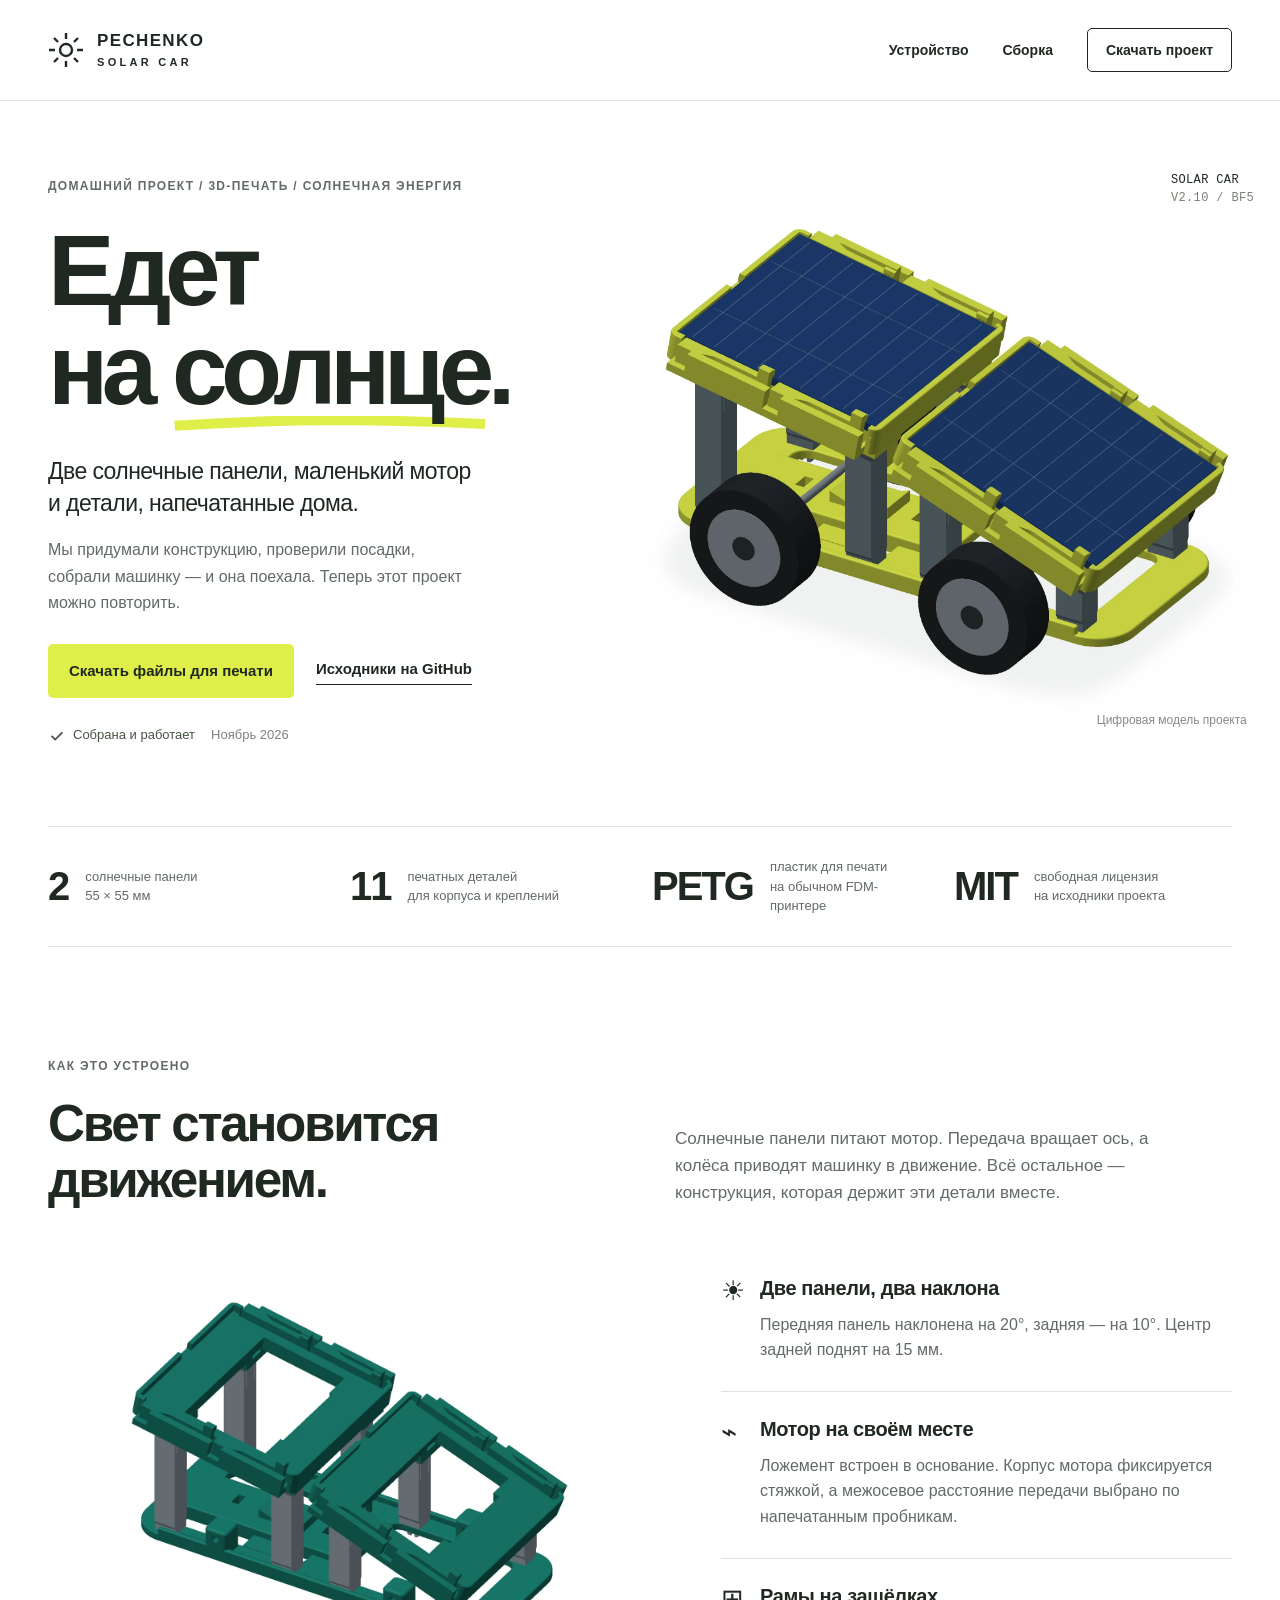
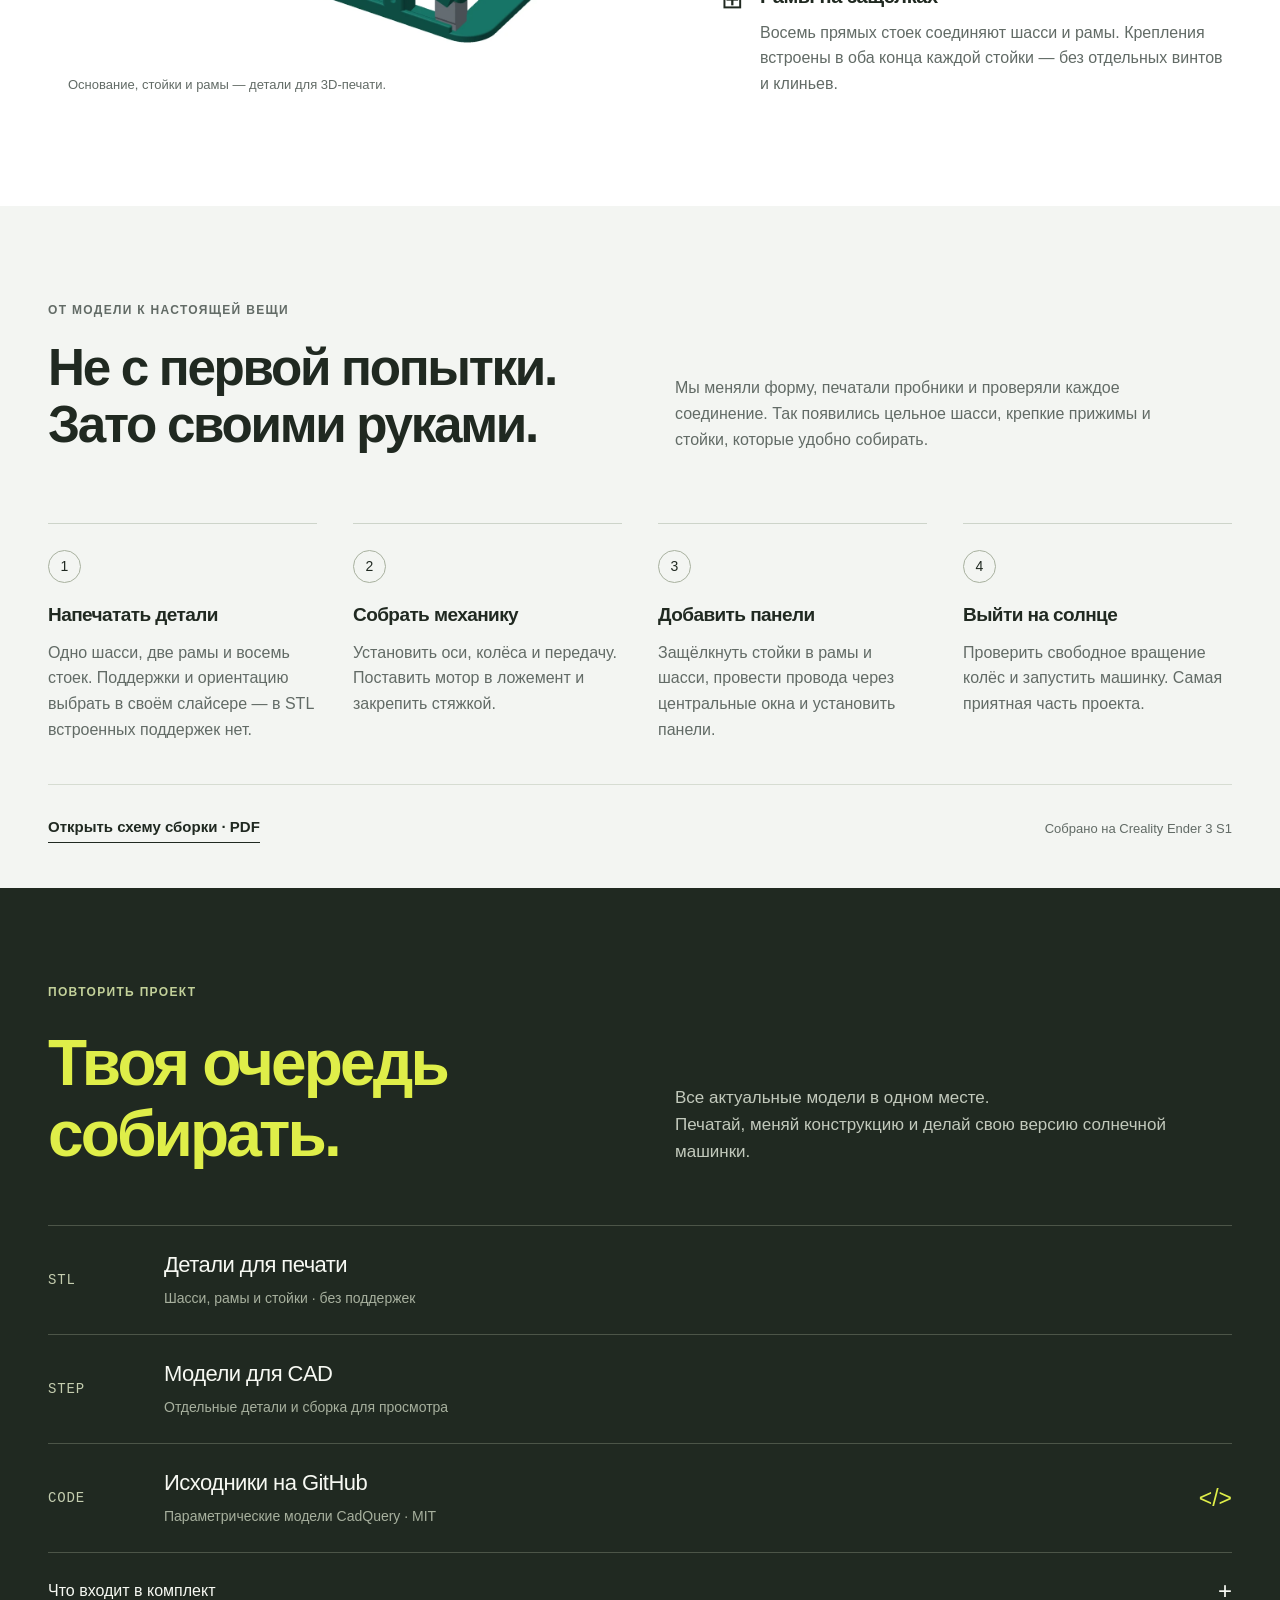
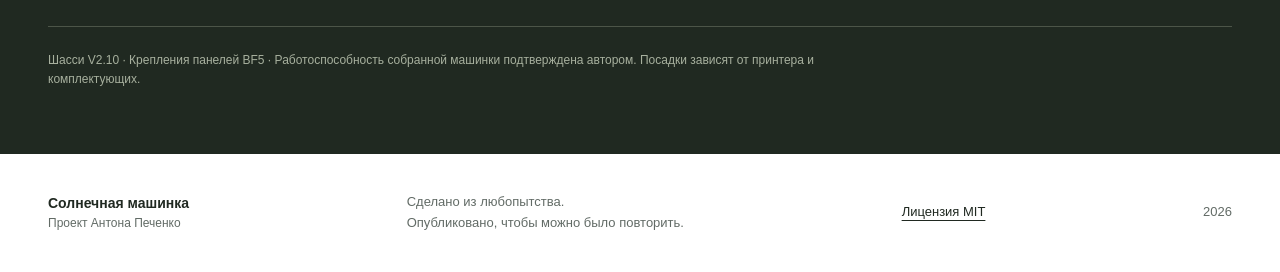
==== site/index.html @ 56a051be "Use solar-car.pechenko.org as the project website" ====
<!doctype html>
<html lang="ru">
<head>
<meta charset="utf-8"><meta name="viewport" content="width=device-width,initial-scale=1">
<meta name="theme-color" content="#dfee49">
<title>Солнечная машинка — напечатать, собрать, запустить</title>
<meta name="description" content="Маленькая машинка на солнечных панелях. Собранный и работающий проект Антона Печенко: 3D-модели, STL для печати, исходники CadQuery и инструкция под лицензией MIT.">
<link rel="canonical" href="https://solar-car.pechenko.org/">
<meta property="og:type" content="website"><meta property="og:locale" content="ru_RU">
<meta property="og:title" content="Солнечная машинка. Едет на солнце.">
<meta property="og:description" content="От идеи до работающей машинки. Напечатай детали, собери конструкцию и повтори проект.">
<meta property="og:url" content="https://solar-car.pechenko.org/"><meta property="og:image" content="https://solar-car.pechenko.org/solar-car-assets/car-share.jpg">
<link rel="icon" type="image/svg+xml" href="solar-car-assets/favicon.svg">
<link rel="stylesheet" href="solar-car-assets/style.css">
<script src="solar-car-assets/config.js" defer></script><script src="solar-car-assets/app.js" defer></script>
</head>
<body>
<a class="skip" href="#main">К содержимому</a>
<header class="header"><div class="wrap nav"><a class="brand" href="#" aria-label="Солнечная машинка — начало"><svg aria-hidden="true" viewBox="0 0 36 36"><circle cx="18" cy="18" r="6"/><path d="M18 1v6m0 22v6M1 18h6m22 0h6M6 6l4 4m16 16 4 4M6 30l4-4M26 10l4-4"/></svg><span>PECHENKO<span class="brand-sub">SOLAR CAR</span></span></a><nav aria-label="Основная навигация"><a href="#design">Устройство</a><a href="#build">Сборка</a><a href="#downloads" class="nav-download">Скачать проект</a></nav></div></header>
<main id="main">
<section class="hero wrap" aria-labelledby="hero-title">
<div class="hero-copy"><p class="eyebrow">Домашний проект / 3D-печать / Солнечная энергия</p><h1 id="hero-title">Едет<br>на <span class="sun-word">солнце<svg viewBox="0 0 350 16" aria-hidden="true"><path d="M3 10Q160-1 347 8"/></svg></span>.</h1><p class="lead">Две солнечные панели, маленький мотор<br class="desktop-break"> и детали, напечатанные дома.</p><p class="hero-note">Мы придумали конструкцию, проверили посадки, собрали машинку — и она поехала. Теперь этот проект можно повторить.</p><div class="hero-actions"><a class="button primary" href="#downloads">Скачать файлы для печати</a><a class="text-link" data-source-link href="https://github.com/parilo/solar_car" target="_blank" rel="noopener">Исходники на GitHub</a></div><p class="built"><svg aria-hidden="true" viewBox="0 0 20 20"><path d="m4 10 4 4 8-8"/></svg>Собрана и работает <span>Ноябрь 2026</span></p></div>
<figure class="hero-visual"><div class="model-tag">SOLAR CAR <span>V2.10 / BF5</span></div><img src="solar-car-assets/car-hero.webp" alt="Цифровая модель солнечной машинки: две наклонные панели над шасси на четырёх колёсах" width="2400" height="1700" fetchpriority="high"><figcaption>Цифровая модель проекта</figcaption></figure>
</section>
<div class="stats wrap" aria-label="Проект в цифрах"><div><strong>2</strong><span>солнечные панели<br>55 × 55 мм</span></div><div><strong>11</strong><span>печатных деталей<br>для корпуса и креплений</span></div><div><strong>PETG</strong><span>пластик для печати<br>на обычном FDM-принтере</span></div><div><strong>MIT</strong><span>свободная лицензия<br>на исходники проекта</span></div></div>
<section class="section wrap design" id="design" aria-labelledby="design-title"><div class="section-head"><p class="eyebrow">Как это устроено</p><h2 id="design-title">Свет становится<br>движением.</h2><p>Солнечные панели питают мотор. Передача вращает ось, а колёса приводят машинку в движение. Всё остальное — конструкция, которая держит эти детали вместе.</p></div><div class="design-grid"><figure class="construction"><img src="solar-car-assets/mounts.webp" width="1500" height="1000" loading="lazy" alt="Шасси и две рамы без солнечных панелей: видны восемь прямых стоек"><figcaption>Основание, стойки и рамы — детали для 3D-печати.</figcaption></figure><div class="design-notes"><article><span class="note-mark" aria-hidden="true">☀</span><h3>Две панели, два наклона</h3><p>Передняя панель наклонена на 20°, задняя — на 10°. Центр задней поднят на 15 мм.</p></article><article><span class="note-mark" aria-hidden="true">⌁</span><h3>Мотор на своём месте</h3><p>Ложемент встроен в основание. Корпус мотора фиксируется стяжкой, а межосевое расстояние передачи выбрано по напечатанным пробникам.</p></article><article><span class="note-mark" aria-hidden="true">⊞</span><h3>Рамы на защёлках</h3><p>Восемь прямых стоек соединяют шасси и рамы. Крепления встроены в оба конца каждой стойки — без отдельных винтов и клиньев.</p></article></div></div></section>
<section class="journey" id="build" aria-labelledby="build-title"><div class="wrap"><div class="journey-head"><div><p class="eyebrow">От модели к настоящей вещи</p><h2 id="build-title">Не с первой попытки.<br>Зато своими руками.</h2></div><p>Мы меняли форму, печатали пробники и проверяли каждое соединение. Так появились цельное шасси, крепкие прижимы и стойки, которые удобно собирать.</p></div><ol class="steps"><li><h3>Напечатать детали</h3><p>Одно шасси, две рамы и восемь стоек. Поддержки и ориентацию выбрать в своём слайсере — в STL встроенных поддержек нет.</p></li><li><h3>Собрать механику</h3><p>Установить оси, колёса и передачу. Поставить мотор в ложемент и закрепить стяжкой.</p></li><li><h3>Добавить панели</h3><p>Защёлкнуть стойки в рамы и шасси, провести провода через центральные окна и установить панели.</p></li><li><h3>Выйти на солнце</h3><p>Проверить свободное вращение колёс и запустить машинку. Самая приятная часть проекта.</p></li></ol><div class="build-bottom"><a class="text-link" href="downloads/solar-car-assembly.pdf" target="_blank" rel="noopener">Открыть схему сборки · PDF</a><span>Собрано на Creality Ender 3 S1</span></div></div></section>
<section class="section wrap video-section" id="video" hidden aria-labelledby="video-title"><div class="section-head"><p class="eyebrow">Проверка в деле</p><h2 id="video-title">А вот как она едет.</h2><p>Видео настоящей собранной машинки.</p></div><div id="video-container" class="video-container"></div><p class="video-note">Плеер YouTube загружается после нажатия. <a id="youtube-link" href="https://www.youtube.com/" target="_blank" rel="noopener">Открыть видео на YouTube</a></p></section>
<section class="download-section" id="downloads" aria-labelledby="download-title"><div class="wrap"><div class="download-top"><div><p class="eyebrow">Повторить проект</p><h2 id="download-title">Твоя очередь<br>собирать.</h2></div><p>Все актуальные модели в одном месте.<br>Печатай, меняй конструкцию и делай свою версию солнечной машинки.</p></div><div class="download-links"><a class="download-item" href="downloads/solar-car-stl.zip" download><span class="file-type">STL</span><span><strong>Детали для печати</strong><small>Шасси, рамы и стойки · без поддержек</small></span></a><a class="download-item" href="downloads/solar-car-step.zip" download><span class="file-type">STEP</span><span><strong>Модели для CAD</strong><small>Отдельные детали и сборка для просмотра</small></span></a><a class="download-item" data-source-link href="https://github.com/parilo/solar_car" target="_blank" rel="noopener"><span class="file-type">CODE</span><span><strong data-source-title>Исходники на GitHub</strong><small>Параметрические модели CadQuery · MIT</small></span><span class="code-icon" aria-hidden="true">&lt;/&gt;</span></a></div><details class="parts"><summary>Что входит в комплект</summary><div class="parts-content"><div class="table-scroll"><table><caption>Печатные детали: 11 штук</caption><thead><tr><th scope="col">Деталь</th><th scope="col">Файл</th><th scope="col">Количество</th></tr></thead><tbody><tr><td>Шасси с ложементом мотора</td><td>solar-car-chassis-v2_10.stl</td><td>1</td></tr><tr><td>Передняя рама</td><td>solar-car-bf5-F-frame.stl</td><td>1</td></tr><tr><td>Задняя рама</td><td>solar-car-bf5-R-frame.stl</td><td>1</td></tr><tr><td>Передние стойки F1 / F2</td><td>solar-car-bf5-F1-post.stl / F2-post.stl</td><td>2 каждого типа</td></tr><tr><td>Задние стойки R1 / R2</td><td>solar-car-bf5-R1-post.stl / R2-post.stl</td><td>2 каждого типа</td></tr></tbody></table></div><p>Отдельно нужны две солнечные панели 55 × 55 × 2 мм, мотор диаметром 24 мм, колёса диаметром 30 мм, оси диаметром 2 мм, шестерёнки, провода и стяжка. Эти детали не печатаются. Использованы комплектующие исходной машинки.</p><p>В архиве также есть общие раскладки рам и стоек. Выбирай либо раскладки, либо отдельные детали, чтобы не напечатать дубликаты. Все размеры в миллиметрах; масштаб 100%.</p></div></details><p class="release-note">Шасси V2.10 · Крепления панелей BF5 · Работоспособность собранной машинки подтверждена автором. Посадки зависят от принтера и комплектующих.</p></div></section>
</main>
<footer class="wrap footer"><span>Солнечная машинка<span class="footer-sub">Проект Антона Печенко</span></span><p>Сделано из любопытства.<br>Опубликовано, чтобы можно было повторить.</p><a href="downloads/LICENSE.txt">Лицензия MIT</a><span class="year">2026</span></footer>
</body></html>
---- site/solar-car-assets/style.css ----
:root{--ink:#202921;--muted:#626b66;--lime:#dfee49;--line:#dfe3df;--pale:#f3f5f2;--max:1240px}*{box-sizing:border-box}html{scroll-behavior:smooth;scroll-padding-top:100px}body{margin:0;color:var(--ink);background:#fff;font:17px/1.6 Arial,Helvetica,sans-serif}a{color:inherit;text-decoration:none}button{font:inherit}img{display:block;max-width:100%;height:auto}svg{display:block}button,a,summary{-webkit-tap-highlight-color:transparent}a:focus-visible,button:focus-visible,summary:focus-visible{outline:3px solid #708b06;outline-offset:6px}.wrap{width:min(var(--max),calc(100% - 96px));margin-inline:auto}.skip{position:fixed;top:-100px;left:20px;background:var(--lime);padding:10px 20px;z-index:20}.skip:focus{top:15px}.header{background:#ffffffed;border-bottom:1px solid var(--line);position:relative;z-index:5}.nav{min-height:100px;display:flex;align-items:center;justify-content:space-between;gap:28px}.brand{display:flex;align-items:center;gap:13px;font-size:17px;font-weight:800;line-height:1.2;letter-spacing:.08em}.brand svg{height:36px;width:36px;stroke:currentColor;stroke-width:2.4;fill:none}.brand-sub{display:block;font-size:11px;letter-spacing:.3em;margin-top:5px}.nav nav{display:flex;gap:34px;align-items:center;font-size:15px;font-weight:600}.nav nav a:hover{text-decoration:underline;text-underline-offset:5px}.nav-download{border:1px solid var(--ink);border-radius:5px;padding:10px 18px}.hero{position:relative;display:grid;grid-template-columns:1fr 1.1fr;align-items:center;gap:0;padding-block:76px 80px;min-height:700px}.hero-copy{position:relative;z-index:1}.eyebrow{font-size:12px;font-weight:700;letter-spacing:.11em;text-transform:uppercase;margin:0 0 26px;color:var(--muted)}h1,h2,h3,p,figure{margin-top:0}h1{font-size:clamp(66px,7.8vw,112px);line-height:.99;letter-spacing:-.065em;margin:0 0 35px;font-weight:750}.sun-word{position:relative;white-space:nowrap}.sun-word svg{position:absolute;bottom:-7px;left:0;width:100%;height:16px;stroke:var(--lime);stroke-width:11;fill:none;z-index:-1}.lead{font-size:23px;line-height:1.4;letter-spacing:-.025em;margin-bottom:18px}.hero-note{max-width:425px;font-size:16px;line-height:1.65;color:var(--muted);margin-bottom:28px}.hero-actions{display:flex;gap:22px;align-items:center;flex-wrap:wrap}.button{display:inline-block;font-size:15px;font-weight:700;padding:15px 21px;border-radius:5px;transition:background .15s,transform .15s}.primary{background:var(--lime)}.primary:hover{background:#d1e431;transform:translateY(-2px)}.text-link{font-size:15px;font-weight:600;border-bottom:1px solid currentColor;padding-bottom:3px}.text-link:hover{color:#527004}.built{font-size:13px;display:flex;align-items:center;gap:7px;margin:27px 0 0;color:#475344}.built svg{width:18px;height:18px;stroke:currentColor;fill:none;stroke-width:2}.built span{color:#7a827b;margin-left:9px}.hero-visual{width:118%;margin:0 0 0 -5%;position:relative;align-self:center}.hero-visual img{width:100%}.model-tag{position:absolute;right:8%;top:-22px;font:12px/1.5 monospace;letter-spacing:.03em}.model-tag span{display:block;color:#788075}.hero-visual figcaption{text-align:right;margin:0 9% 0 0;font-size:12px;color:#848b83}.stats{display:grid;grid-template-columns:repeat(4,1fr);border-top:1px solid var(--line);border-bottom:1px solid var(--line);padding-block:30px;gap:24px}.stats>div{display:flex;align-items:center;gap:17px}.stats strong{font-size:40px;line-height:1;letter-spacing:-.05em;font-weight:600}.stats span{font-size:13px;line-height:1.5;color:var(--muted)}.section{padding-block:110px}.section-head{display:grid;grid-template-columns:1fr 1fr;column-gap:70px}.section-head .eyebrow{grid-column:1/-1;margin-bottom:20px}h2{font-size:clamp(35px,4vw,54px);line-height:1.1;letter-spacing:-.045em;font-weight:600;margin-bottom:28px}.section-head>p:last-child{color:var(--muted);max-width:480px;align-self:end;margin-bottom:30px}.design-grid{display:grid;grid-template-columns:1.18fr 1fr;gap:70px;align-items:center;margin-top:38px}.construction{margin:0;align-self:center}.construction figcaption{font-size:13px;color:var(--muted);margin:5px 0 0 20px}.design-notes article{position:relative;padding:0 0 28px 39px;margin-bottom:24px;border-bottom:1px solid var(--line)}.design-notes article:last-child{border-bottom:0;margin-bottom:0;padding-bottom:0}.note-mark{position:absolute;left:0;top:-5px;font-size:27px;font-weight:400}.design-notes h3{font-size:20px;line-height:1.35;letter-spacing:-.02em;margin-bottom:10px}.design-notes p{font-size:16px;color:var(--muted);margin-bottom:0}.journey{background:var(--pale);padding:95px 0 45px}.journey-head{display:grid;grid-template-columns:1fr 1fr;gap:70px}.journey-head>p{color:var(--muted);max-width:480px;align-self:end;margin-bottom:29px}.journey .eyebrow{margin-bottom:20px}.steps{display:grid;grid-template-columns:repeat(4,1fr);gap:36px;list-style:none;counter-reset:steps;padding:0;margin:42px 0}.steps li{counter-increment:steps;border-top:1px solid #cdd4ca;padding-top:26px}.steps li:before{content:counter(steps);display:inline-grid;place-items:center;width:31px;height:31px;border:1px solid #a8b19f;border-radius:50%;font-size:14px;margin-bottom:20px}.steps h3{font-size:19px;line-height:1.3;letter-spacing:-.03em;margin-bottom:12px}.steps p{font-size:15px;color:var(--muted);margin-bottom:0}.build-bottom{display:flex;justify-content:space-between;align-items:center;gap:25px;border-top:1px solid #d6dcd2;padding-top:30px}.build-bottom>span{font-size:13px;color:var(--muted)}.video-container{aspect-ratio:16/9;background:#eef1e9;border-radius:8px;overflow:hidden;position:relative;margin-top:20px}.video-container iframe{border:0;width:100%;height:100%;display:block}.video-load{width:100%;height:100%;border:0;background:#eef1e9;cursor:pointer;display:grid;place-content:center;gap:15px;color:var(--ink);font-weight:600}.video-load img{position:absolute;inset:0;width:100%;height:100%;object-fit:cover;opacity:.3}.video-load span{position:relative;background:var(--lime);padding:18px 30px;border-radius:5px}.video-note{font-size:13px;color:var(--muted);margin-top:15px}.video-note a{text-decoration:underline}.download-section{padding:95px 0 65px;background:var(--ink);color:#f7f9f3}.download-section .eyebrow{color:#c3d19a}.download-top{display:grid;grid-template-columns:1fr 1fr;gap:70px}.download-top h2{font-size:clamp(46px,5vw,68px);color:var(--lime)}.download-top>p{color:#c2c9bc;align-self:end;margin-bottom:32px}.download-links{display:grid;grid-template-columns:1fr;gap:0;margin:28px 0 25px}.download-item{display:grid;grid-template-columns:90px 1fr 50px;align-items:center;gap:26px;border-top:1px solid #4c5548;padding:25px 0;transition:color .15s}.download-item:last-child{border-bottom:1px solid #4c5548}.download-item:hover{color:var(--lime)}.file-type{font:14px/1.5 monospace;color:#c4cdaf;letter-spacing:.06em}.download-item strong{display:block;font-size:22px;font-weight:500;line-height:1.3;letter-spacing:-.025em}.download-item small{display:block;color:#a7b09e;margin-top:7px;font-size:14px}.download-icon{display:none}.code-icon{font-size:23px;color:var(--lime);text-align:right}.parts{border-bottom:1px solid #4c5548;padding:0 0 22px}.parts summary{font-size:16px;cursor:pointer;list-style:none;display:flex;align-items:center;justify-content:space-between}.parts summary::-webkit-details-marker{display:none}.parts summary:after{content:'+';font-size:24px;line-height:1}.parts[open] summary:after{content:'−'}.parts-content{padding-top:25px;color:#c5cebb;font-size:15px}.parts-content p{max-width:900px;margin-top:20px}.table-scroll{overflow-x:auto}table{border-collapse:collapse;text-align:left;width:100%;font-size:14px}caption{text-align:left;font-weight:600;margin-bottom:14px}td,th{padding:12px 15px 12px 0;border-bottom:1px solid #4c5548}th{font-weight:600;color:#f2f6ea}td:nth-child(2){font:12px/1.5 monospace}.release-note{font-size:12px;color:#a7b09e;max-width:840px;margin:24px 0 0}.footer{display:flex;align-items:center;justify-content:space-between;gap:24px;padding-block:38px;font-size:14px}.footer>span:first-child{font-weight:700;line-height:1.6}.footer-sub{display:block;color:var(--muted);font-weight:400;font-size:12px}.footer p{font-size:13px;color:var(--muted);margin:0}.footer>a{text-decoration:underline;text-underline-offset:4px;font-size:13px}.year{font-size:13px;color:var(--muted)}[hidden]{display:none!important}@media(min-width:1550px){.hero-visual{width:122%;margin-left:-4%}}@media(max-width:1100px){.wrap{width:calc(100% - 64px)}.hero{grid-template-columns:1fr 1fr;min-height:640px;padding-block:60px}.hero-visual{width:112%;margin-left:-4%}.hero .eyebrow{font-size:10px;max-width:300px}.hero h1{font-size:83px}.hero-actions{gap:17px}.hero .lead{font-size:21px}.stats strong{font-size:31px}.stats span{font-size:12px}.stats>div{gap:10px}.design-grid{gap:30px}.steps{gap:23px}.section-head,.journey-head,.download-top{gap:40px}}@media(max-width:760px){html{scroll-padding-top:30px}.wrap{width:calc(100% - 40px)}.nav{min-height:81px;gap:15px}.brand{font-size:14px;gap:9px}.brand svg{width:27px;height:27px}.brand-sub{font-size:9px}.nav nav{gap:12px;font-size:13px}.nav nav>a:first-child,.nav nav>a:nth-child(2){display:none}.nav-download{padding:8px 10px}.hero{grid-template-columns:1fr;padding-block:42px 30px;min-height:auto}.hero .eyebrow{font-size:10px;max-width:none;margin-bottom:25px}.hero h1{font-size:clamp(62px,16vw,96px);margin-bottom:28px}.hero .lead{font-size:21px}.hero-note{font-size:15px;max-width:470px}.hero-actions{gap:20px}.button{font-size:14px;padding:14px 17px}.text-link{font-size:14px}.built{font-size:12px;flex-wrap:wrap;gap:6px}.built span{margin-left:4px}.hero-visual{width:100%;margin:58px 0 0}.hero-visual .model-tag{top:-22px;right:4px;font-size:10px}.hero-visual figcaption{font-size:11px;margin-right:0}.stats{grid-template-columns:1fr 1fr;padding-block:26px;gap:27px 20px}.stats strong{font-size:32px;min-width:46px}.stats span{font-size:12px}.section{padding-block:65px}.section-head,.journey-head,.download-top{grid-template-columns:1fr;gap:0}.section-head>p:last-child{margin:0;font-size:16px}.eyebrow{font-size:11px!important;margin-bottom:18px!important}h2{font-size:39px;margin-bottom:23px}.design-grid{grid-template-columns:1fr;gap:35px;margin-top:30px}.construction figcaption{margin-left:0;font-size:12px}.design-notes article{padding-left:35px;margin-bottom:22px;padding-bottom:22px}.design-notes h3{font-size:20px}.design-notes p{font-size:15px}.journey{padding:65px 0 35px}.journey-head>p{font-size:16px;margin:0}.steps{grid-template-columns:1fr 1fr;gap:32px 24px;margin-block:33px}.steps p{font-size:14px}.steps h3{font-size:18px}.steps li{padding-top:22px}.steps li:before{margin-bottom:17px}.build-bottom{align-items:flex-start;flex-direction:column;gap:16px}.download-section{padding:65px 0 40px}.download-top h2{font-size:49px}.download-top>p{font-size:16px;margin:0}.download-links{margin-top:29px}.download-item{grid-template-columns:48px 1fr;gap:14px;padding:23px 0}.download-item strong{font-size:20px}.download-item small{font-size:13px}.file-type{font-size:12px}.code-icon{display:none}.parts summary{font-size:15px}.parts-content{font-size:14px}.release-note{font-size:12px}.footer{flex-wrap:wrap;padding-block:30px;gap:23px}.footer p{width:100%;order:3;font-size:12px}.footer .year{display:none}.desktop-break{display:none}}@media(prefers-reduced-motion:reduce){html{scroll-behavior:auto}*{transition:none!important}}

/* Keep primary reading and navigation comfortably sized on small screens. */
.hero-note,.steps p,.design-notes p,.parts-content,.journey-head>p{font-size:16px}.nav nav{font-size:14px}.download-item small{font-size:14px}td:nth-child(2){font-size:14px}
.sun-word{isolation:isolate}@media(max-width:760px){.hero-copy{display:contents}.hero .hero-visual{grid-row:3;margin:22px 0 25px}.hero .hero-visual .model-tag{top:-14px}.hero .hero-note{grid-row:6;margin-top:20px;margin-bottom:0}.hero .hero-actions{grid-row:5}.hero .built{margin-top:20px}}
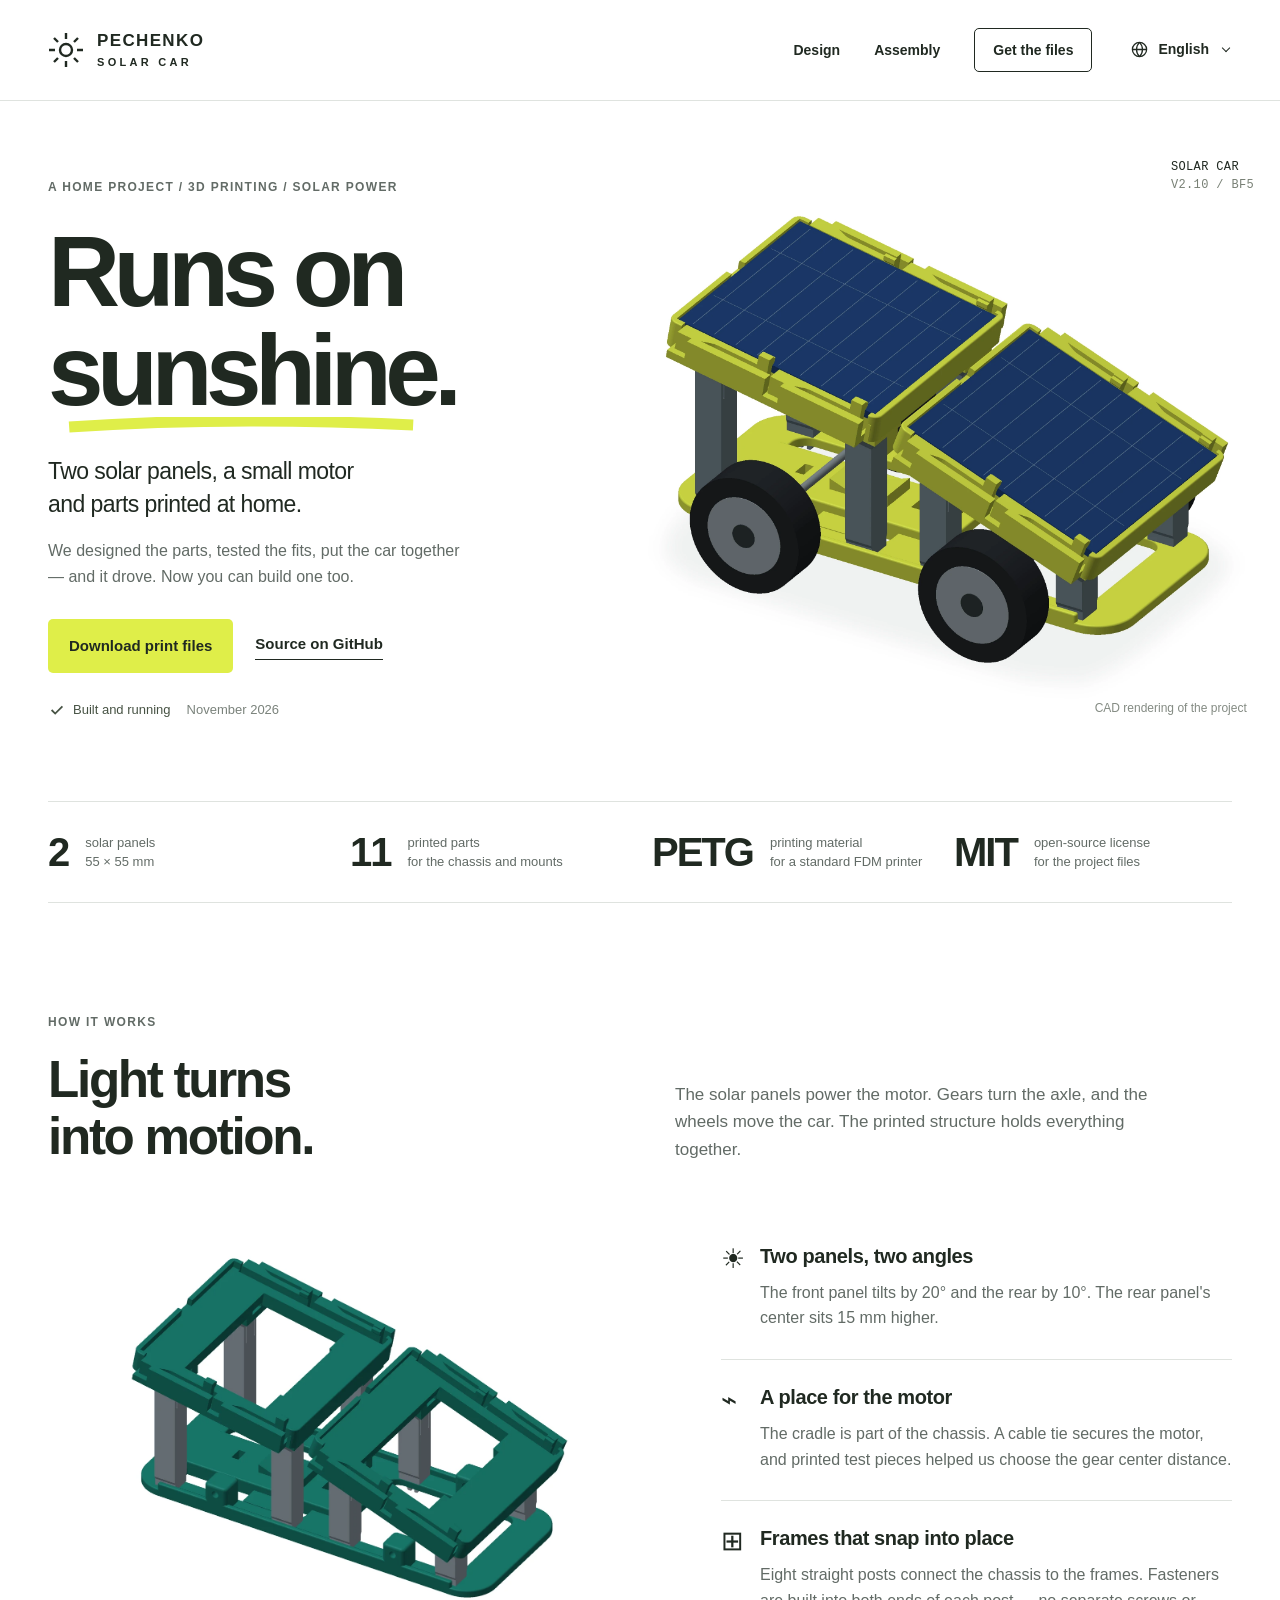
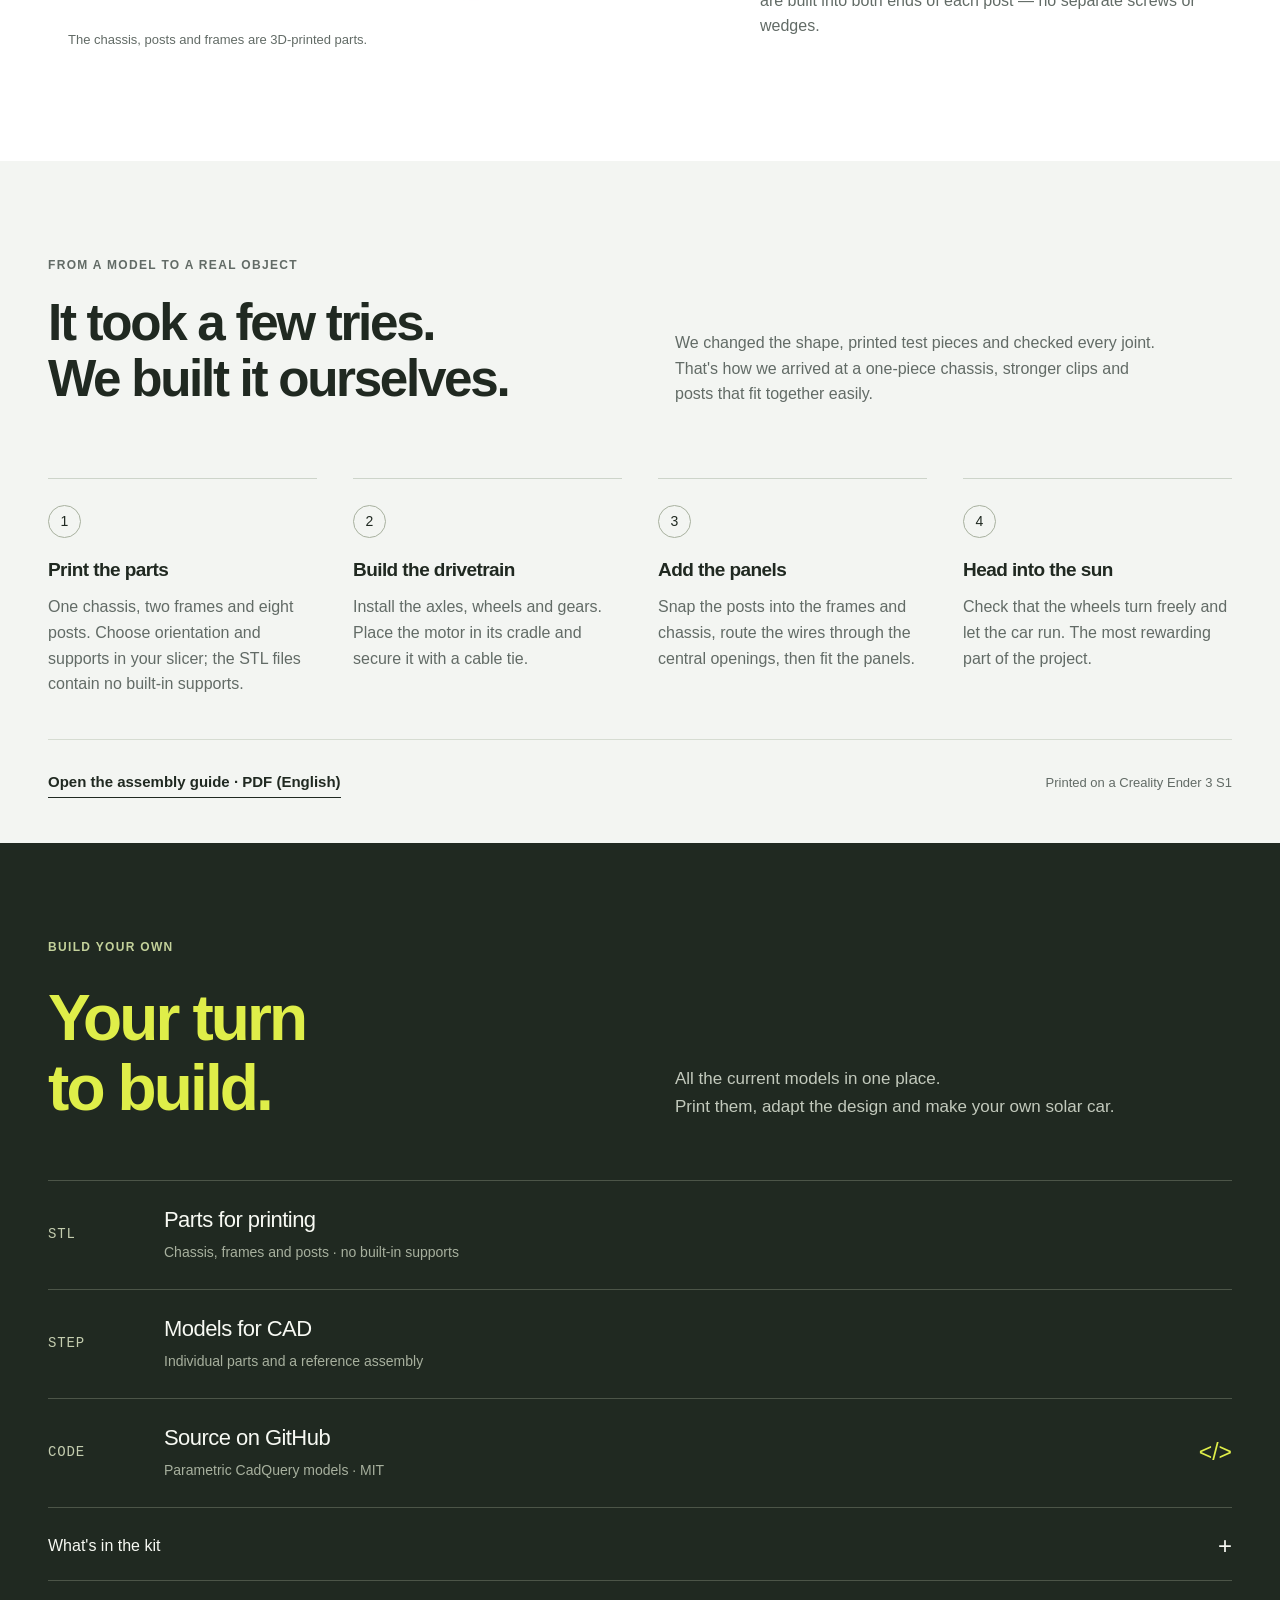
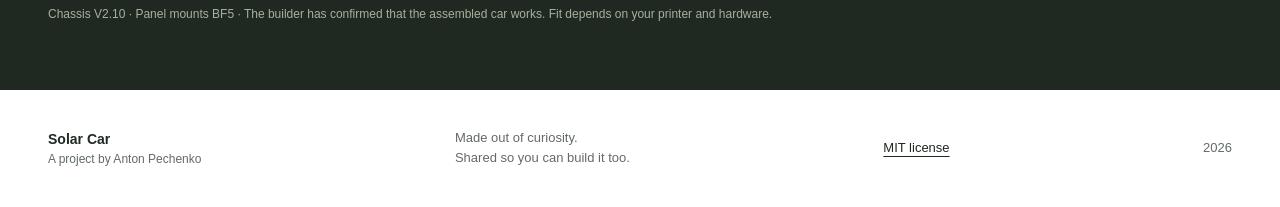
==== commit bbdabcf7: "Add five website languages with English as the default" ====
--- a/site/index.html
+++ b/site/index.html
@@ -1,32 +1,101 @@
 <!doctype html>
-<html lang="ru">
+<!-- Generated by scripts/build_site.py. Edit web/template.html and web/locales/*.json. -->
+<html lang="en" data-language="en" data-home="./">
 <head>
 <meta charset="utf-8"><meta name="viewport" content="width=device-width,initial-scale=1">
 <meta name="theme-color" content="#dfee49">
-<title>Солнечная машинка — напечатать, собрать, запустить</title>
-<meta name="description" content="Маленькая машинка на солнечных панелях. Собранный и работающий проект Антона Печенко: 3D-модели, STL для печати, исходники CadQuery и инструкция под лицензией MIT.">
+<title>Solar Car — print, build, drive</title>
+<meta name="description" content="A small solar-powered car, built and running. Anton Pechenko&#x27;s project: 3D models, print-ready STL files, CadQuery source code and an assembly guide. Open source under MIT.">
 <link rel="canonical" href="https://solar-car.pechenko.org/">
-<meta property="og:type" content="website"><meta property="og:locale" content="ru_RU">
-<meta property="og:title" content="Солнечная машинка. Едет на солнце.">
-<meta property="og:description" content="От идеи до работающей машинки. Напечатай детали, собери конструкцию и повтори проект.">
+<link rel="alternate" hreflang="en" href="https://solar-car.pechenko.org/">
+<link rel="alternate" hreflang="ru" href="https://solar-car.pechenko.org/ru/">
+<link rel="alternate" hreflang="zh-Hans" href="https://solar-car.pechenko.org/zh/">
+<link rel="alternate" hreflang="fr" href="https://solar-car.pechenko.org/fr/">
+<link rel="alternate" hreflang="es" href="https://solar-car.pechenko.org/es/">
+<link rel="alternate" hreflang="x-default" href="https://solar-car.pechenko.org/">
+<meta property="og:type" content="website"><meta property="og:locale" content="en_US">
+<meta property="og:title" content="Solar Car. Runs on sunshine.">
+<meta property="og:description" content="From an idea to a working car. Print the parts, put them together and build your own.">
 <meta property="og:url" content="https://solar-car.pechenko.org/"><meta property="og:image" content="https://solar-car.pechenko.org/solar-car-assets/car-share.jpg">
 <link rel="icon" type="image/svg+xml" href="solar-car-assets/favicon.svg">
 <link rel="stylesheet" href="solar-car-assets/style.css">
 <script src="solar-car-assets/config.js" defer></script><script src="solar-car-assets/app.js" defer></script>
 </head>
 <body>
-<a class="skip" href="#main">К содержимому</a>
-<header class="header"><div class="wrap nav"><a class="brand" href="#" aria-label="Солнечная машинка — начало"><svg aria-hidden="true" viewBox="0 0 36 36"><circle cx="18" cy="18" r="6"/><path d="M18 1v6m0 22v6M1 18h6m22 0h6M6 6l4 4m16 16 4 4M6 30l4-4M26 10l4-4"/></svg><span>PECHENKO<span class="brand-sub">SOLAR CAR</span></span></a><nav aria-label="Основная навигация"><a href="#design">Устройство</a><a href="#build">Сборка</a><a href="#downloads" class="nav-download">Скачать проект</a></nav></div></header>
+<a class="skip" href="#main">Skip to content</a>
+<header class="header"><div class="wrap nav">
+  <a class="brand" href="#" aria-label="Solar Car — home"><svg aria-hidden="true" viewBox="0 0 36 36"><circle cx="18" cy="18" r="6"/><path d="M18 1v6m0 22v6M1 18h6m22 0h6M6 6l4 4m16 16 4 4M6 30l4-4M26 10l4-4"/></svg><span>PECHENKO<span class="brand-sub">SOLAR CAR</span></span></a>
+  <div class="nav-tools">
+    <nav aria-label="Main navigation"><a href="#design">Design</a><a href="#build">Assembly</a><a href="#downloads" class="nav-download">Get the files</a></nav>
+    <details class="language-picker">
+      <summary aria-label="Choose language: English"><svg viewBox="0 0 24 24" aria-hidden="true"><circle cx="12" cy="12" r="9"/><path d="M3 12h18M12 3c-5 5-5 13 0 18M12 3c5 5 5 13 0 18"/></svg><span>English</span><span class="language-chevron" aria-hidden="true"></span></summary>
+      <ul aria-label="Choose language"><li><a href="./" data-language-choice="en" lang="en" hreflang="en" aria-current="page">English</a></li>
+<li><a href="ru/" data-language-choice="ru" lang="ru" hreflang="ru">Русский</a></li>
+<li><a href="zh/" data-language-choice="zh" lang="zh-Hans" hreflang="zh-Hans">简体中文</a></li>
+<li><a href="fr/" data-language-choice="fr" lang="fr" hreflang="fr">Français</a></li>
+<li><a href="es/" data-language-choice="es" lang="es" hreflang="es">Español</a></li></ul>
+    </details>
+  </div>
+</div></header>
 <main id="main">
 <section class="hero wrap" aria-labelledby="hero-title">
-<div class="hero-copy"><p class="eyebrow">Домашний проект / 3D-печать / Солнечная энергия</p><h1 id="hero-title">Едет<br>на <span class="sun-word">солнце<svg viewBox="0 0 350 16" aria-hidden="true"><path d="M3 10Q160-1 347 8"/></svg></span>.</h1><p class="lead">Две солнечные панели, маленький мотор<br class="desktop-break"> и детали, напечатанные дома.</p><p class="hero-note">Мы придумали конструкцию, проверили посадки, собрали машинку — и она поехала. Теперь этот проект можно повторить.</p><div class="hero-actions"><a class="button primary" href="#downloads">Скачать файлы для печати</a><a class="text-link" data-source-link href="https://github.com/parilo/solar_car" target="_blank" rel="noopener">Исходники на GitHub</a></div><p class="built"><svg aria-hidden="true" viewBox="0 0 20 20"><path d="m4 10 4 4 8-8"/></svg>Собрана и работает <span>Ноябрь 2026</span></p></div>
-<figure class="hero-visual"><div class="model-tag">SOLAR CAR <span>V2.10 / BF5</span></div><img src="solar-car-assets/car-hero.webp" alt="Цифровая модель солнечной машинки: две наклонные панели над шасси на четырёх колёсах" width="2400" height="1700" fetchpriority="high"><figcaption>Цифровая модель проекта</figcaption></figure>
+  <div class="hero-copy">
+    <p class="eyebrow">A home project / 3D printing / Solar power</p>
+    <h1 id="hero-title">Runs on<br><span class="sun-word">sunshine<svg viewBox="0 0 350 16" aria-hidden="true"><path d="M3 10Q160-1 347 8"/></svg></span>.</h1>
+    <p class="lead">Two solar panels, a small motor<br>and parts printed at home.</p><p class="hero-note">We designed the parts, tested the fits, put the car together — and it drove. Now you can build one too.</p>
+    <div class="hero-actions"><a class="button primary" href="#downloads">Download print files</a><a class="text-link" data-source-link href="https://github.com/parilo/solar_car" target="_blank" rel="noopener">Source on GitHub</a></div>
+    <p class="built"><svg aria-hidden="true" viewBox="0 0 20 20"><path d="m4 10 4 4 8-8"/></svg>Built and running <span>November 2026</span></p>
+  </div>
+  <figure class="hero-visual"><div class="model-tag">SOLAR CAR <span>V2.10 / BF5</span></div><img src="solar-car-assets/car-hero.webp" alt="CAD model of the solar car: two tilted panels above a four-wheel chassis" width="2400" height="1700" fetchpriority="high"><figcaption>CAD rendering of the project</figcaption></figure>
 </section>
-<div class="stats wrap" aria-label="Проект в цифрах"><div><strong>2</strong><span>солнечные панели<br>55 × 55 мм</span></div><div><strong>11</strong><span>печатных деталей<br>для корпуса и креплений</span></div><div><strong>PETG</strong><span>пластик для печати<br>на обычном FDM-принтере</span></div><div><strong>MIT</strong><span>свободная лицензия<br>на исходники проекта</span></div></div>
-<section class="section wrap design" id="design" aria-labelledby="design-title"><div class="section-head"><p class="eyebrow">Как это устроено</p><h2 id="design-title">Свет становится<br>движением.</h2><p>Солнечные панели питают мотор. Передача вращает ось, а колёса приводят машинку в движение. Всё остальное — конструкция, которая держит эти детали вместе.</p></div><div class="design-grid"><figure class="construction"><img src="solar-car-assets/mounts.webp" width="1500" height="1000" loading="lazy" alt="Шасси и две рамы без солнечных панелей: видны восемь прямых стоек"><figcaption>Основание, стойки и рамы — детали для 3D-печати.</figcaption></figure><div class="design-notes"><article><span class="note-mark" aria-hidden="true">☀</span><h3>Две панели, два наклона</h3><p>Передняя панель наклонена на 20°, задняя — на 10°. Центр задней поднят на 15 мм.</p></article><article><span class="note-mark" aria-hidden="true">⌁</span><h3>Мотор на своём месте</h3><p>Ложемент встроен в основание. Корпус мотора фиксируется стяжкой, а межосевое расстояние передачи выбрано по напечатанным пробникам.</p></article><article><span class="note-mark" aria-hidden="true">⊞</span><h3>Рамы на защёлках</h3><p>Восемь прямых стоек соединяют шасси и рамы. Крепления встроены в оба конца каждой стойки — без отдельных винтов и клиньев.</p></article></div></div></section>
-<section class="journey" id="build" aria-labelledby="build-title"><div class="wrap"><div class="journey-head"><div><p class="eyebrow">От модели к настоящей вещи</p><h2 id="build-title">Не с первой попытки.<br>Зато своими руками.</h2></div><p>Мы меняли форму, печатали пробники и проверяли каждое соединение. Так появились цельное шасси, крепкие прижимы и стойки, которые удобно собирать.</p></div><ol class="steps"><li><h3>Напечатать детали</h3><p>Одно шасси, две рамы и восемь стоек. Поддержки и ориентацию выбрать в своём слайсере — в STL встроенных поддержек нет.</p></li><li><h3>Собрать механику</h3><p>Установить оси, колёса и передачу. Поставить мотор в ложемент и закрепить стяжкой.</p></li><li><h3>Добавить панели</h3><p>Защёлкнуть стойки в рамы и шасси, провести провода через центральные окна и установить панели.</p></li><li><h3>Выйти на солнце</h3><p>Проверить свободное вращение колёс и запустить машинку. Самая приятная часть проекта.</p></li></ol><div class="build-bottom"><a class="text-link" href="downloads/solar-car-assembly.pdf" target="_blank" rel="noopener">Открыть схему сборки · PDF</a><span>Собрано на Creality Ender 3 S1</span></div></div></section>
-<section class="section wrap video-section" id="video" hidden aria-labelledby="video-title"><div class="section-head"><p class="eyebrow">Проверка в деле</p><h2 id="video-title">А вот как она едет.</h2><p>Видео настоящей собранной машинки.</p></div><div id="video-container" class="video-container"></div><p class="video-note">Плеер YouTube загружается после нажатия. <a id="youtube-link" href="https://www.youtube.com/" target="_blank" rel="noopener">Открыть видео на YouTube</a></p></section>
-<section class="download-section" id="downloads" aria-labelledby="download-title"><div class="wrap"><div class="download-top"><div><p class="eyebrow">Повторить проект</p><h2 id="download-title">Твоя очередь<br>собирать.</h2></div><p>Все актуальные модели в одном месте.<br>Печатай, меняй конструкцию и делай свою версию солнечной машинки.</p></div><div class="download-links"><a class="download-item" href="downloads/solar-car-stl.zip" download><span class="file-type">STL</span><span><strong>Детали для печати</strong><small>Шасси, рамы и стойки · без поддержек</small></span></a><a class="download-item" href="downloads/solar-car-step.zip" download><span class="file-type">STEP</span><span><strong>Модели для CAD</strong><small>Отдельные детали и сборка для просмотра</small></span></a><a class="download-item" data-source-link href="https://github.com/parilo/solar_car" target="_blank" rel="noopener"><span class="file-type">CODE</span><span><strong data-source-title>Исходники на GitHub</strong><small>Параметрические модели CadQuery · MIT</small></span><span class="code-icon" aria-hidden="true">&lt;/&gt;</span></a></div><details class="parts"><summary>Что входит в комплект</summary><div class="parts-content"><div class="table-scroll"><table><caption>Печатные детали: 11 штук</caption><thead><tr><th scope="col">Деталь</th><th scope="col">Файл</th><th scope="col">Количество</th></tr></thead><tbody><tr><td>Шасси с ложементом мотора</td><td>solar-car-chassis-v2_10.stl</td><td>1</td></tr><tr><td>Передняя рама</td><td>solar-car-bf5-F-frame.stl</td><td>1</td></tr><tr><td>Задняя рама</td><td>solar-car-bf5-R-frame.stl</td><td>1</td></tr><tr><td>Передние стойки F1 / F2</td><td>solar-car-bf5-F1-post.stl / F2-post.stl</td><td>2 каждого типа</td></tr><tr><td>Задние стойки R1 / R2</td><td>solar-car-bf5-R1-post.stl / R2-post.stl</td><td>2 каждого типа</td></tr></tbody></table></div><p>Отдельно нужны две солнечные панели 55 × 55 × 2 мм, мотор диаметром 24 мм, колёса диаметром 30 мм, оси диаметром 2 мм, шестерёнки, провода и стяжка. Эти детали не печатаются. Использованы комплектующие исходной машинки.</p><p>В архиве также есть общие раскладки рам и стоек. Выбирай либо раскладки, либо отдельные детали, чтобы не напечатать дубликаты. Все размеры в миллиметрах; масштаб 100%.</p></div></details><p class="release-note">Шасси V2.10 · Крепления панелей BF5 · Работоспособность собранной машинки подтверждена автором. Посадки зависят от принтера и комплектующих.</p></div></section>
+<div class="stats wrap" aria-label="Project at a glance">
+  <div><strong>2</strong><span>solar panels<br>55 × 55 mm</span></div><div><strong>11</strong><span>printed parts<br>for the chassis and mounts</span></div><div><strong>PETG</strong><span>printing material<br>for a standard FDM printer</span></div><div><strong>MIT</strong><span>open-source license<br>for the project files</span></div>
+</div>
+<section class="section wrap design" id="design" aria-labelledby="design-title">
+  <div class="section-head"><p class="eyebrow">How it works</p><h2 id="design-title">Light turns<br>into motion.</h2><p>The solar panels power the motor. Gears turn the axle, and the wheels move the car. The printed structure holds everything together.</p></div>
+  <div class="design-grid">
+    <figure class="construction"><img src="solar-car-assets/mounts.webp" width="1500" height="1000" loading="lazy" alt="Chassis and two empty panel frames, showing the eight straight support posts"><figcaption>The chassis, posts and frames are 3D-printed parts.</figcaption></figure>
+    <div class="design-notes">
+      <article><span class="note-mark" aria-hidden="true">☀</span><h3>Two panels, two angles</h3><p>The front panel tilts by 20° and the rear by 10°. The rear panel&#x27;s center sits 15 mm higher.</p></article>
+      <article><span class="note-mark" aria-hidden="true">⌁</span><h3>A place for the motor</h3><p>The cradle is part of the chassis. A cable tie secures the motor, and printed test pieces helped us choose the gear center distance.</p></article>
+      <article><span class="note-mark" aria-hidden="true">⊞</span><h3>Frames that snap into place</h3><p>Eight straight posts connect the chassis to the frames. Fasteners are built into both ends of each post — no separate screws or wedges.</p></article>
+    </div>
+  </div>
+</section>
+<section class="journey" id="build" aria-labelledby="build-title"><div class="wrap">
+  <div class="journey-head"><div><p class="eyebrow">From a model to a real object</p><h2 id="build-title">It took a few tries.<br>We built it ourselves.</h2></div><p>We changed the shape, printed test pieces and checked every joint. That&#x27;s how we arrived at a one-piece chassis, stronger clips and posts that fit together easily.</p></div>
+  <ol class="steps">
+    <li><h3>Print the parts</h3><p>One chassis, two frames and eight posts. Choose orientation and supports in your slicer; the STL files contain no built-in supports.</p></li><li><h3>Build the drivetrain</h3><p>Install the axles, wheels and gears. Place the motor in its cradle and secure it with a cable tie.</p></li><li><h3>Add the panels</h3><p>Snap the posts into the frames and chassis, route the wires through the central openings, then fit the panels.</p></li><li><h3>Head into the sun</h3><p>Check that the wheels turn freely and let the car run. The most rewarding part of the project.</p></li>
+  </ol>
+  <div class="build-bottom"><a class="text-link" href="downloads/solar-car-assembly.en.pdf" target="_blank" rel="noopener">Open the assembly guide · PDF (English)</a><span>Printed on a Creality Ender 3 S1</span></div>
+</div></section>
+<section class="section wrap video-section" id="video" hidden aria-labelledby="video-title">
+  <div class="section-head"><p class="eyebrow">Out in the real world</p><h2 id="video-title">See it drive.</h2><p>The actual car, assembled and running.</p></div>
+  <div id="video-container" class="video-container" data-poster="solar-car-assets/car-hero.webp" data-play-label="Watch the car drive" data-load-label="Load the driving video in the YouTube player" data-iframe-title="Solar Car — driving video"></div>
+  <p class="video-note">The YouTube player loads only after you click. <a id="youtube-link" href="https://www.youtube.com/" target="_blank" rel="noopener">Watch on YouTube</a></p>
+</section>
+<section class="download-section" id="downloads" aria-labelledby="download-title"><div class="wrap">
+  <div class="download-top"><div><p class="eyebrow">Build your own</p><h2 id="download-title">Your turn<br>to build.</h2></div><p>All the current models in one place.<br>Print them, adapt the design and make your own solar car.</p></div>
+  <div class="download-links">
+    <a class="download-item" href="downloads/solar-car-stl.zip" download><span class="file-type">STL</span><span><strong>Parts for printing</strong><small>Chassis, frames and posts · no built-in supports</small></span></a>
+    <a class="download-item" href="downloads/solar-car-step.zip" download><span class="file-type">STEP</span><span><strong>Models for CAD</strong><small>Individual parts and a reference assembly</small></span></a>
+    <a class="download-item" data-source-link href="https://github.com/parilo/solar_car" target="_blank" rel="noopener"><span class="file-type">CODE</span><span><strong>Source on GitHub</strong><small>Parametric CadQuery models · MIT</small></span><span class="code-icon" aria-hidden="true">&lt;/&gt;</span></a>
+  </div>
+  <details class="parts"><summary>What&#x27;s in the kit</summary><div class="parts-content">
+    <div class="table-scroll"><table><caption>11 printed parts in total</caption>
+      <thead><tr><th scope="col">Part</th><th scope="col">File</th><th scope="col">Quantity</th></tr></thead>
+      <tbody>
+        <tr><td>Chassis with motor cradle</td><td>solar-car-chassis-v2_10.stl</td><td>1</td></tr>
+        <tr><td>Front frame</td><td>solar-car-bf5-F-frame.stl</td><td>1</td></tr>
+        <tr><td>Rear frame</td><td>solar-car-bf5-R-frame.stl</td><td>1</td></tr>
+        <tr><td>Front posts F1 / F2</td><td>solar-car-bf5-F1-post.stl / F2-post.stl</td><td>2 of each</td></tr>
+        <tr><td>Rear posts R1 / R2</td><td>solar-car-bf5-R1-post.stl / R2-post.stl</td><td>2 of each</td></tr>
+      </tbody>
+    </table></div>
+    <p>You&#x27;ll also need two 55 × 55 × 2 mm solar panels, a 24 mm diameter motor, 30 mm diameter wheels, 2 mm diameter axles, gears, wires and a cable tie. These components are not printed; we reused them from the original car.</p><p>The archive also includes combined frame and post layouts. Choose either the layouts or the individual parts to avoid printing duplicates. All dimensions are in millimeters; print at 100% scale.</p>
+  </div></details>
+  <p class="release-note">Chassis V2.10 · Panel mounts BF5 · The builder has confirmed that the assembled car works. Fit depends on your printer and hardware.</p>
+</div></section>
 </main>
-<footer class="wrap footer"><span>Солнечная машинка<span class="footer-sub">Проект Антона Печенко</span></span><p>Сделано из любопытства.<br>Опубликовано, чтобы можно было повторить.</p><a href="downloads/LICENSE.txt">Лицензия MIT</a><span class="year">2026</span></footer>
+<footer class="wrap footer"><span>Solar Car<span class="footer-sub">A project by Anton Pechenko</span></span><p>Made out of curiosity.<br>Shared so you can build it too.</p><a href="downloads/LICENSE.txt">MIT license</a><span class="year">2026</span></footer>
 </body></html>
--- a/site/solar-car-assets/style.css
+++ b/site/solar-car-assets/style.css
@@ -3,3 +3,23 @@
 /* Keep primary reading and navigation comfortably sized on small screens. */
 .hero-note,.steps p,.design-notes p,.parts-content,.journey-head>p{font-size:16px}.nav nav{font-size:14px}.download-item small{font-size:14px}td:nth-child(2){font-size:14px}
 .sun-word{isolation:isolate}@media(max-width:760px){.hero-copy{display:contents}.hero .hero-visual{grid-row:3;margin:22px 0 25px}.hero .hero-visual .model-tag{top:-14px}.hero .hero-note{grid-row:6;margin-top:20px;margin-bottom:0}.hero .hero-actions{grid-row:5}.hero .built{margin-top:20px}}
+
+/* A shared language switcher on every static language page. */
+.nav-tools{display:flex;align-items:center;gap:28px;min-width:0}
+.language-picker{position:relative;flex-shrink:0;font-size:14px;line-height:1.4}
+.language-picker summary{list-style:none;display:flex;align-items:center;gap:9px;min-height:44px;padding:9px 0 9px 10px;cursor:pointer;font-weight:600}
+.language-picker summary::-webkit-details-marker{display:none}
+.language-picker summary svg{width:19px;height:19px;fill:none;stroke:currentColor;stroke-width:1.6}
+.language-chevron{width:6px;height:6px;border-right:1.5px solid;border-bottom:1.5px solid;transform:rotate(45deg);margin:0 3px 4px 5px}
+.language-picker[open] .language-chevron{transform:rotate(225deg);margin-bottom:0}
+.language-picker ul{list-style:none;position:absolute;right:0;top:calc(100% + 10px);z-index:10;width:184px;padding:7px;margin:0;background:#fff;border:1px solid var(--line);border-radius:8px;box-shadow:0 10px 30px #20292114}
+.language-picker li{margin:0}
+.language-picker a{display:block;padding:12px;border-radius:4px;font-size:16px}
+.language-picker a:hover,.language-picker a:focus-visible{background:var(--pale)}
+.language-picker a[aria-current="page"]{background:var(--lime);font-weight:700}
+.hero-copy,.hero-visual,.design-grid>*{min-width:0}
+:lang(zh-Hans) h1,:lang(zh-Hans) h2,:lang(zh-Hans) h3{letter-spacing:-.025em;line-height:1.15}
+:lang(zh-Hans) .eyebrow{letter-spacing:.06em}
+@media(max-width:1100px){.nav-tools{gap:18px}.nav nav{gap:20px}}
+@media(max-width:900px){.nav nav>a:first-child,.nav nav>a:nth-child(2){display:none}}
+@media(max-width:760px){.nav nav{display:none}.nav-tools{gap:0}.language-picker summary{padding-left:0}.hero h1{font-size:clamp(54px,15vw,92px)}}
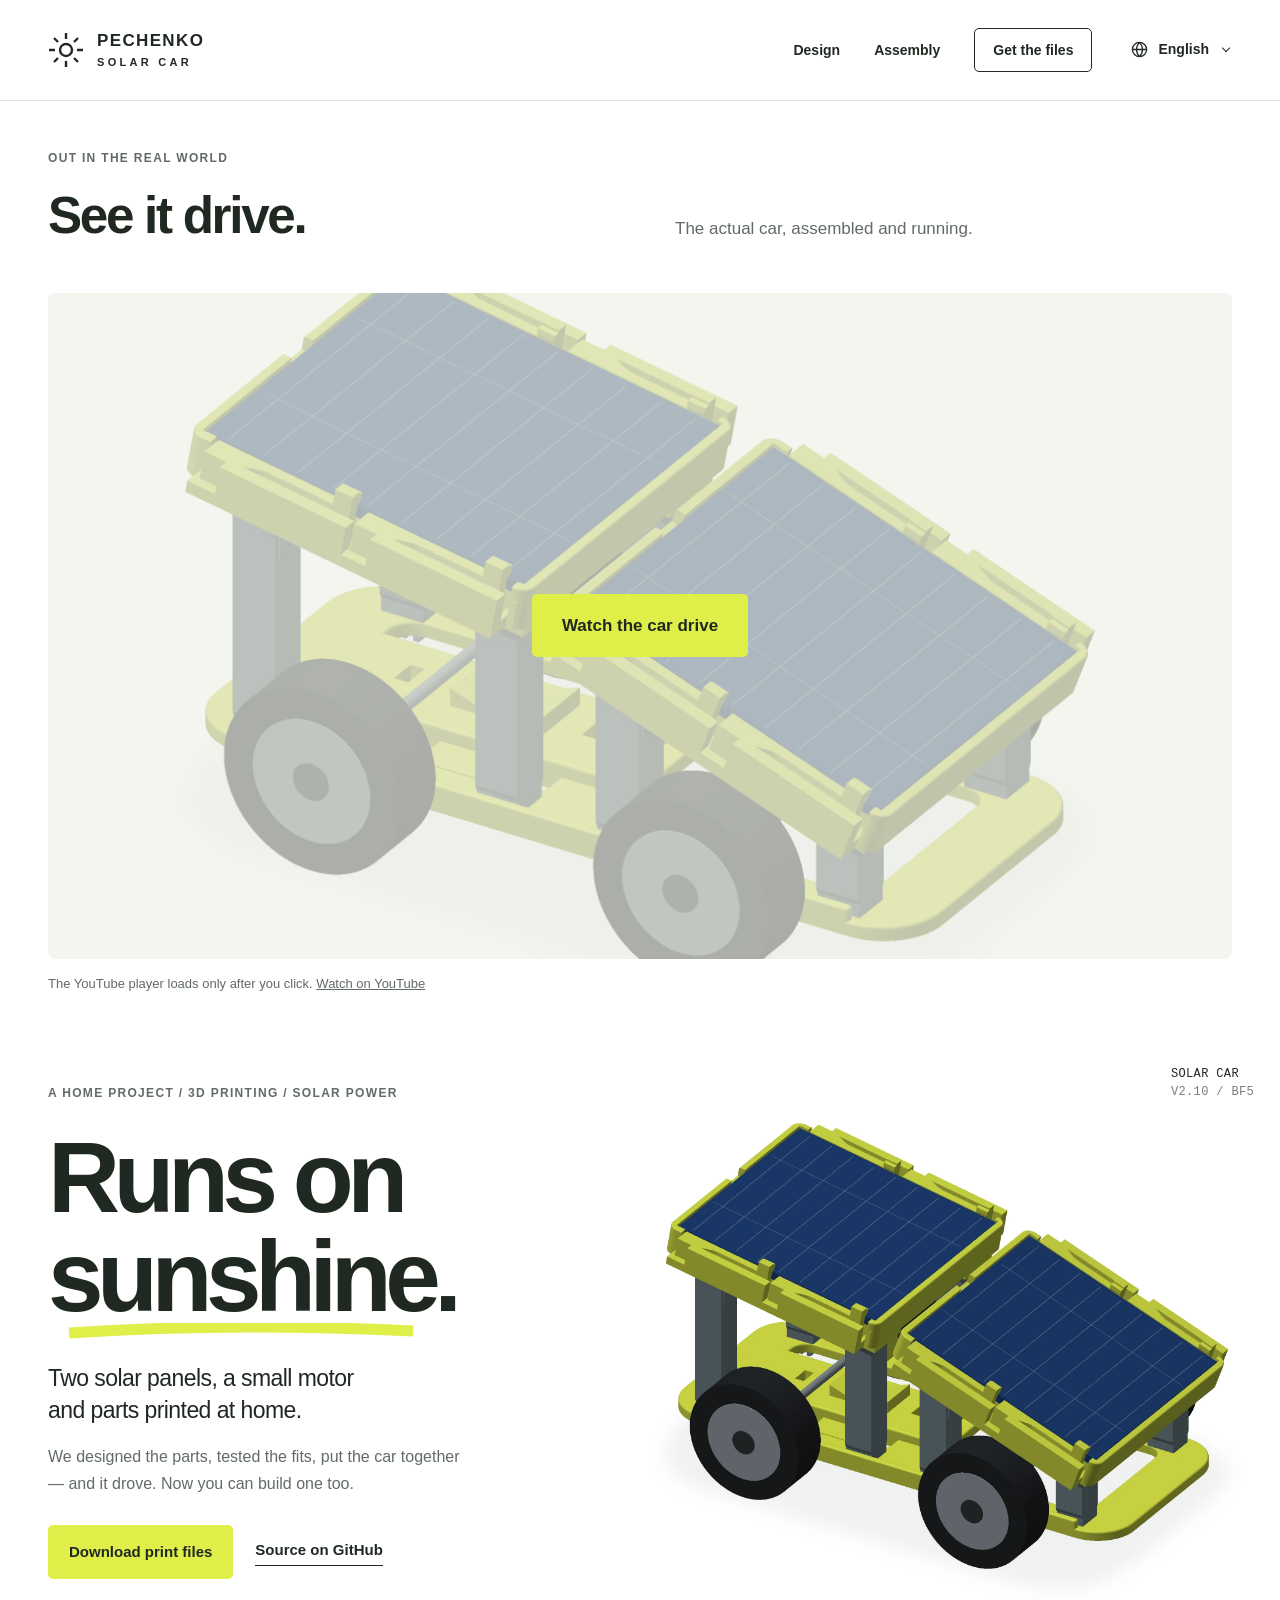
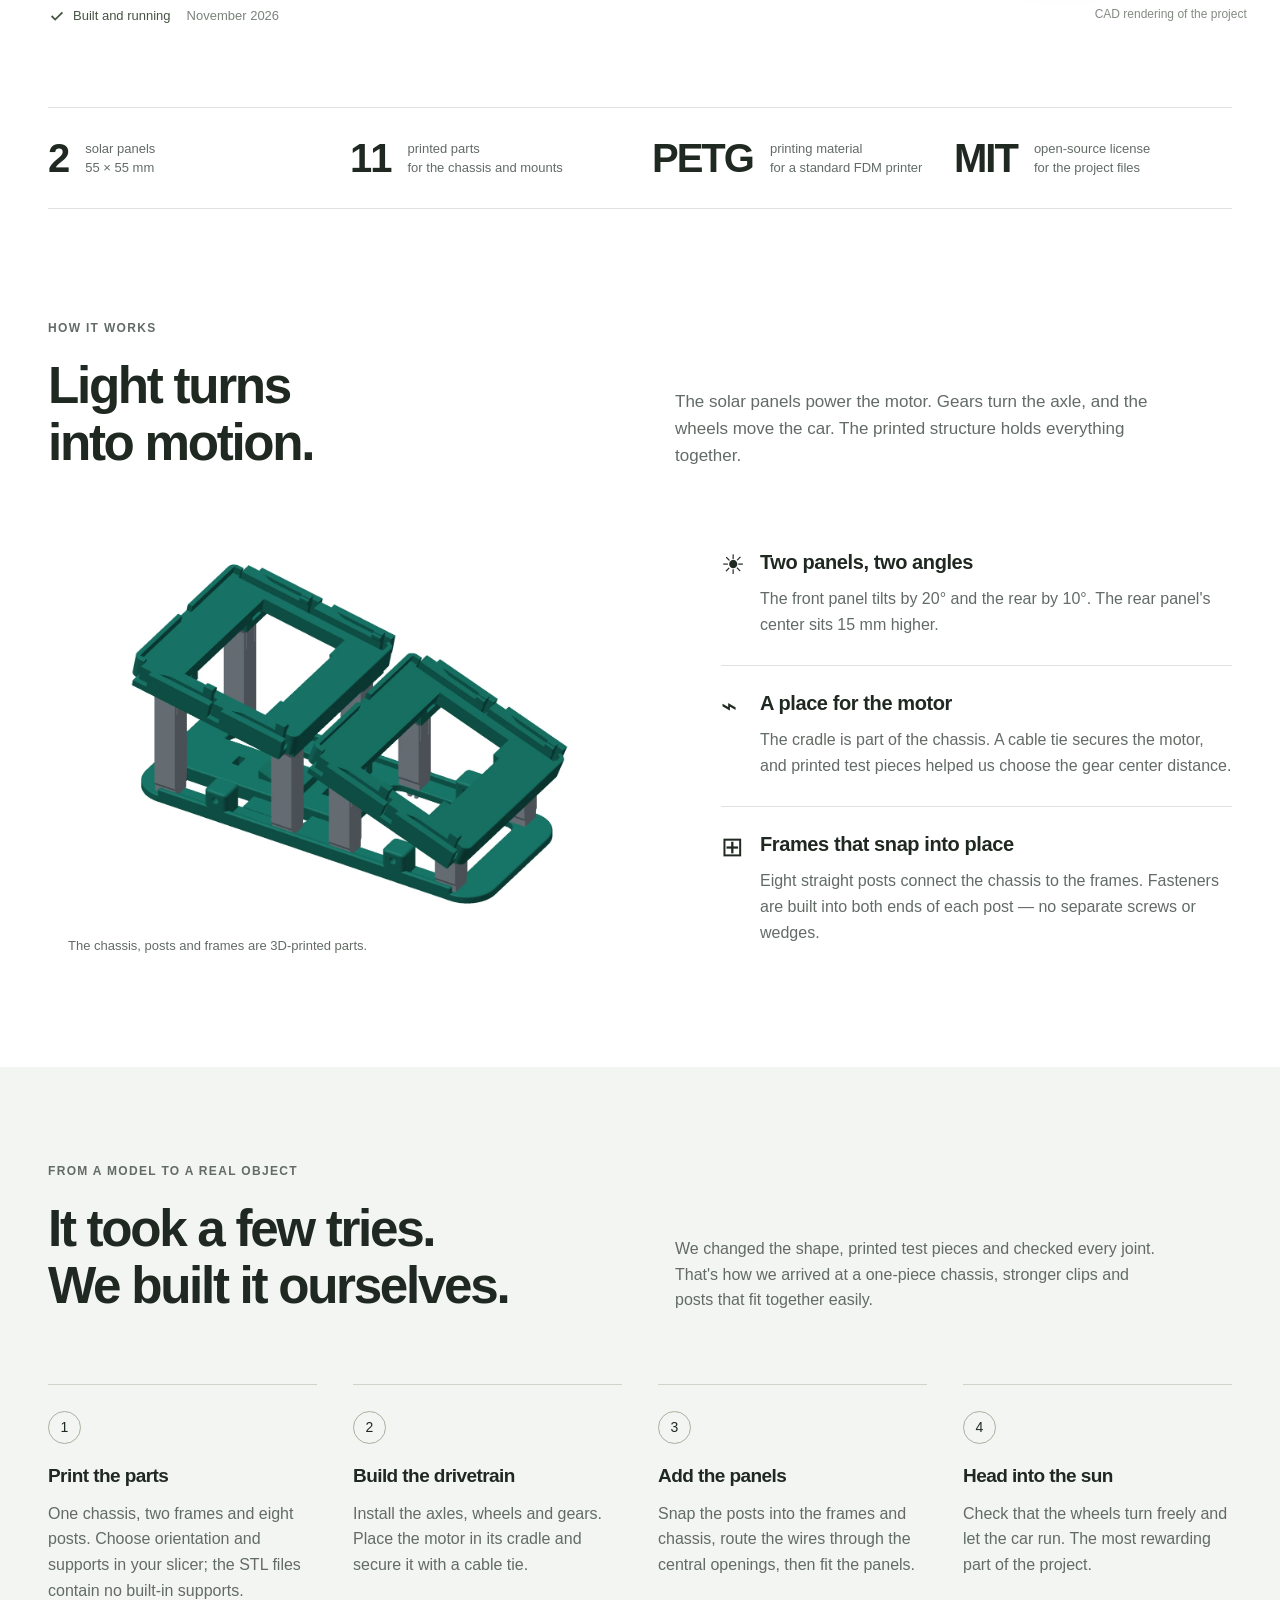
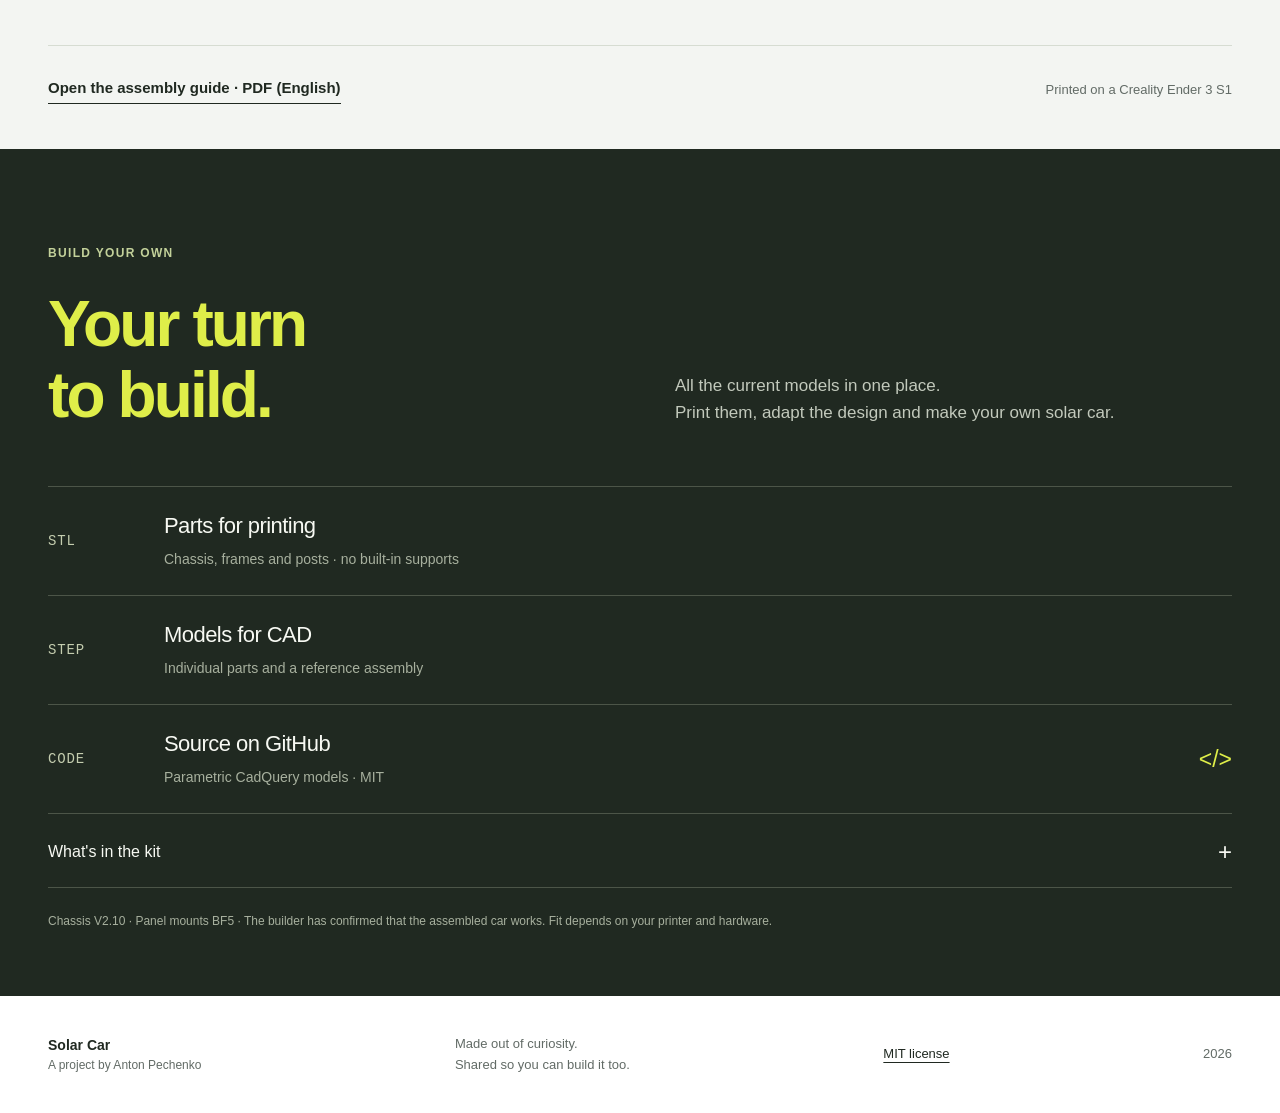
==== commit 7d3722db: "Move the driving video to the top of every language page" ====
--- a/site/index.html
+++ b/site/index.html
@@ -38,6 +38,11 @@
   </div>
 </div></header>
 <main id="main">
+<section class="section wrap video-section" id="video" hidden aria-labelledby="video-title">
+  <div class="section-head"><p class="eyebrow">Out in the real world</p><h2 id="video-title">See it drive.</h2><p>The actual car, assembled and running.</p></div>
+  <div id="video-container" class="video-container" data-poster="solar-car-assets/car-hero.webp" data-play-label="Watch the car drive" data-load-label="Load the driving video in the YouTube player" data-iframe-title="Solar Car — driving video"></div>
+  <p class="video-note">The YouTube player loads only after you click. <a id="youtube-link" href="https://www.youtube.com/" target="_blank" rel="noopener">Watch on YouTube</a></p>
+</section>
 <section class="hero wrap" aria-labelledby="hero-title">
   <div class="hero-copy">
     <p class="eyebrow">A home project / 3D printing / Solar power</p>
@@ -69,11 +74,6 @@
   </ol>
   <div class="build-bottom"><a class="text-link" href="downloads/solar-car-assembly.en.pdf" target="_blank" rel="noopener">Open the assembly guide · PDF (English)</a><span>Printed on a Creality Ender 3 S1</span></div>
 </div></section>
-<section class="section wrap video-section" id="video" hidden aria-labelledby="video-title">
-  <div class="section-head"><p class="eyebrow">Out in the real world</p><h2 id="video-title">See it drive.</h2><p>The actual car, assembled and running.</p></div>
-  <div id="video-container" class="video-container" data-poster="solar-car-assets/car-hero.webp" data-play-label="Watch the car drive" data-load-label="Load the driving video in the YouTube player" data-iframe-title="Solar Car — driving video"></div>
-  <p class="video-note">The YouTube player loads only after you click. <a id="youtube-link" href="https://www.youtube.com/" target="_blank" rel="noopener">Watch on YouTube</a></p>
-</section>
 <section class="download-section" id="downloads" aria-labelledby="download-title"><div class="wrap">
   <div class="download-top"><div><p class="eyebrow">Build your own</p><h2 id="download-title">Your turn<br>to build.</h2></div><p>All the current models in one place.<br>Print them, adapt the design and make your own solar car.</p></div>
   <div class="download-links">
--- a/site/solar-car-assets/style.css
+++ b/site/solar-car-assets/style.css
@@ -5,6 +5,8 @@
 .sun-word{isolation:isolate}@media(max-width:760px){.hero-copy{display:contents}.hero .hero-visual{grid-row:3;margin:22px 0 25px}.hero .hero-visual .model-tag{top:-14px}.hero .hero-note{grid-row:6;margin-top:20px;margin-bottom:0}.hero .hero-actions{grid-row:5}.hero .built{margin-top:20px}}
 
 /* A shared language switcher on every static language page. */
+.video-section:first-child{padding-block:48px 0}
+@media(max-width:760px){.video-section:first-child{padding-block:32px 0}}
 .nav-tools{display:flex;align-items:center;gap:28px;min-width:0}
 .language-picker{position:relative;flex-shrink:0;font-size:14px;line-height:1.4}
 .language-picker summary{list-style:none;display:flex;align-items:center;gap:9px;min-height:44px;padding:9px 0 9px 10px;cursor:pointer;font-weight:600}
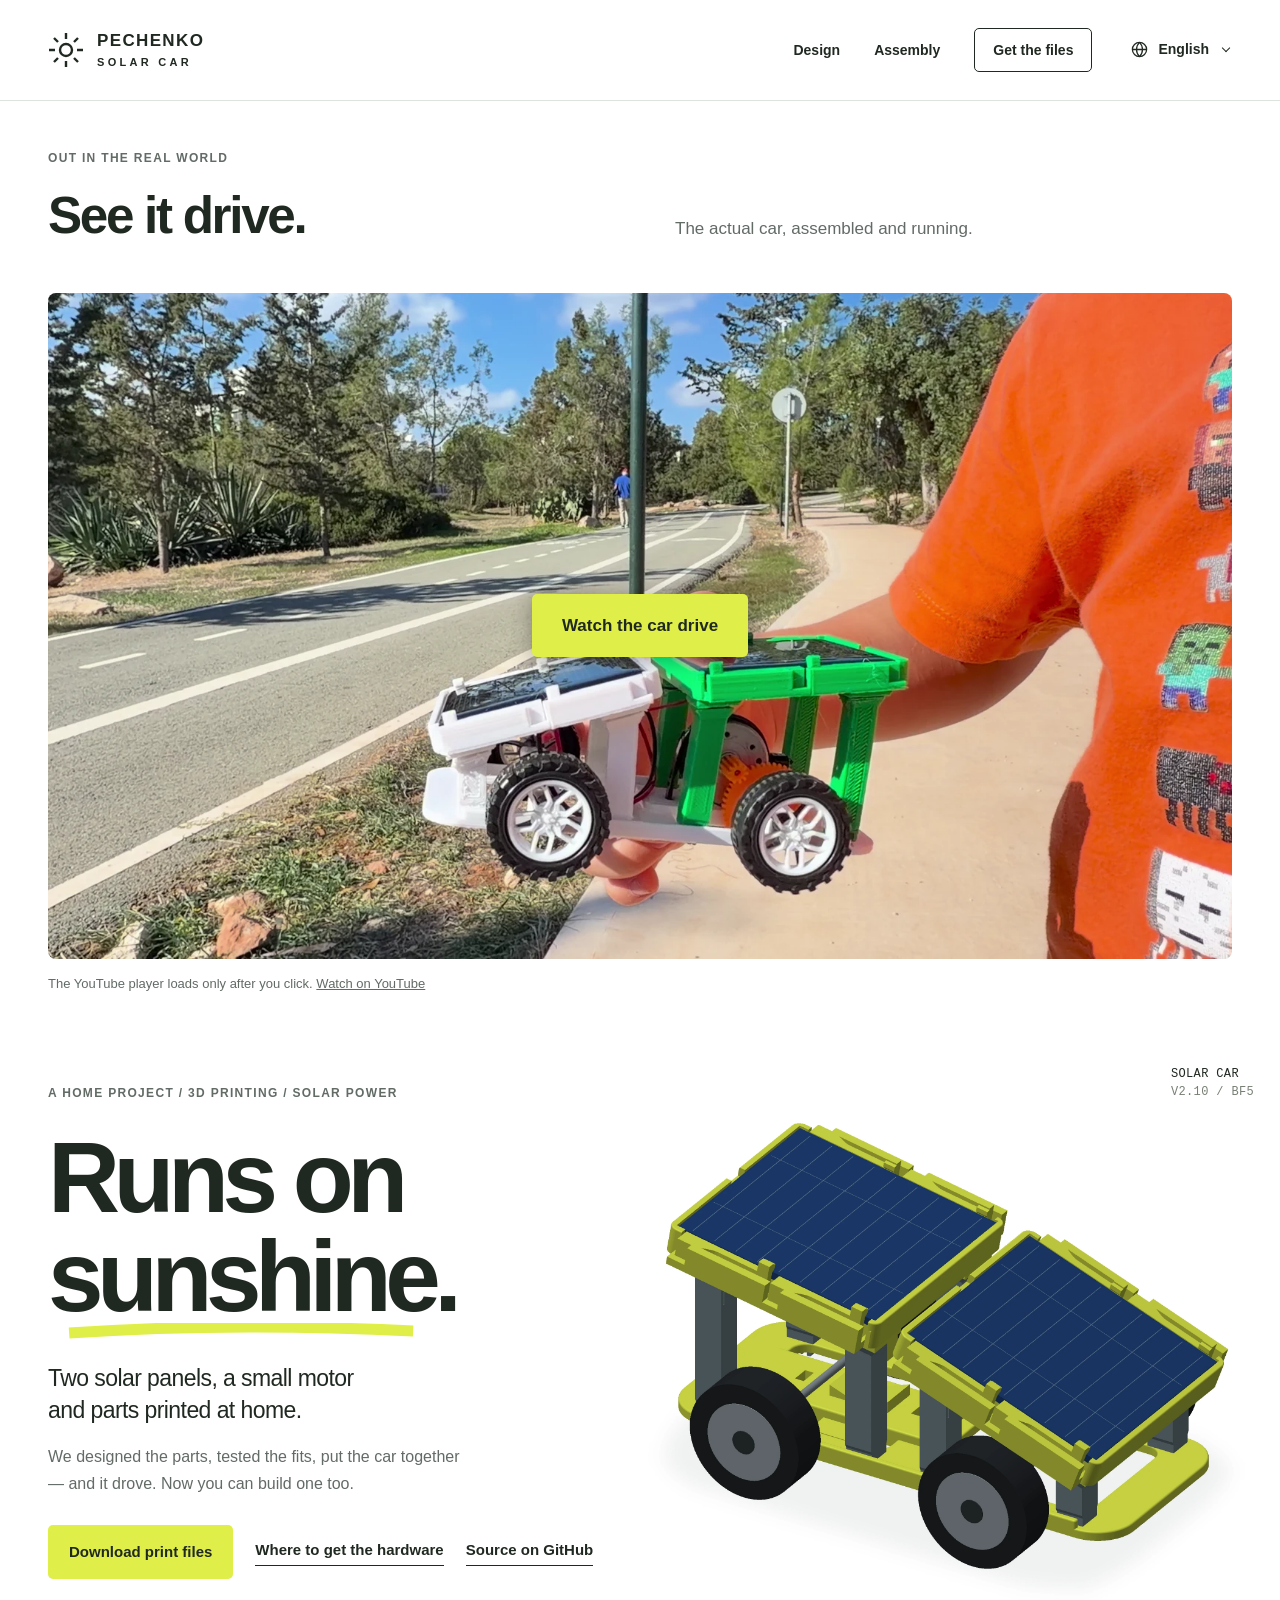
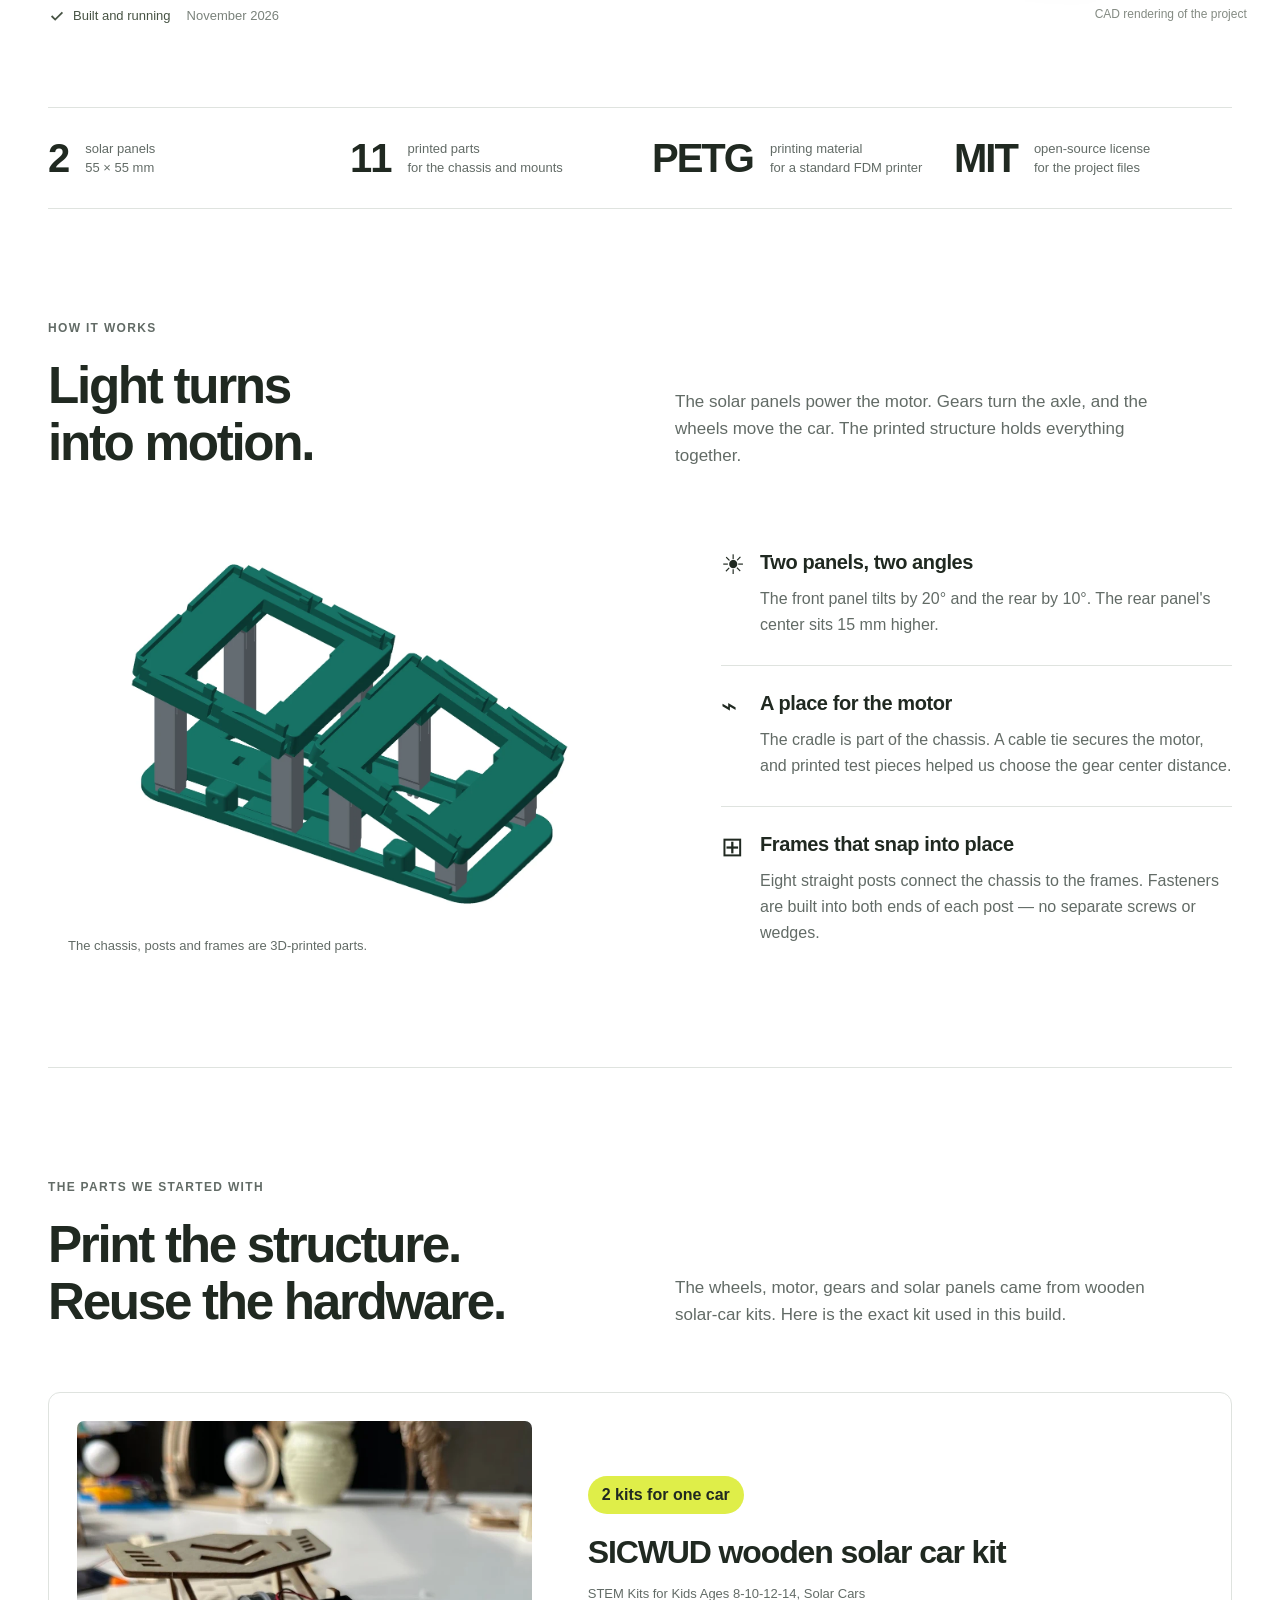
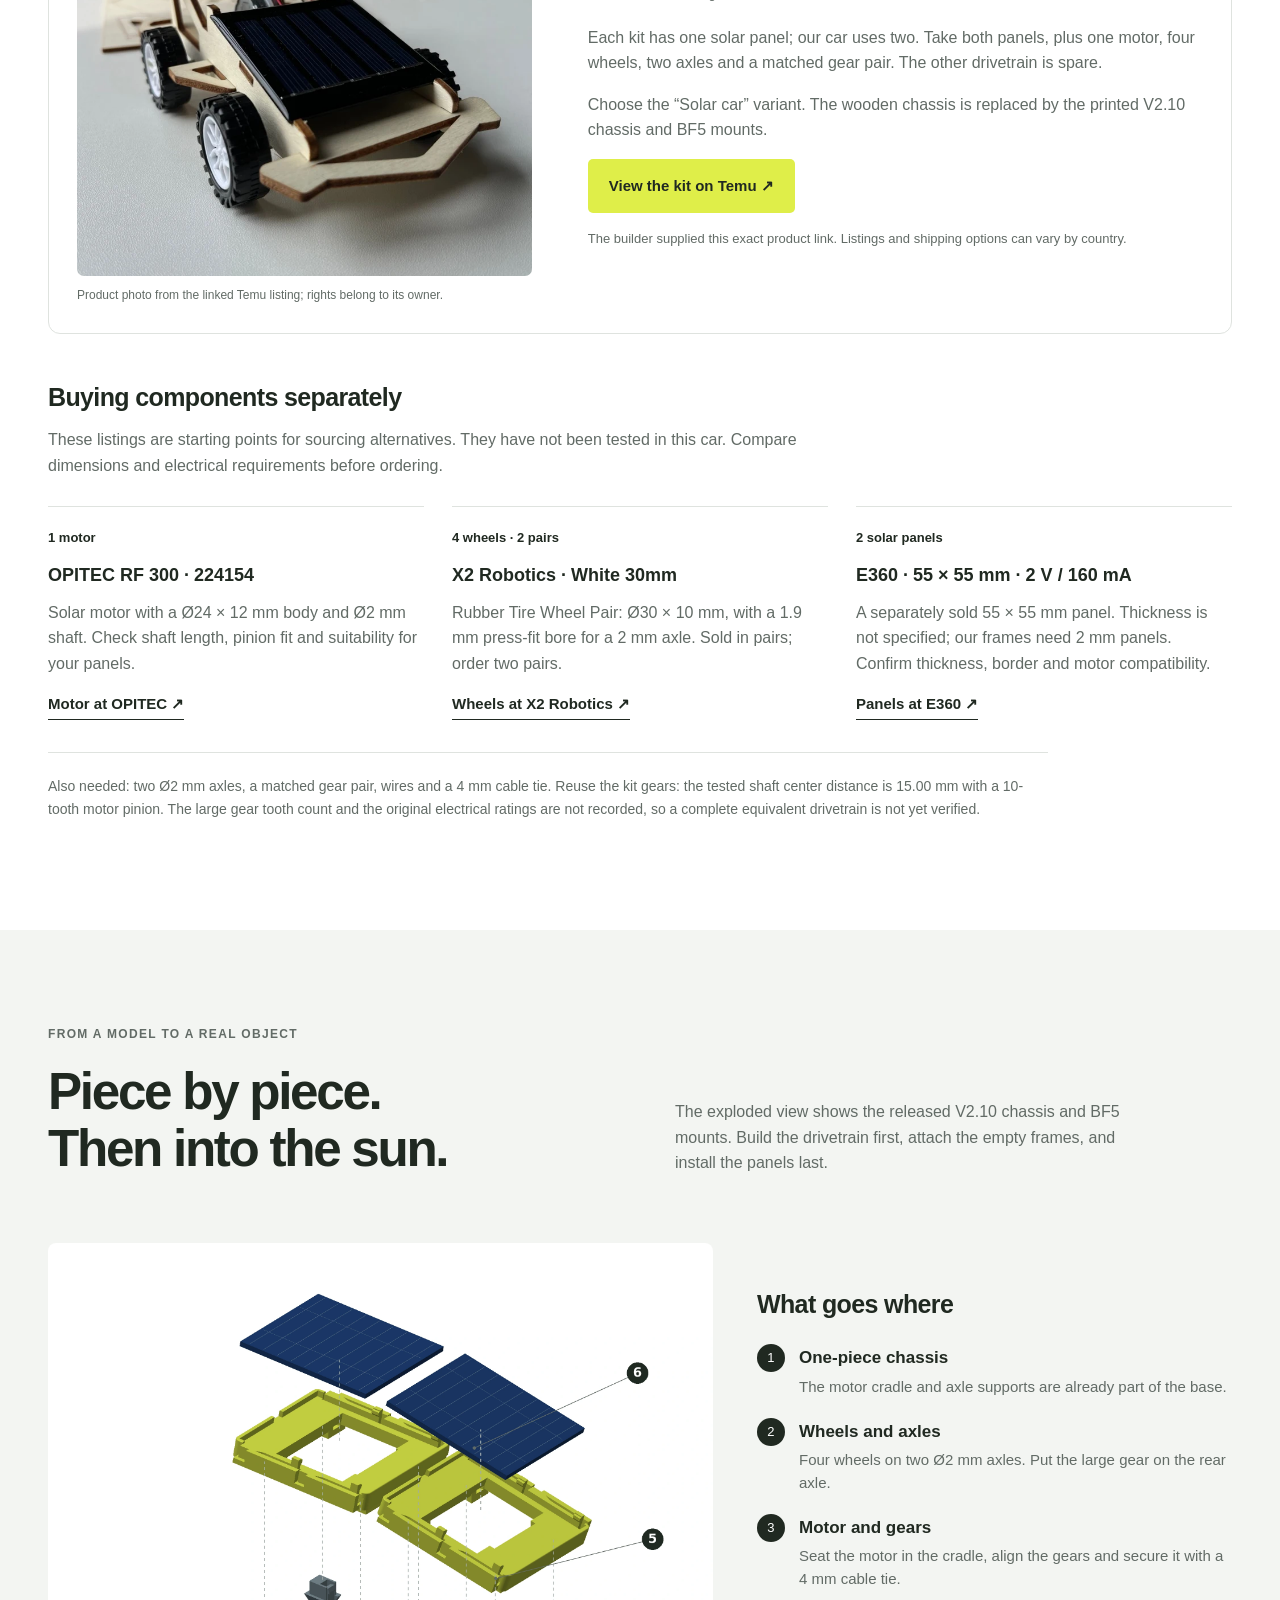
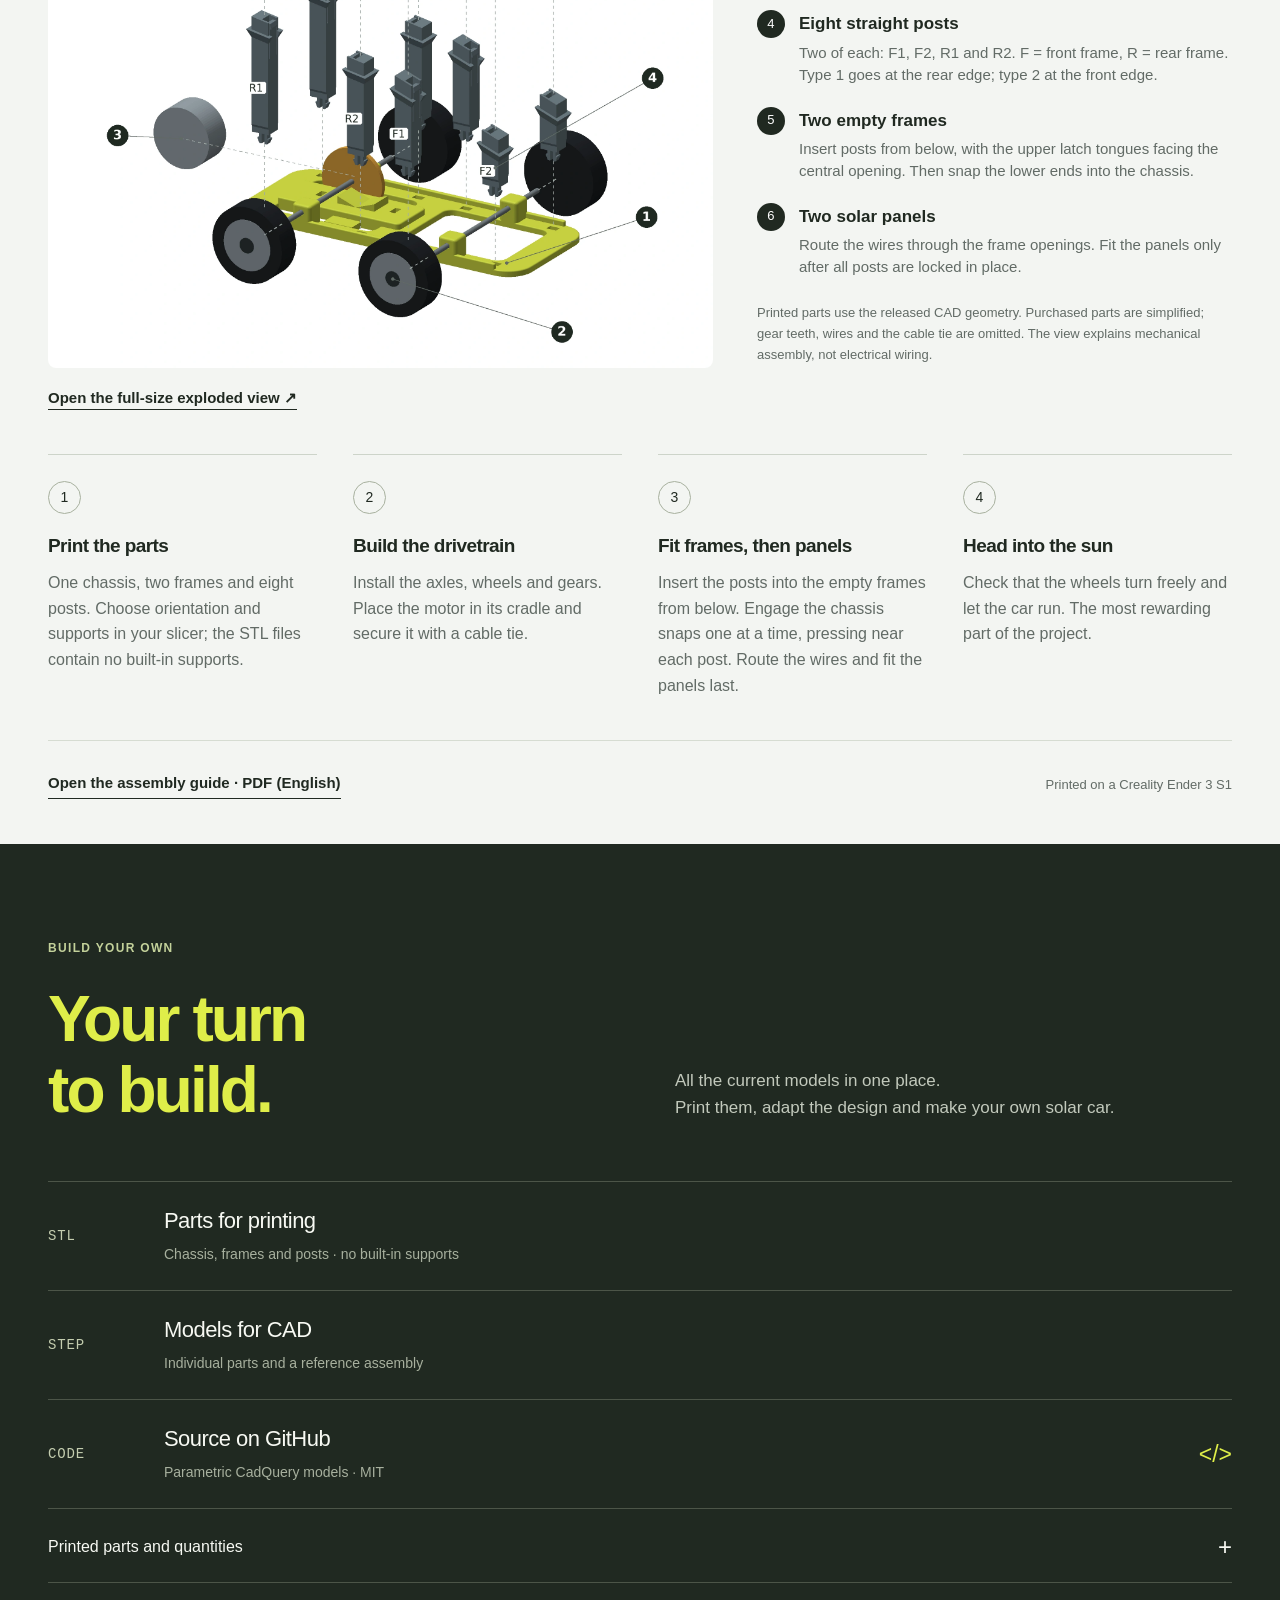
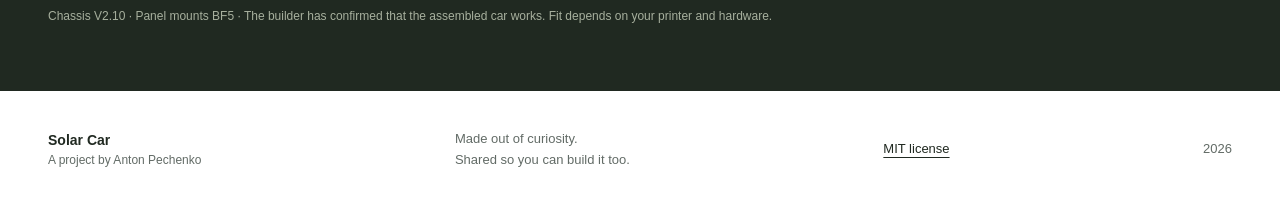
==== commit f46a41ae: "Add donor kit sourcing, a real video poster and exploded assembly guide" ====
--- a/site/index.html
+++ b/site/index.html
@@ -40,7 +40,7 @@
 <main id="main">
 <section class="section wrap video-section" id="video" hidden aria-labelledby="video-title">
   <div class="section-head"><p class="eyebrow">Out in the real world</p><h2 id="video-title">See it drive.</h2><p>The actual car, assembled and running.</p></div>
-  <div id="video-container" class="video-container" data-poster="solar-car-assets/car-hero.webp" data-play-label="Watch the car drive" data-load-label="Load the driving video in the YouTube player" data-iframe-title="Solar Car — driving video"></div>
+  <div id="video-container" class="video-container" data-poster="solar-car-assets/video-poster.webp" data-play-label="Watch the car drive" data-load-label="Load the driving video in the YouTube player" data-iframe-title="Solar Car — driving video"></div>
   <p class="video-note">The YouTube player loads only after you click. <a id="youtube-link" href="https://www.youtube.com/" target="_blank" rel="noopener">Watch on YouTube</a></p>
 </section>
 <section class="hero wrap" aria-labelledby="hero-title">
@@ -48,10 +48,10 @@
     <p class="eyebrow">A home project / 3D printing / Solar power</p>
     <h1 id="hero-title">Runs on<br><span class="sun-word">sunshine<svg viewBox="0 0 350 16" aria-hidden="true"><path d="M3 10Q160-1 347 8"/></svg></span>.</h1>
     <p class="lead">Two solar panels, a small motor<br>and parts printed at home.</p><p class="hero-note">We designed the parts, tested the fits, put the car together — and it drove. Now you can build one too.</p>
-    <div class="hero-actions"><a class="button primary" href="#downloads">Download print files</a><a class="text-link" data-source-link href="https://github.com/parilo/solar_car" target="_blank" rel="noopener">Source on GitHub</a></div>
+    <div class="hero-actions"><a class="button primary" href="#downloads">Download print files</a><a class="text-link" href="#hardware">Where to get the hardware</a><a class="text-link" data-source-link href="https://github.com/parilo/solar_car" target="_blank" rel="noopener">Source on GitHub</a></div>
     <p class="built"><svg aria-hidden="true" viewBox="0 0 20 20"><path d="m4 10 4 4 8-8"/></svg>Built and running <span>November 2026</span></p>
   </div>
-  <figure class="hero-visual"><div class="model-tag">SOLAR CAR <span>V2.10 / BF5</span></div><img src="solar-car-assets/car-hero.webp" alt="CAD model of the solar car: two tilted panels above a four-wheel chassis" width="2400" height="1700" fetchpriority="high"><figcaption>CAD rendering of the project</figcaption></figure>
+  <figure class="hero-visual"><div class="model-tag">SOLAR CAR <span>V2.10 / BF5</span></div><img src="solar-car-assets/car-hero.webp" alt="CAD model of the solar car: two tilted panels above a four-wheel chassis" width="2400" height="1700" loading="lazy"><figcaption>CAD rendering of the project</figcaption></figure>
 </section>
 <div class="stats wrap" aria-label="Project at a glance">
   <div><strong>2</strong><span>solar panels<br>55 × 55 mm</span></div><div><strong>11</strong><span>printed parts<br>for the chassis and mounts</span></div><div><strong>PETG</strong><span>printing material<br>for a standard FDM printer</span></div><div><strong>MIT</strong><span>open-source license<br>for the project files</span></div>
@@ -67,10 +67,30 @@
     </div>
   </div>
 </section>
+<section class="section wrap hardware" id="hardware" aria-labelledby="hardware-title">
+  <div class="section-head"><p class="eyebrow">The parts we started with</p><h2 id="hardware-title">Print the structure.<br>Reuse the hardware.</h2><p>The wheels, motor, gears and solar panels came from wooden solar-car kits. Here is the exact kit used in this build.</p></div>
+  <article class="donor-card">
+    <figure><a href="https://www.temu.com/goods.html?goods_id=606027684660893&amp;sku_id=93361448944809" target="_blank" rel="noopener noreferrer"><img src="solar-car-assets/donor-kit.webp" width="800" height="800" loading="lazy" alt="Product photo of the SICWUD wooden solar car kit, with one panel, motor and four wheels"></a><figcaption>Product photo from the linked Temu listing; rights belong to its owner.</figcaption></figure>
+    <div class="donor-copy"><p class="quantity-badge">2 kits for one car</p><h3>SICWUD wooden solar car kit</h3><p class="listing-name">STEM Kits for Kids Ages 8-10-12-14, Solar Cars</p><p>Each kit has one solar panel; our car uses two. Take both panels, plus one motor, four wheels, two axles and a matched gear pair. The other drivetrain is spare.</p><p>Choose the “Solar car” variant. The wooden chassis is replaced by the printed V2.10 chassis and BF5 mounts.</p><a class="button primary" href="https://www.temu.com/goods.html?goods_id=606027684660893&amp;sku_id=93361448944809" target="_blank" rel="noopener noreferrer">View the kit on Temu ↗</a><p class="kit-note">The builder supplied this exact product link. Listings and shipping options can vary by country.</p></div>
+  </article>
+  <div class="alternatives-head"><h3>Buying components separately</h3><p>These listings are starting points for sourcing alternatives. They have not been tested in this car. Compare dimensions and electrical requirements before ordering.</p></div>
+  <div class="component-grid">
+    <article><p class="component-count">1 motor</p><h4>OPITEC RF 300 · 224154</h4><p>Solar motor with a Ø24 × 12 mm body and Ø2 mm shaft. Check shaft length, pinion fit and suitability for your panels.</p><a class="text-link" href="https://www.opitec.com/es-es/motor-solar-rf-300/224154" target="_blank" rel="noopener noreferrer">Motor at OPITEC ↗</a></article>
+    <article><p class="component-count">4 wheels · 2 pairs</p><h4>X2 Robotics · White 30mm</h4><p>Rubber Tire Wheel Pair: Ø30 × 10 mm, with a 1.9 mm press-fit bore for a 2 mm axle. Sold in pairs; order two pairs.</p><a class="text-link" href="https://x2robotics.ca/new-products/robot-parts/robot-parts/wires/robot-kits/wheels/rubber-tire-wheel-pair-white-30mm" target="_blank" rel="noopener noreferrer">Wheels at X2 Robotics ↗</a></article>
+    <article><p class="component-count">2 solar panels</p><h4>E360 · 55 × 55 mm · 2 V / 160 mA</h4><p>A separately sold 55 × 55 mm panel. Thickness is not specified; our frames need 2 mm panels. Confirm thickness, border and motor compatibility.</p><a class="text-link" href="https://dientu360.com/tam-pin-mat-troi-55x55mm" target="_blank" rel="noopener noreferrer">Panels at E360 ↗</a></article>
+  </div>
+  <p class="hardware-rest">Also needed: two Ø2 mm axles, a matched gear pair, wires and a 4 mm cable tie. Reuse the kit gears: the tested shaft center distance is 15.00 mm with a 10-tooth motor pinion. The large gear tooth count and the original electrical ratings are not recorded, so a complete equivalent drivetrain is not yet verified.</p>
+</section>
 <section class="journey" id="build" aria-labelledby="build-title"><div class="wrap">
-  <div class="journey-head"><div><p class="eyebrow">From a model to a real object</p><h2 id="build-title">It took a few tries.<br>We built it ourselves.</h2></div><p>We changed the shape, printed test pieces and checked every joint. That&#x27;s how we arrived at a one-piece chassis, stronger clips and posts that fit together easily.</p></div>
+  <div class="journey-head"><div><p class="eyebrow">From a model to a real object</p><h2 id="build-title">Piece by piece.<br>Then into the sun.</h2></div><p>The exploded view shows the released V2.10 chassis and BF5 mounts. Build the drivetrain first, attach the empty frames, and install the panels last.</p></div>
+  <div class="assembly-layout">
+    <figure class="exploded-figure"><a href="solar-car-assets/assembly-exploded.webp" target="_blank" rel="noopener" aria-label="Open the full-size exploded view ↗"><img src="solar-car-assets/assembly-exploded.webp" width="2200" height="2400" loading="lazy" alt="Exploded solar car: panels above frames, eight labeled posts beneath the frames, chassis with axles and separated wheels, and the motor beside its cradle"></a><figcaption><a class="text-link" href="solar-car-assets/assembly-exploded.webp" target="_blank" rel="noopener">Open the full-size exploded view ↗</a></figcaption></figure>
+    <div class="assembly-key"><h3>What goes where</h3><ol class="diagram-legend">
+      <li><strong>One-piece chassis</strong><p>The motor cradle and axle supports are already part of the base.</p></li><li><strong>Wheels and axles</strong><p>Four wheels on two Ø2 mm axles. Put the large gear on the rear axle.</p></li><li><strong>Motor and gears</strong><p>Seat the motor in the cradle, align the gears and secure it with a 4 mm cable tie.</p></li><li><strong>Eight straight posts</strong><p>Two of each: F1, F2, R1 and R2. F = front frame, R = rear frame. Type 1 goes at the rear edge; type 2 at the front edge.</p></li><li><strong>Two empty frames</strong><p>Insert posts from below, with the upper latch tongues facing the central opening. Then snap the lower ends into the chassis.</p></li><li><strong>Two solar panels</strong><p>Route the wires through the frame openings. Fit the panels only after all posts are locked in place.</p></li>
+    </ol><p class="diagram-note">Printed parts use the released CAD geometry. Purchased parts are simplified; gear teeth, wires and the cable tie are omitted. The view explains mechanical assembly, not electrical wiring.</p></div>
+  </div>
   <ol class="steps">
-    <li><h3>Print the parts</h3><p>One chassis, two frames and eight posts. Choose orientation and supports in your slicer; the STL files contain no built-in supports.</p></li><li><h3>Build the drivetrain</h3><p>Install the axles, wheels and gears. Place the motor in its cradle and secure it with a cable tie.</p></li><li><h3>Add the panels</h3><p>Snap the posts into the frames and chassis, route the wires through the central openings, then fit the panels.</p></li><li><h3>Head into the sun</h3><p>Check that the wheels turn freely and let the car run. The most rewarding part of the project.</p></li>
+    <li><h3>Print the parts</h3><p>One chassis, two frames and eight posts. Choose orientation and supports in your slicer; the STL files contain no built-in supports.</p></li><li><h3>Build the drivetrain</h3><p>Install the axles, wheels and gears. Place the motor in its cradle and secure it with a cable tie.</p></li><li><h3>Fit frames, then panels</h3><p>Insert the posts into the empty frames from below. Engage the chassis snaps one at a time, pressing near each post. Route the wires and fit the panels last.</p></li><li><h3>Head into the sun</h3><p>Check that the wheels turn freely and let the car run. The most rewarding part of the project.</p></li>
   </ol>
   <div class="build-bottom"><a class="text-link" href="downloads/solar-car-assembly.en.pdf" target="_blank" rel="noopener">Open the assembly guide · PDF (English)</a><span>Printed on a Creality Ender 3 S1</span></div>
 </div></section>
@@ -81,7 +101,7 @@
     <a class="download-item" href="downloads/solar-car-step.zip" download><span class="file-type">STEP</span><span><strong>Models for CAD</strong><small>Individual parts and a reference assembly</small></span></a>
     <a class="download-item" data-source-link href="https://github.com/parilo/solar_car" target="_blank" rel="noopener"><span class="file-type">CODE</span><span><strong>Source on GitHub</strong><small>Parametric CadQuery models · MIT</small></span><span class="code-icon" aria-hidden="true">&lt;/&gt;</span></a>
   </div>
-  <details class="parts"><summary>What&#x27;s in the kit</summary><div class="parts-content">
+  <details class="parts"><summary>Printed parts and quantities</summary><div class="parts-content">
     <div class="table-scroll"><table><caption>11 printed parts in total</caption>
       <thead><tr><th scope="col">Part</th><th scope="col">File</th><th scope="col">Quantity</th></tr></thead>
       <tbody>
@@ -92,7 +112,7 @@
         <tr><td>Rear posts R1 / R2</td><td>solar-car-bf5-R1-post.stl / R2-post.stl</td><td>2 of each</td></tr>
       </tbody>
     </table></div>
-    <p>You&#x27;ll also need two 55 × 55 × 2 mm solar panels, a 24 mm diameter motor, 30 mm diameter wheels, 2 mm diameter axles, gears, wires and a cable tie. These components are not printed; we reused them from the original car.</p><p>The archive also includes combined frame and post layouts. Choose either the layouts or the individual parts to avoid printing duplicates. All dimensions are in millimeters; print at 100% scale.</p>
+    <p>For the purchased components, see “Where to get the hardware” above. This build uses two donor kits for their two panels, plus one motor, four wheels, two axles, gears, wires and a cable tie.</p><p>The archive also includes combined frame and post layouts. Choose either the layouts or the individual parts to avoid printing duplicates. All dimensions are in millimeters; print at 100% scale.</p>
   </div></details>
   <p class="release-note">Chassis V2.10 · Panel mounts BF5 · The builder has confirmed that the assembled car works. Fit depends on your printer and hardware.</p>
 </div></section>
--- a/site/solar-car-assets/style.css
+++ b/site/solar-car-assets/style.css
@@ -25,3 +25,17 @@
 @media(max-width:1100px){.nav-tools{gap:18px}.nav nav{gap:20px}}
 @media(max-width:900px){.nav nav>a:first-child,.nav nav>a:nth-child(2){display:none}}
 @media(max-width:760px){.nav nav{display:none}.nav-tools{gap:0}.language-picker summary{padding-left:0}.hero h1{font-size:clamp(54px,15vw,92px)}}
+
+/* Real driving footage, purchased hardware and the released assembly. */
+.video-load img{opacity:1}
+.video-load span{box-shadow:0 3px 22px #0005}
+.hardware{border-top:1px solid var(--line)}
+.donor-card{display:grid;grid-template-columns:minmax(0,.85fr) minmax(0,1.15fr);gap:56px;align-items:center;margin-top:34px;border:1px solid var(--line);border-radius:12px;padding:28px}
+.donor-card figure{margin:0;min-width:0}.donor-card img{width:100%;border-radius:7px}.donor-card figcaption{font-size:12px;color:var(--muted);margin-top:10px}
+.donor-copy h3{font-size:32px;line-height:1.18;letter-spacing:-.035em;margin:20px 0 12px}.donor-copy p{font-size:16px;color:var(--muted)}.donor-copy .listing-name{font-size:13px;margin-bottom:20px}.quantity-badge{display:inline-block;background:var(--lime);color:var(--ink)!important;border-radius:30px;padding:6px 14px;font-weight:700;margin:0}.donor-copy .kit-note{font-size:13px;margin:16px 0 0}
+.alternatives-head{max-width:820px;margin-top:48px}.alternatives-head h3,.assembly-key h3{font-size:25px;line-height:1.25;letter-spacing:-.025em;margin-bottom:14px}.alternatives-head p{font-size:16px;color:var(--muted)}
+.component-grid{display:grid;grid-template-columns:repeat(3,minmax(0,1fr));gap:28px;margin-top:28px}.component-grid article{border-top:1px solid var(--line);padding-top:21px;display:flex;align-items:flex-start;flex-direction:column}.component-count{font-size:13px!important;font-weight:700;color:var(--ink)!important;margin-bottom:14px}.component-grid h4{font-size:18px;line-height:1.35;margin:0 0 12px}.component-grid p{font-size:16px;color:var(--muted)}.component-grid .text-link{margin-top:auto}.hardware-rest{font-size:14px;color:var(--muted);border-top:1px solid var(--line);padding-top:22px;margin:32px 0 0;max-width:1000px}
+.assembly-layout{display:grid;grid-template-columns:minmax(0,1.4fr) minmax(0,1fr);gap:44px;align-items:center;margin-top:38px}.exploded-figure{margin:0;min-width:0}.exploded-figure img{width:100%;border-radius:8px}.exploded-figure figcaption{margin-top:16px}.assembly-key{min-width:0}.diagram-legend{list-style:none;counter-reset:legend;padding:0;margin:24px 0}.diagram-legend li{counter-increment:legend;position:relative;padding-left:42px;margin-bottom:20px}.diagram-legend li:before{content:counter(legend);position:absolute;top:0;left:0;display:grid;place-items:center;width:28px;height:28px;border-radius:50%;background:var(--ink);color:white;font-size:13px}.diagram-legend strong{font-size:17px}.diagram-legend p{font-size:15px;color:var(--muted);line-height:1.5;margin:4px 0 0}.diagram-note{font-size:13px;color:var(--muted);margin-bottom:0}
+@media(max-width:1000px){.donor-card{gap:28px}.donor-copy h3{font-size:27px}.assembly-layout{gap:26px}.component-grid{gap:20px}}
+@media(max-width:760px){.donor-card{grid-template-columns:1fr;padding:18px;gap:22px}.donor-card figure{max-width:460px;margin:auto}.donor-copy h3{font-size:27px}.component-grid{grid-template-columns:1fr;gap:28px}.assembly-layout{grid-template-columns:1fr;gap:32px}.diagram-legend{display:grid;grid-template-columns:1fr 1fr;gap:24px 20px}.diagram-legend li{margin:0}.assembly-key h3{font-size:25px}}
+@media(max-width:430px){.diagram-legend{grid-template-columns:1fr}}
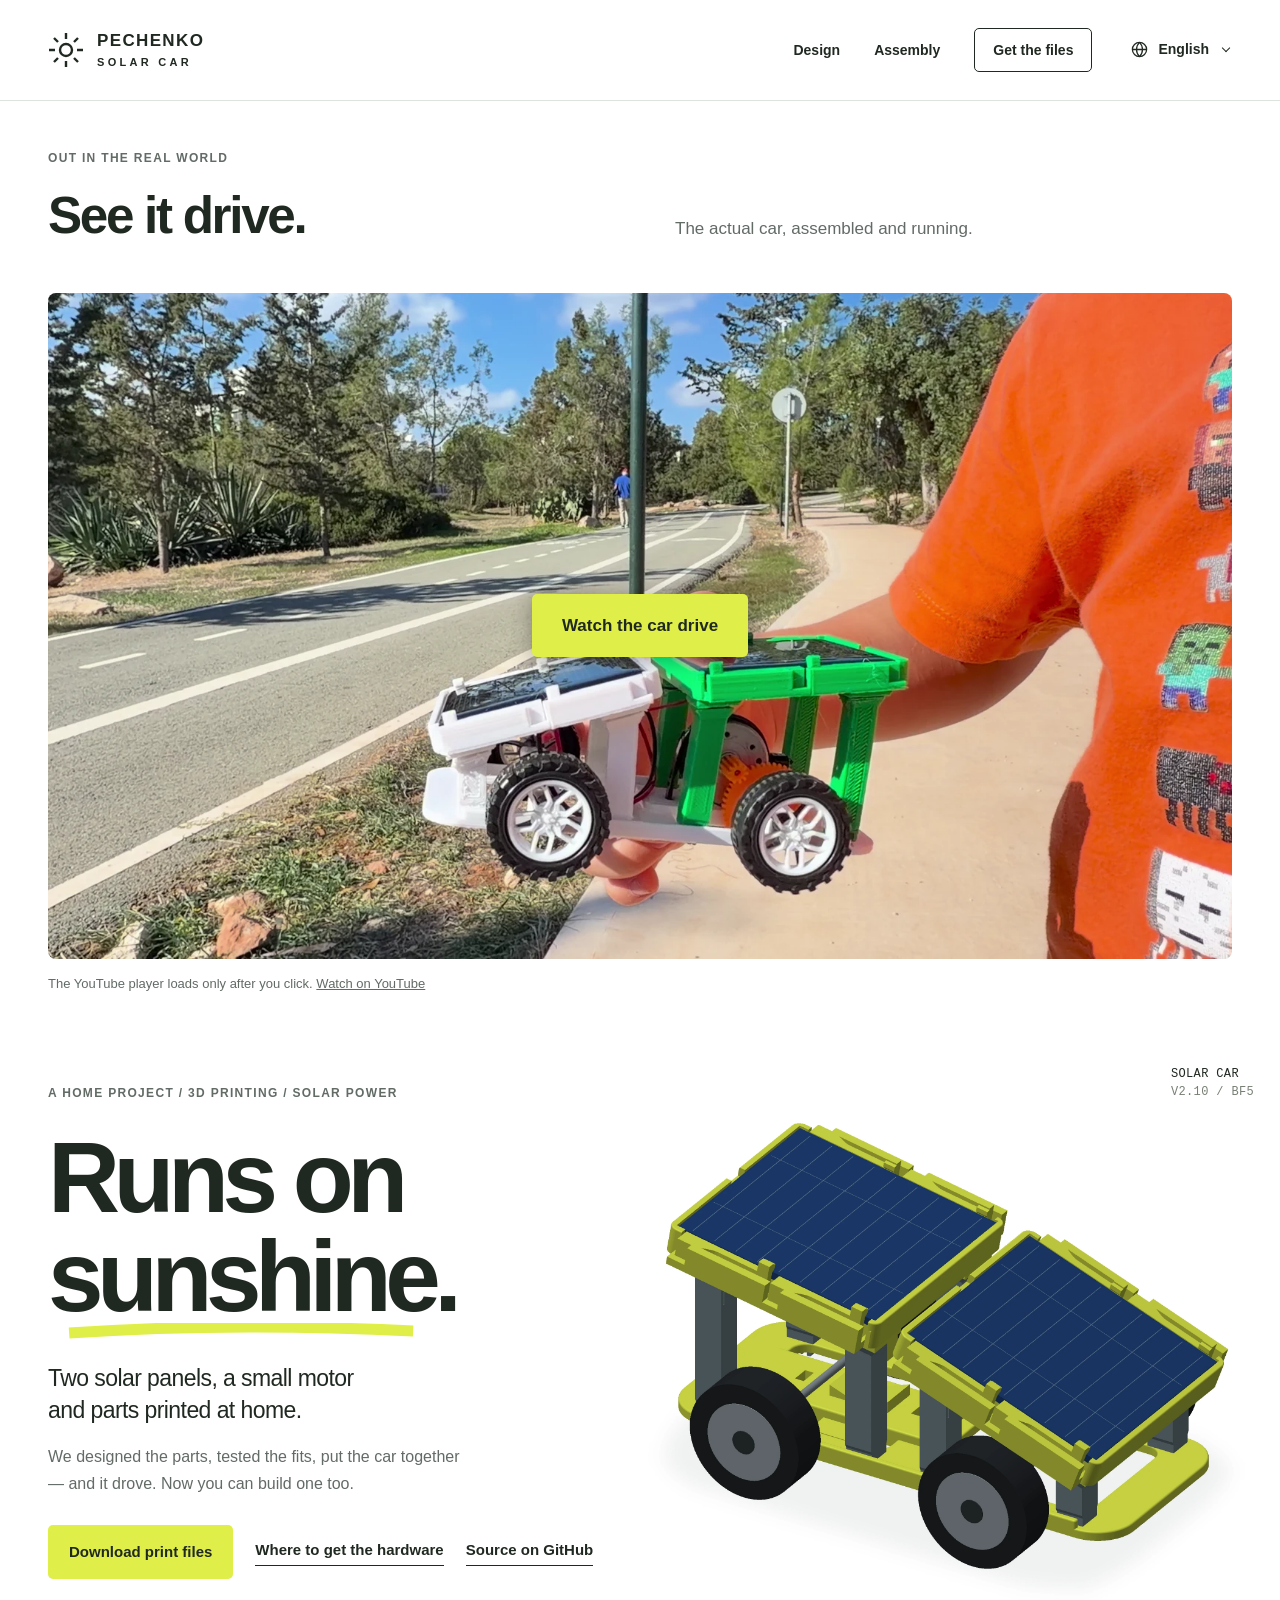
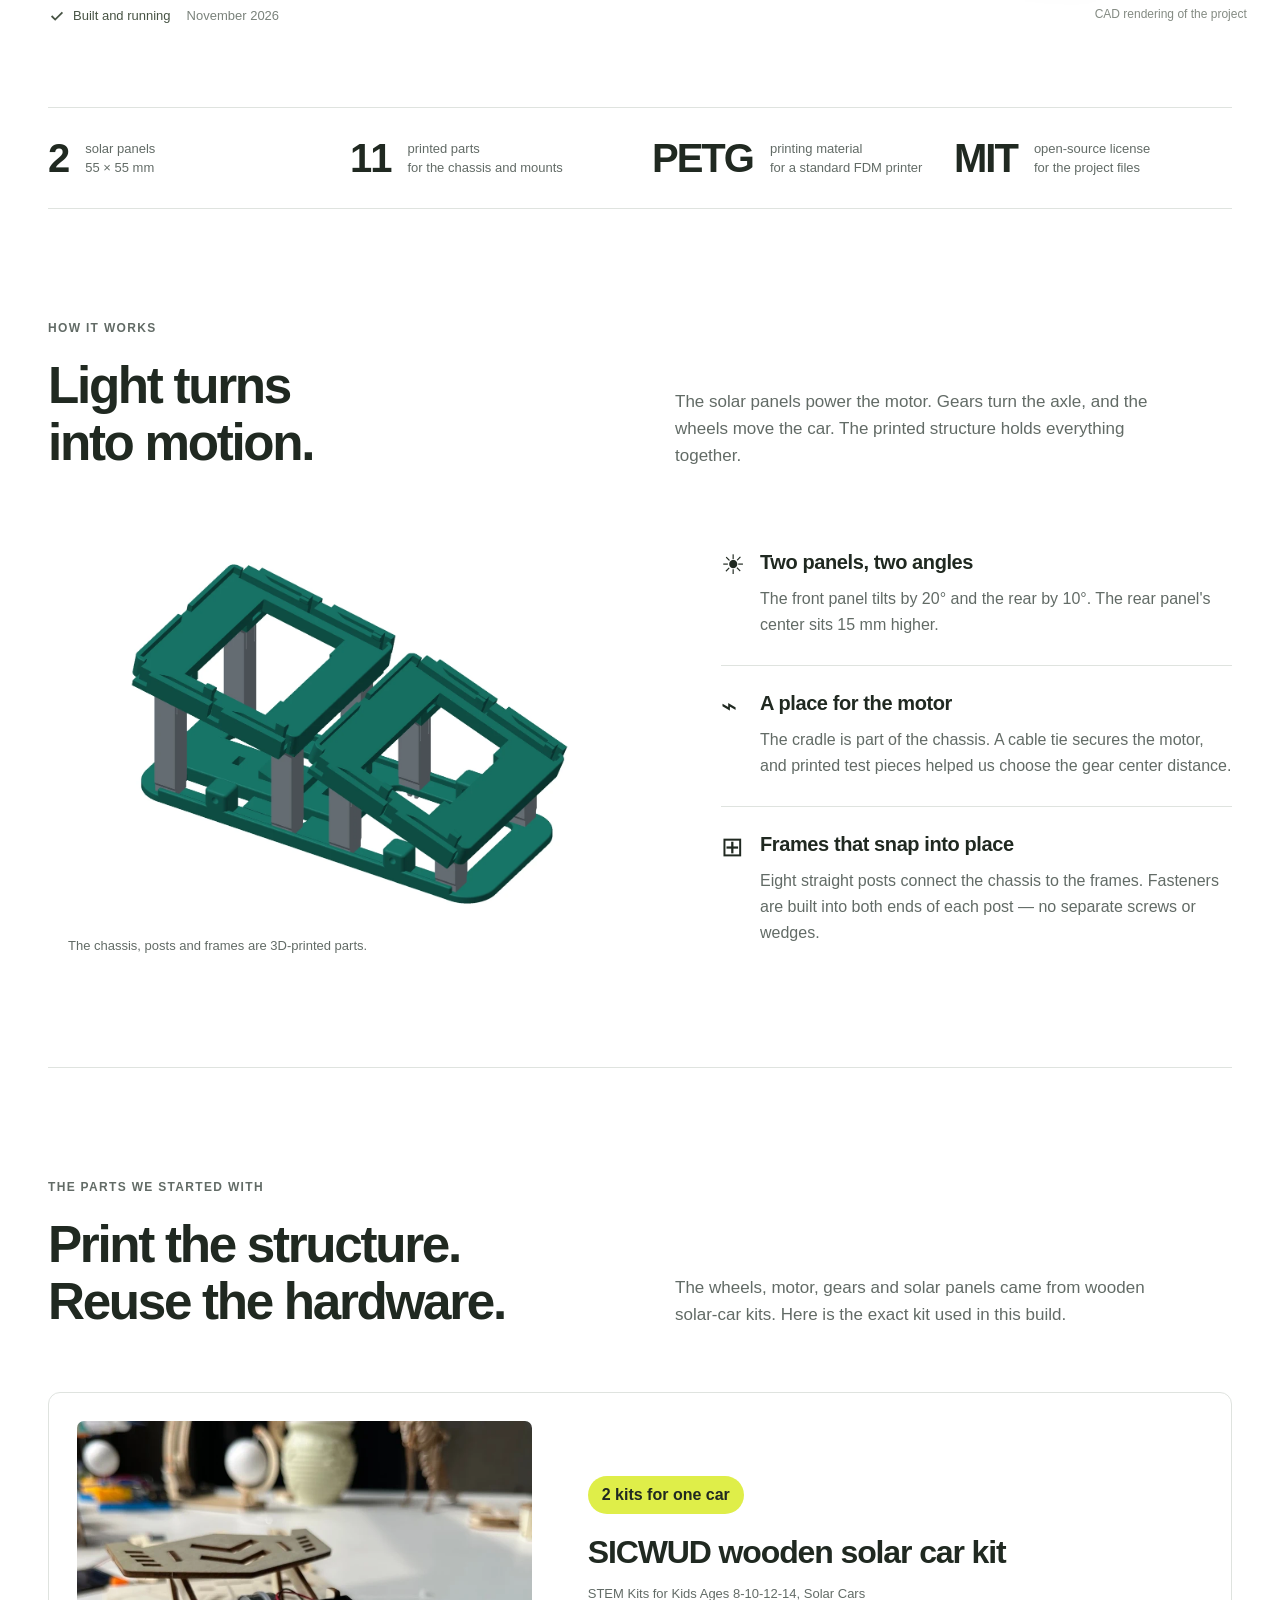
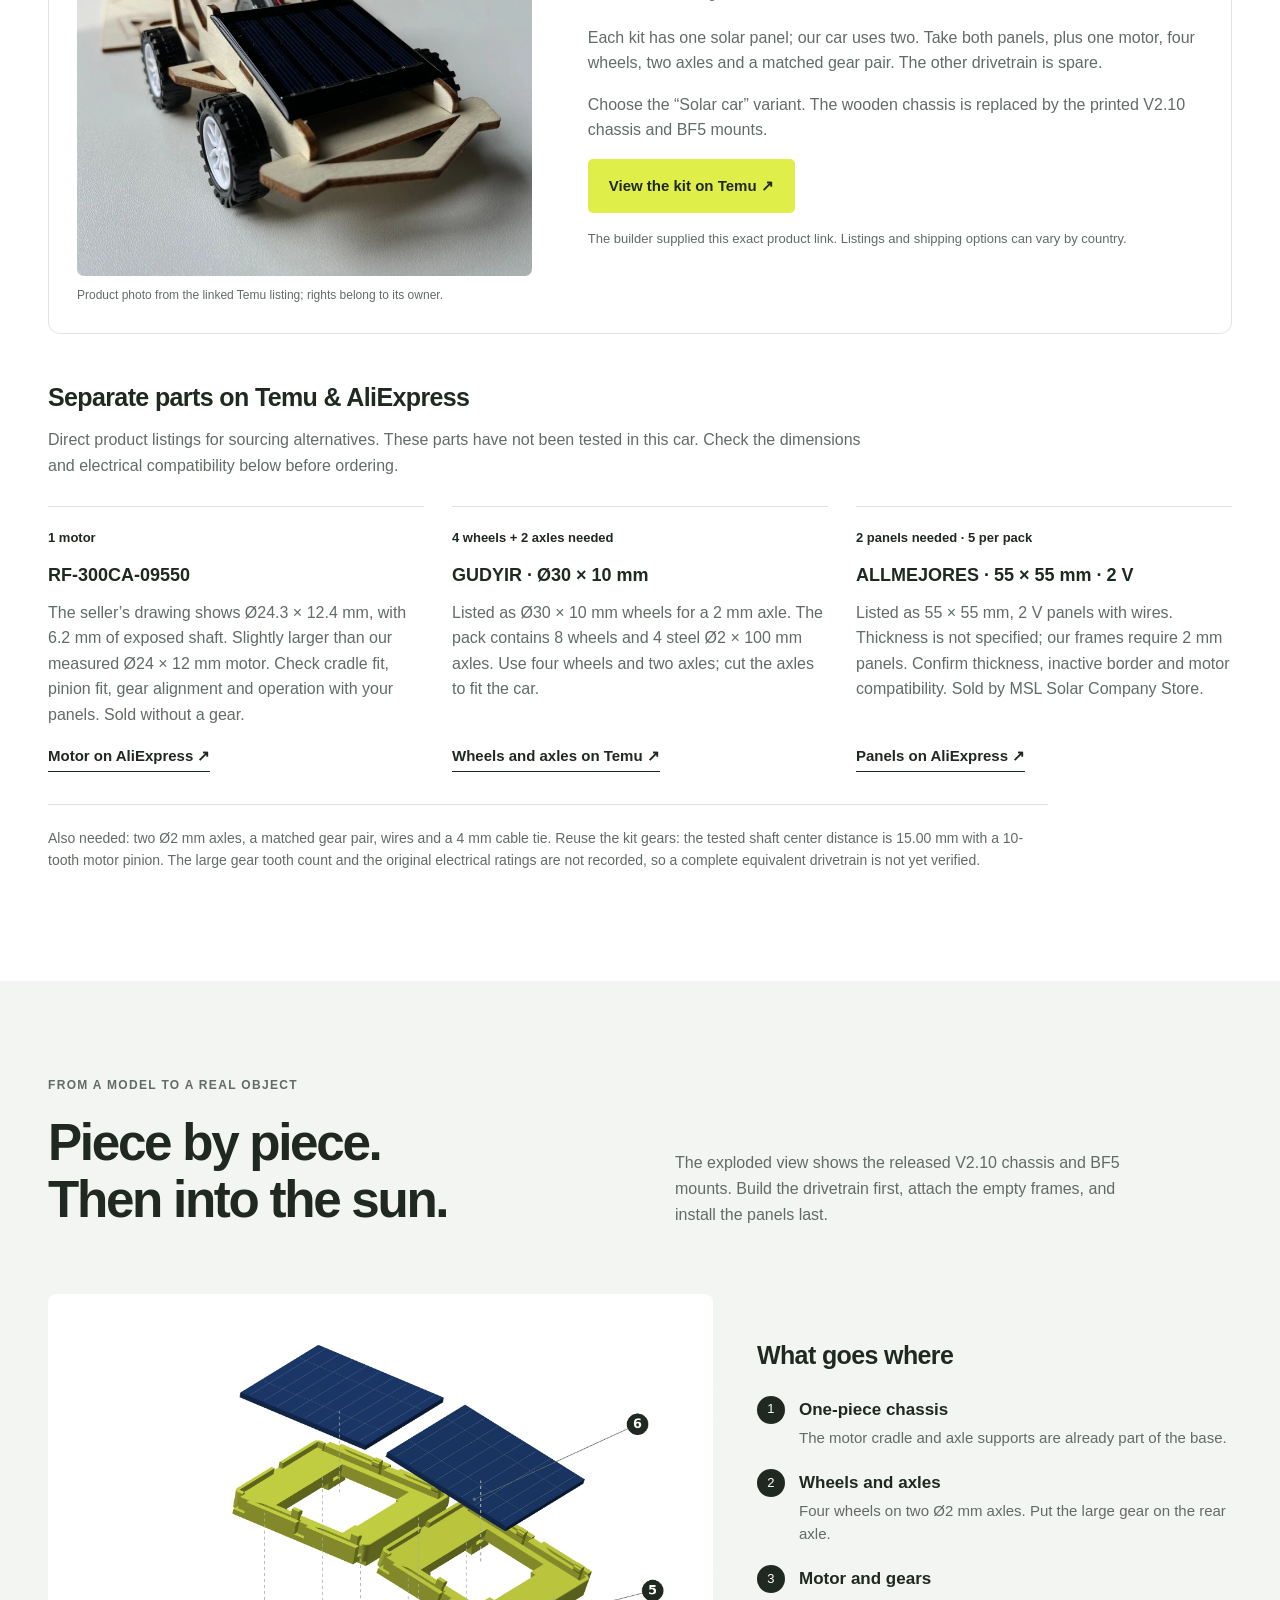
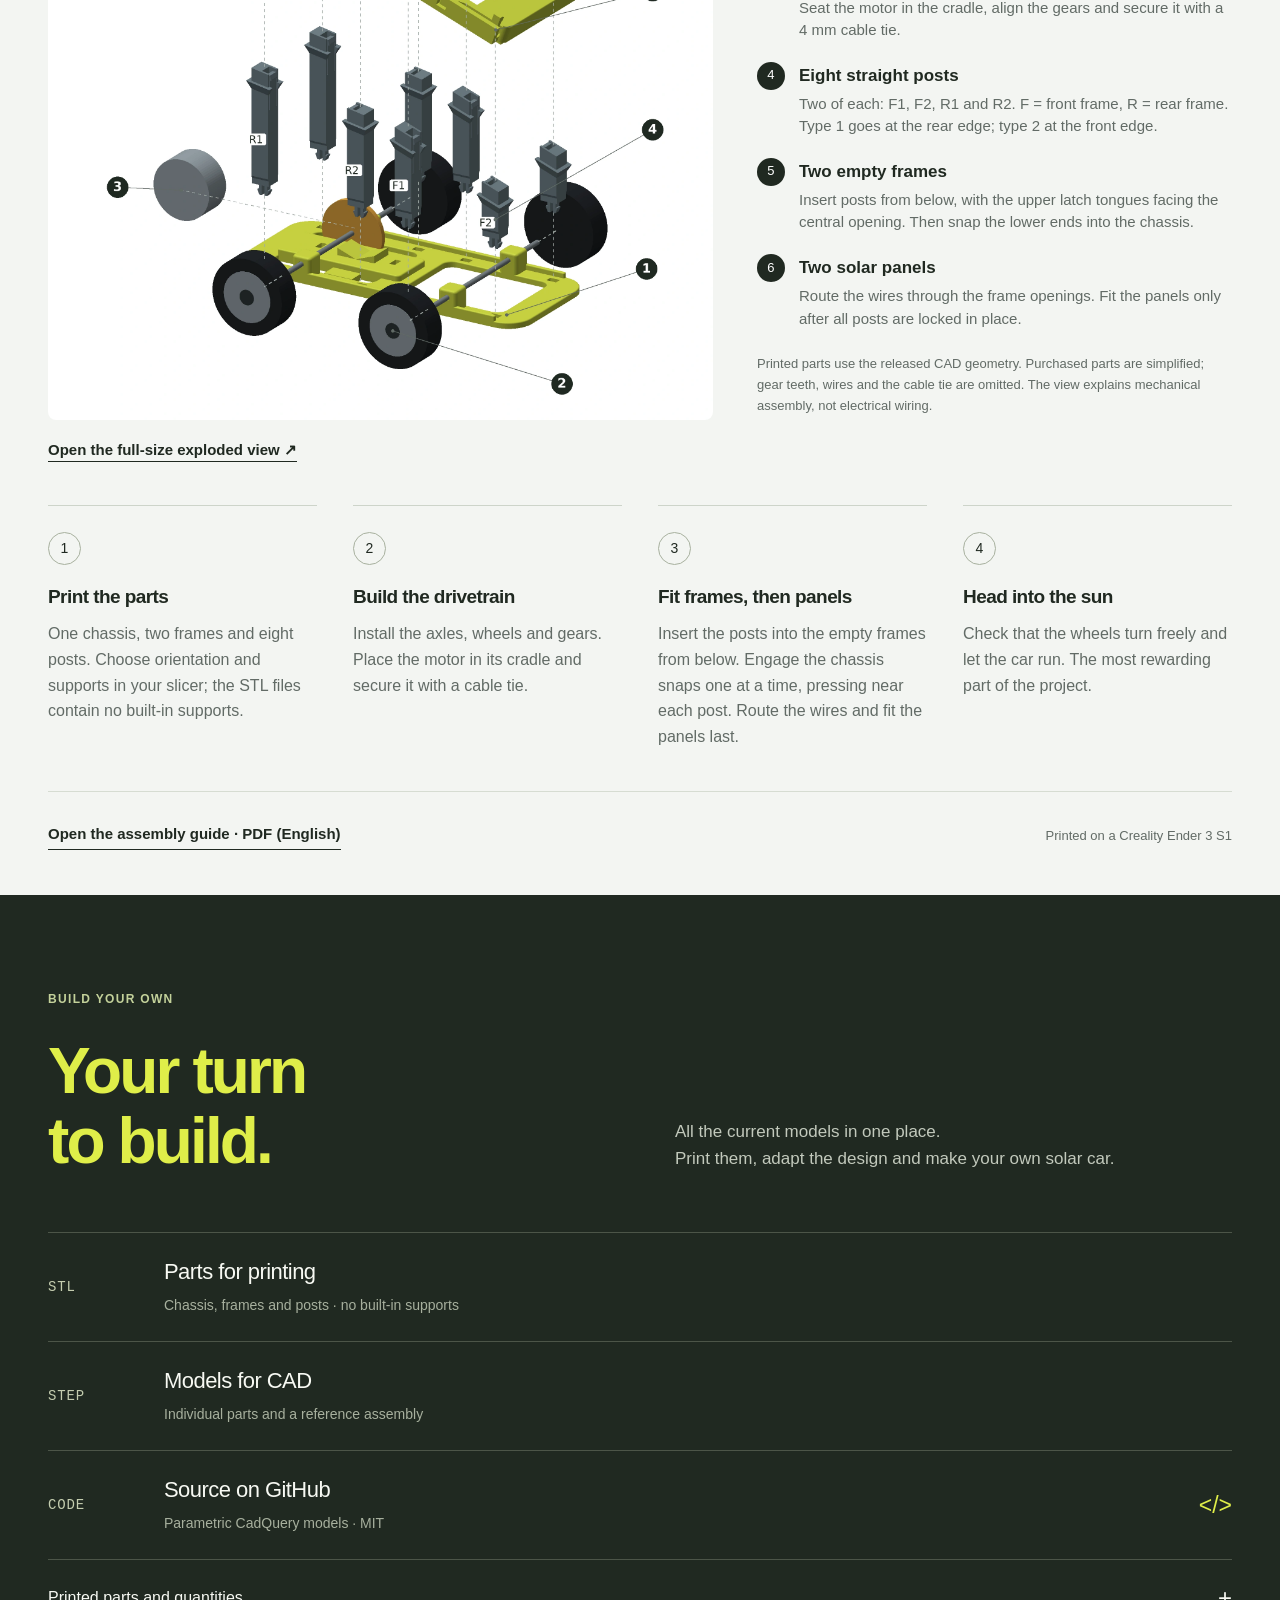
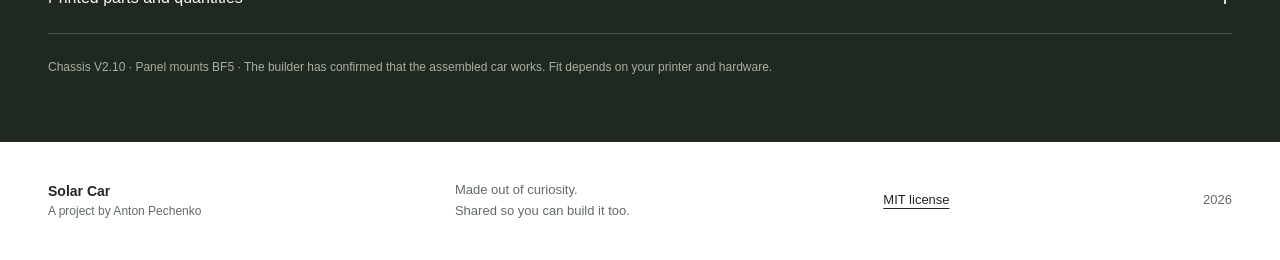
==== commit 72875d9c: "Replace component suppliers with direct Temu and AliExpress listings" ====
--- a/site/index.html
+++ b/site/index.html
@@ -73,11 +73,11 @@
     <figure><a href="https://www.temu.com/goods.html?goods_id=606027684660893&amp;sku_id=93361448944809" target="_blank" rel="noopener noreferrer"><img src="solar-car-assets/donor-kit.webp" width="800" height="800" loading="lazy" alt="Product photo of the SICWUD wooden solar car kit, with one panel, motor and four wheels"></a><figcaption>Product photo from the linked Temu listing; rights belong to its owner.</figcaption></figure>
     <div class="donor-copy"><p class="quantity-badge">2 kits for one car</p><h3>SICWUD wooden solar car kit</h3><p class="listing-name">STEM Kits for Kids Ages 8-10-12-14, Solar Cars</p><p>Each kit has one solar panel; our car uses two. Take both panels, plus one motor, four wheels, two axles and a matched gear pair. The other drivetrain is spare.</p><p>Choose the “Solar car” variant. The wooden chassis is replaced by the printed V2.10 chassis and BF5 mounts.</p><a class="button primary" href="https://www.temu.com/goods.html?goods_id=606027684660893&amp;sku_id=93361448944809" target="_blank" rel="noopener noreferrer">View the kit on Temu ↗</a><p class="kit-note">The builder supplied this exact product link. Listings and shipping options can vary by country.</p></div>
   </article>
-  <div class="alternatives-head"><h3>Buying components separately</h3><p>These listings are starting points for sourcing alternatives. They have not been tested in this car. Compare dimensions and electrical requirements before ordering.</p></div>
+  <div class="alternatives-head"><h3>Separate parts on Temu &amp; AliExpress</h3><p>Direct product listings for sourcing alternatives. These parts have not been tested in this car. Check the dimensions and electrical compatibility below before ordering.</p></div>
   <div class="component-grid">
-    <article><p class="component-count">1 motor</p><h4>OPITEC RF 300 · 224154</h4><p>Solar motor with a Ø24 × 12 mm body and Ø2 mm shaft. Check shaft length, pinion fit and suitability for your panels.</p><a class="text-link" href="https://www.opitec.com/es-es/motor-solar-rf-300/224154" target="_blank" rel="noopener noreferrer">Motor at OPITEC ↗</a></article>
-    <article><p class="component-count">4 wheels · 2 pairs</p><h4>X2 Robotics · White 30mm</h4><p>Rubber Tire Wheel Pair: Ø30 × 10 mm, with a 1.9 mm press-fit bore for a 2 mm axle. Sold in pairs; order two pairs.</p><a class="text-link" href="https://x2robotics.ca/new-products/robot-parts/robot-parts/wires/robot-kits/wheels/rubber-tire-wheel-pair-white-30mm" target="_blank" rel="noopener noreferrer">Wheels at X2 Robotics ↗</a></article>
-    <article><p class="component-count">2 solar panels</p><h4>E360 · 55 × 55 mm · 2 V / 160 mA</h4><p>A separately sold 55 × 55 mm panel. Thickness is not specified; our frames need 2 mm panels. Confirm thickness, border and motor compatibility.</p><a class="text-link" href="https://dientu360.com/tam-pin-mat-troi-55x55mm" target="_blank" rel="noopener noreferrer">Panels at E360 ↗</a></article>
+    <article><p class="component-count">1 motor</p><h4>RF-300CA-09550</h4><p>The seller’s drawing shows Ø24.3 × 12.4 mm, with 6.2 mm of exposed shaft. Slightly larger than our measured Ø24 × 12 mm motor. Check cradle fit, pinion fit, gear alignment and operation with your panels. Sold without a gear.</p><a class="text-link" href="https://www.aliexpress.com/item/1005006061376932.html" target="_blank" rel="noopener noreferrer">Motor on AliExpress ↗</a></article>
+    <article><p class="component-count">4 wheels + 2 axles needed</p><h4>GUDYIR · Ø30 × 10 mm</h4><p>Listed as Ø30 × 10 mm wheels for a 2 mm axle. The pack contains 8 wheels and 4 steel Ø2 × 100 mm axles. Use four wheels and two axles; cut the axles to fit the car.</p><a class="text-link" href="https://www.temu.com/goods.html?goods_id=601102406768026" target="_blank" rel="noopener noreferrer">Wheels and axles on Temu ↗</a></article>
+    <article><p class="component-count">2 panels needed · 5 per pack</p><h4>ALLMEJORES · 55 × 55 mm · 2 V</h4><p>Listed as 55 × 55 mm, 2 V panels with wires. Thickness is not specified; our frames require 2 mm panels. Confirm thickness, inactive border and motor compatibility. Sold by MSL Solar Company Store.</p><a class="text-link" href="https://www.aliexpress.com/item/1005012060244981.html" target="_blank" rel="noopener noreferrer">Panels on AliExpress ↗</a></article>
   </div>
   <p class="hardware-rest">Also needed: two Ø2 mm axles, a matched gear pair, wires and a 4 mm cable tie. Reuse the kit gears: the tested shaft center distance is 15.00 mm with a 10-tooth motor pinion. The large gear tooth count and the original electrical ratings are not recorded, so a complete equivalent drivetrain is not yet verified.</p>
 </section>
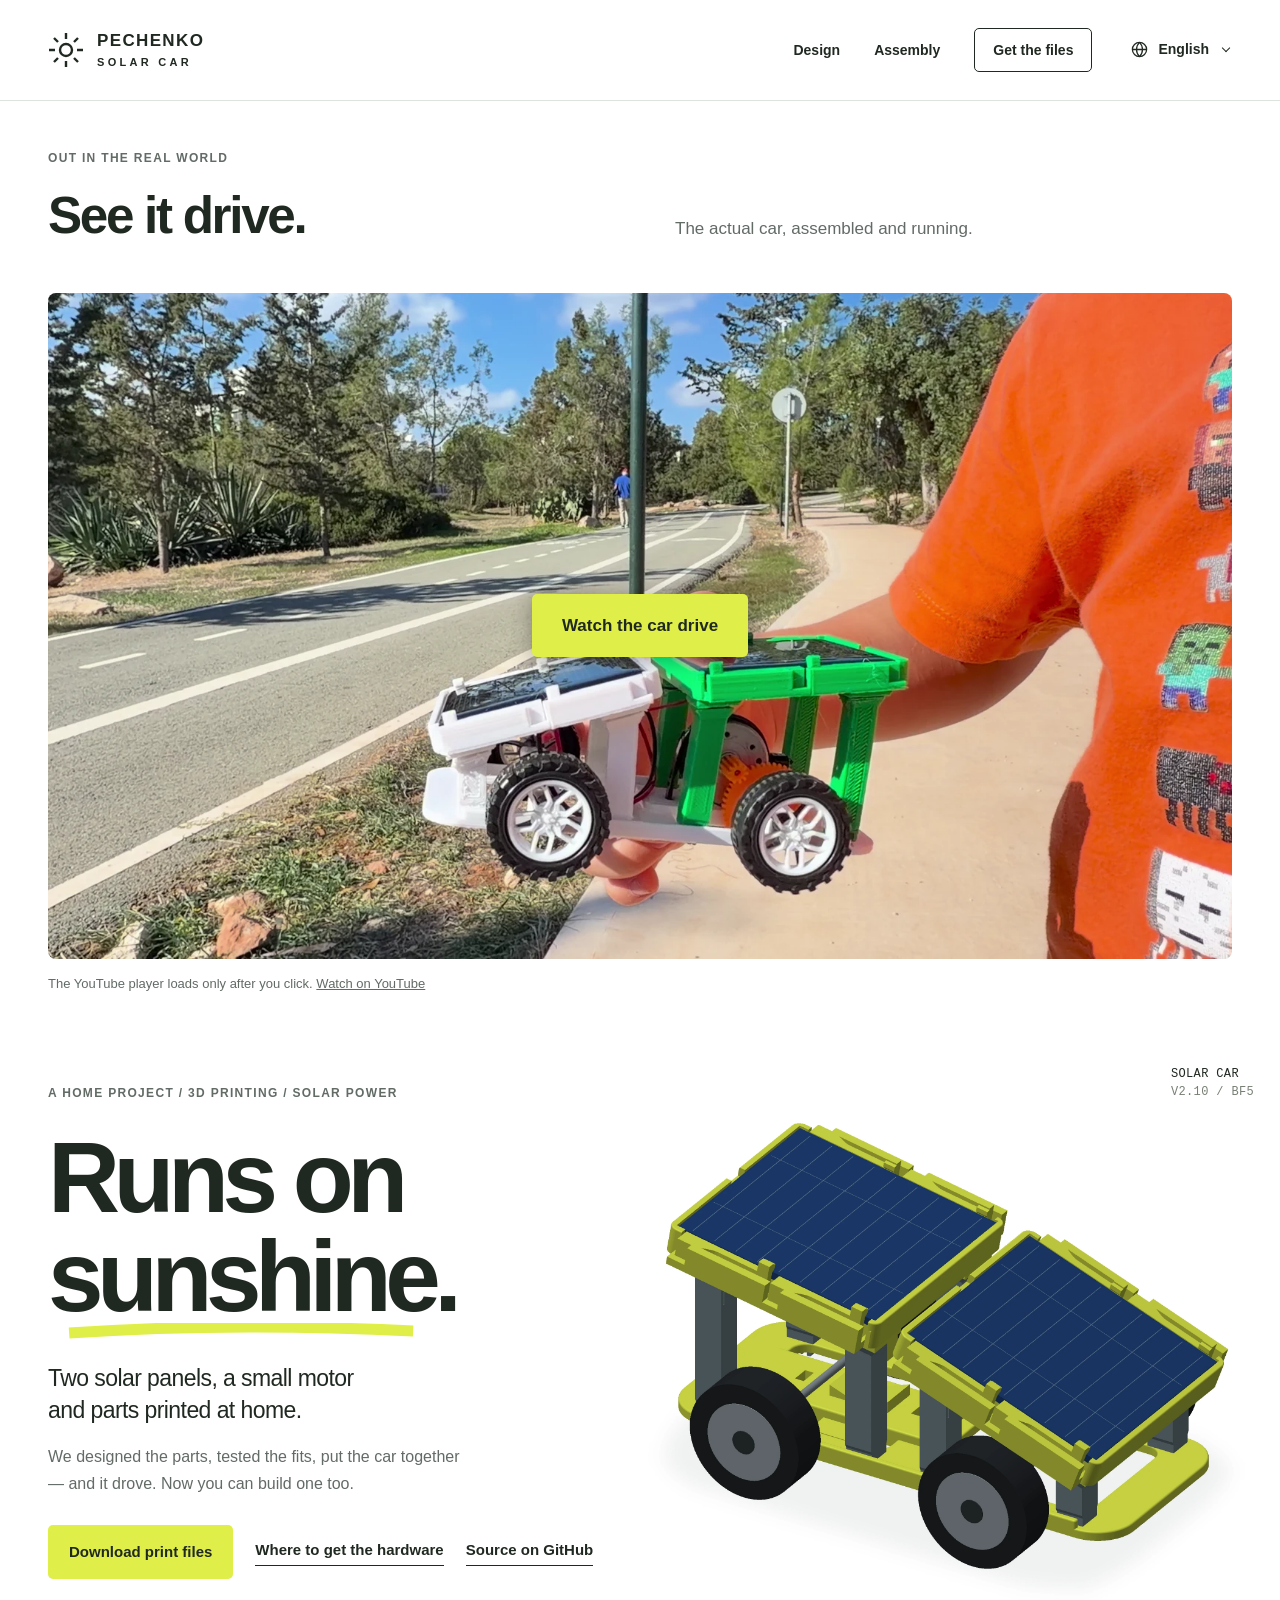
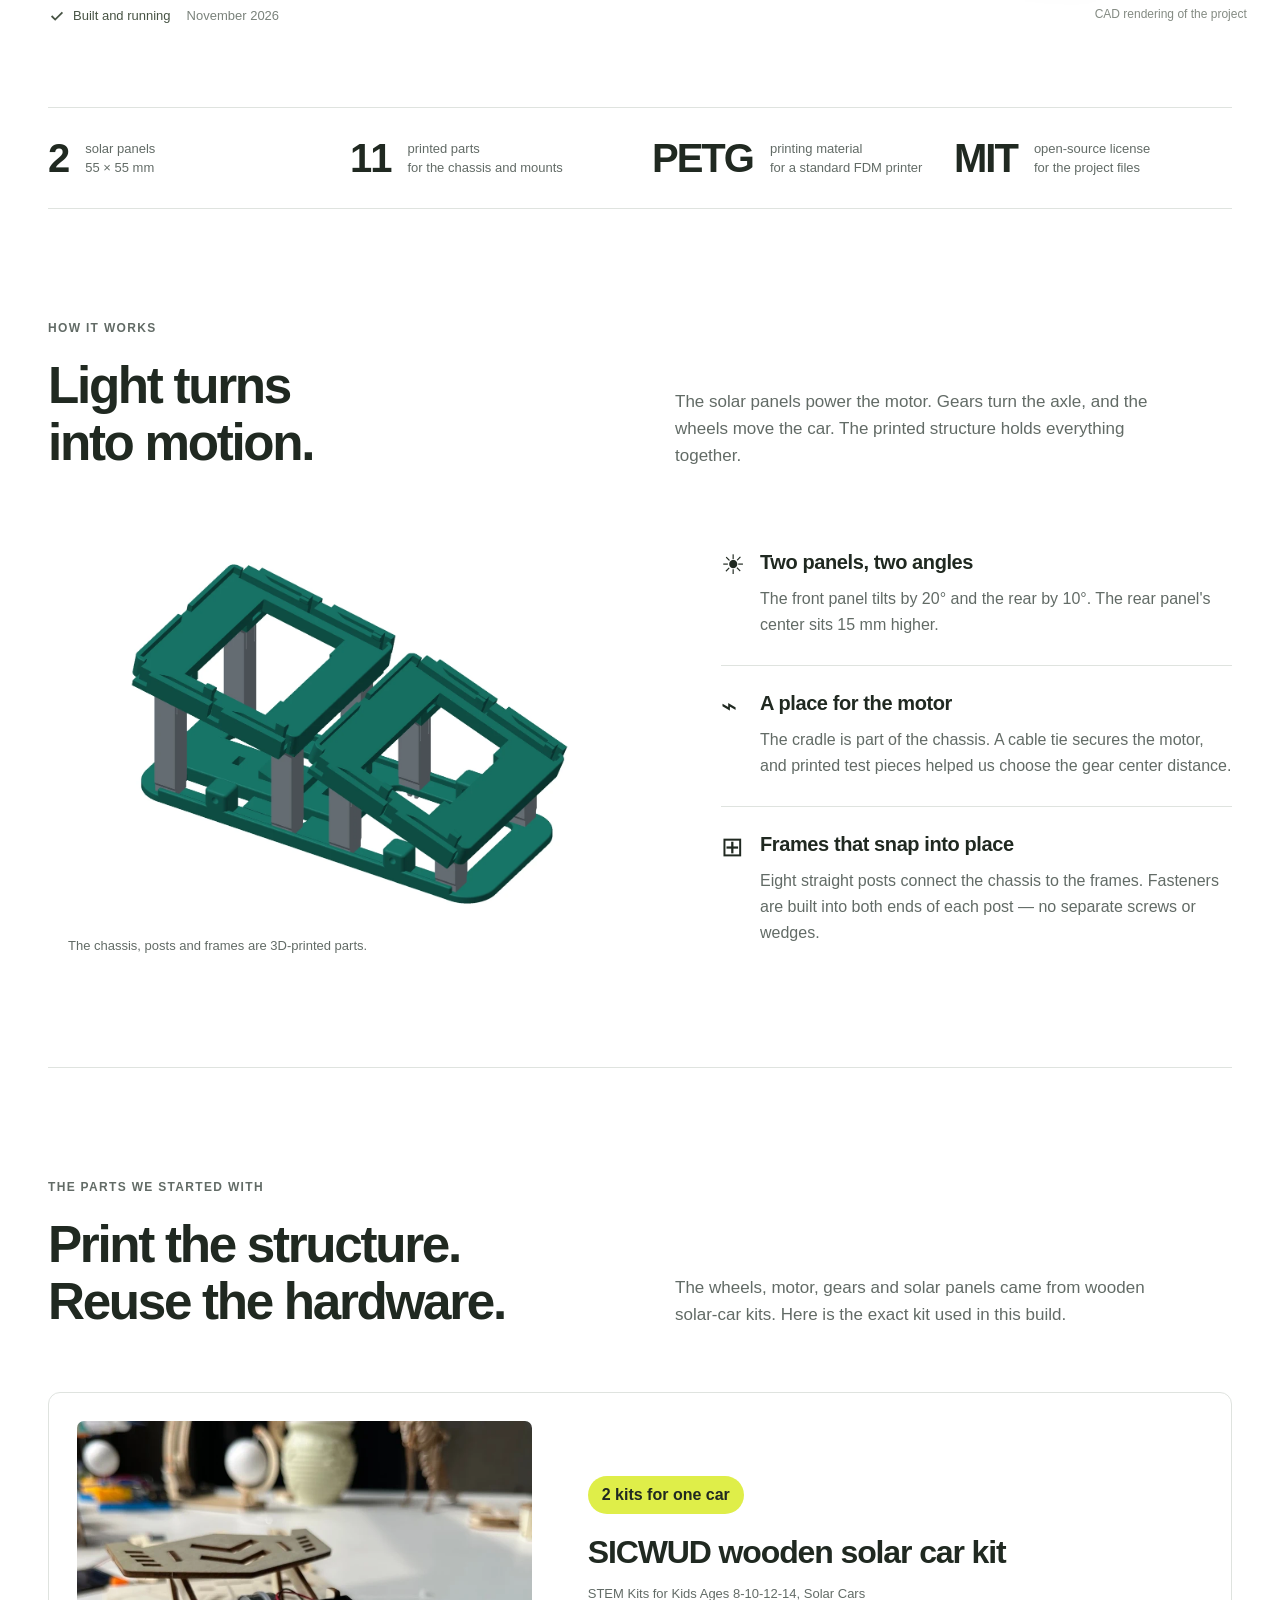
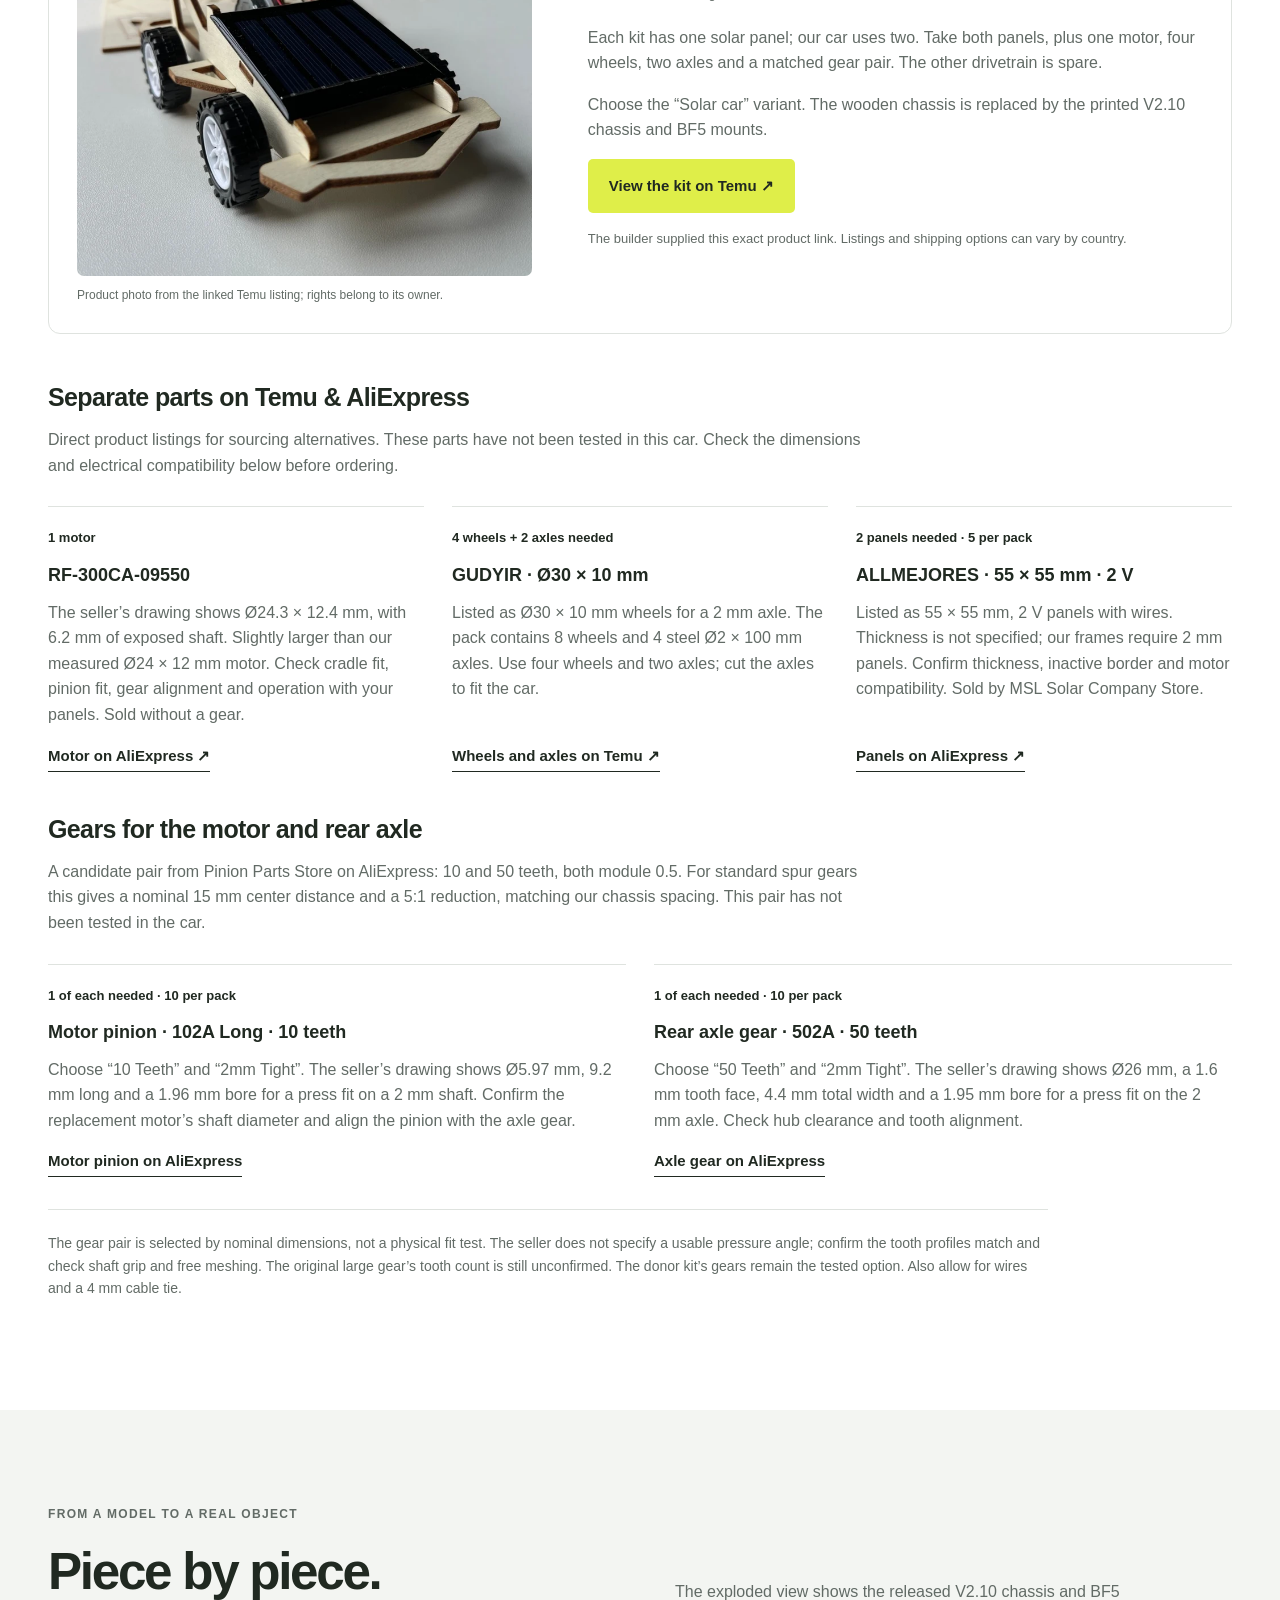
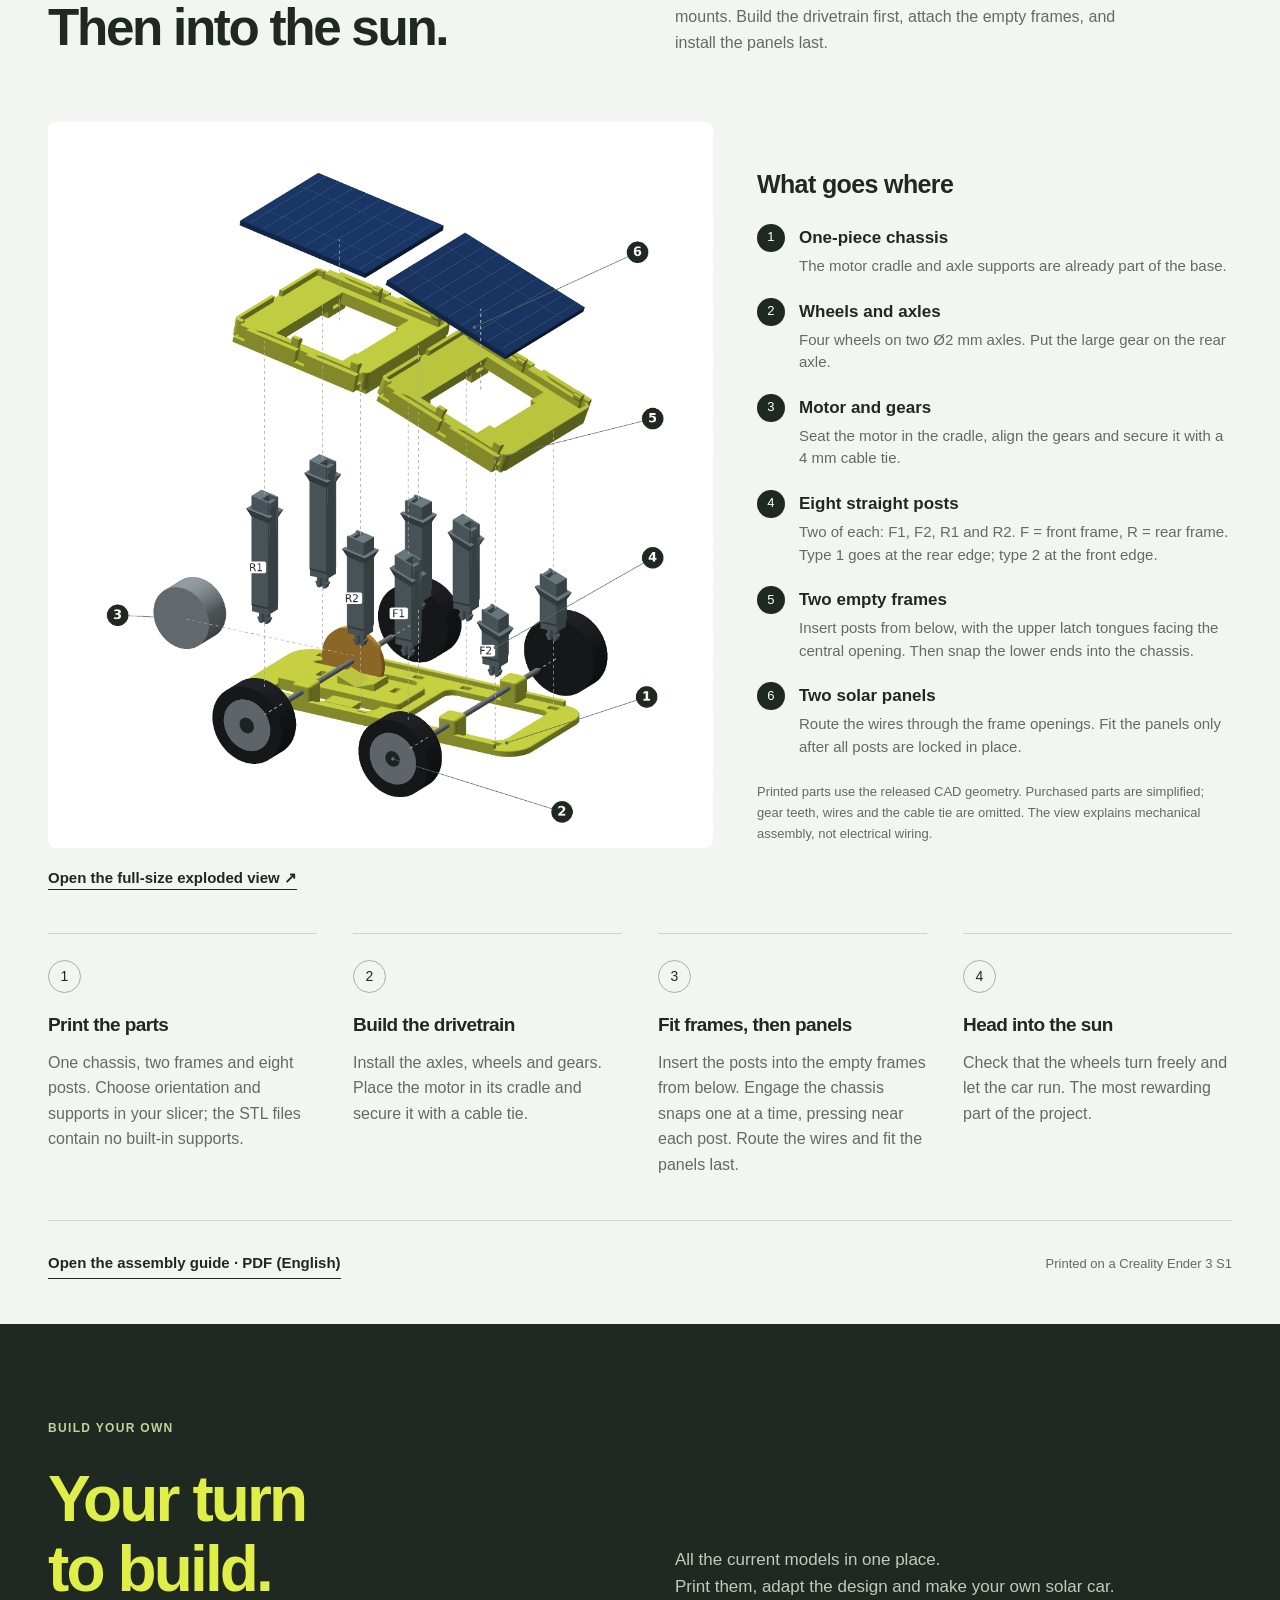
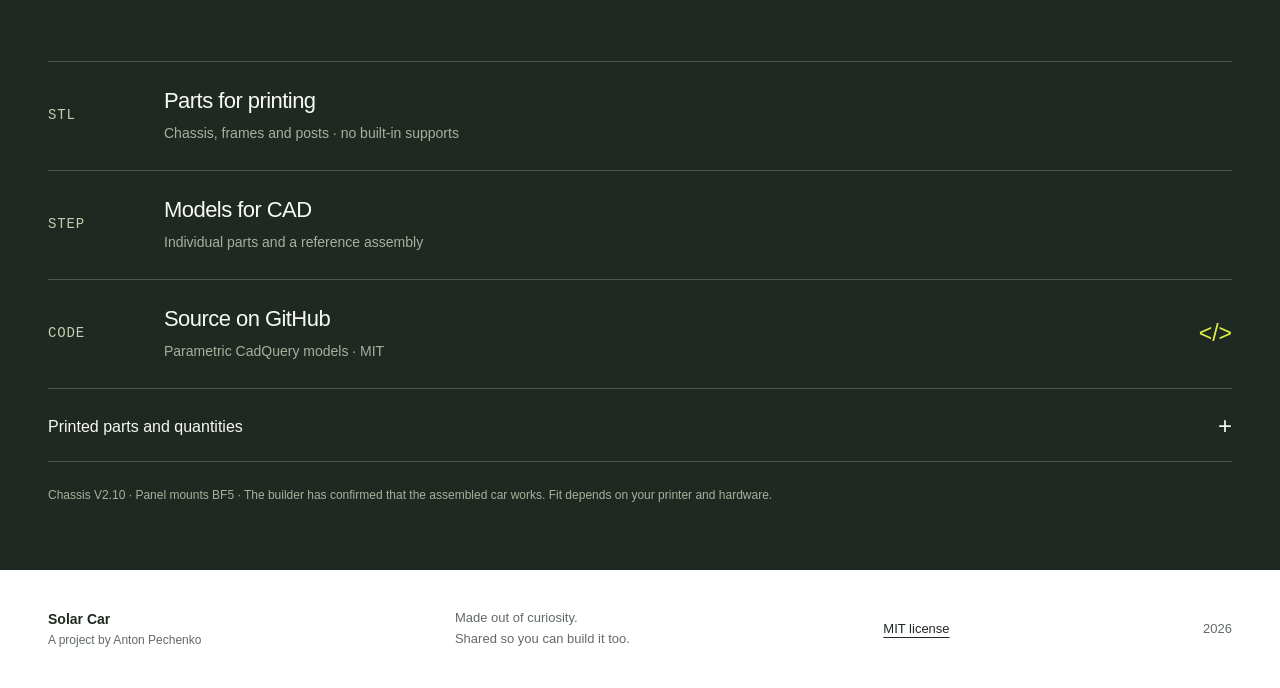
==== commit 4f788f88: "Add AliExpress motor and axle gear options with fit notes" ====
--- a/site/index.html
+++ b/site/index.html
@@ -79,7 +79,12 @@
     <article><p class="component-count">4 wheels + 2 axles needed</p><h4>GUDYIR · Ø30 × 10 mm</h4><p>Listed as Ø30 × 10 mm wheels for a 2 mm axle. The pack contains 8 wheels and 4 steel Ø2 × 100 mm axles. Use four wheels and two axles; cut the axles to fit the car.</p><a class="text-link" href="https://www.temu.com/goods.html?goods_id=601102406768026" target="_blank" rel="noopener noreferrer">Wheels and axles on Temu ↗</a></article>
     <article><p class="component-count">2 panels needed · 5 per pack</p><h4>ALLMEJORES · 55 × 55 mm · 2 V</h4><p>Listed as 55 × 55 mm, 2 V panels with wires. Thickness is not specified; our frames require 2 mm panels. Confirm thickness, inactive border and motor compatibility. Sold by MSL Solar Company Store.</p><a class="text-link" href="https://www.aliexpress.com/item/1005012060244981.html" target="_blank" rel="noopener noreferrer">Panels on AliExpress ↗</a></article>
   </div>
-  <p class="hardware-rest">Also needed: two Ø2 mm axles, a matched gear pair, wires and a 4 mm cable tie. Reuse the kit gears: the tested shaft center distance is 15.00 mm with a 10-tooth motor pinion. The large gear tooth count and the original electrical ratings are not recorded, so a complete equivalent drivetrain is not yet verified.</p>
+  <div class="alternatives-head gear-head"><h3>Gears for the motor and rear axle</h3><p>A candidate pair from Pinion Parts Store on AliExpress: 10 and 50 teeth, both module 0.5. For standard spur gears this gives a nominal 15 mm center distance and a 5:1 reduction, matching our chassis spacing. This pair has not been tested in the car.</p></div>
+  <div class="component-grid gear-grid">
+    <article><p class="component-count">1 of each needed · 10 per pack</p><h4>Motor pinion · 102A Long · 10 teeth</h4><p>Choose “10 Teeth” and “2mm Tight”. The seller’s drawing shows Ø5.97 mm, 9.2 mm long and a 1.96 mm bore for a press fit on a 2 mm shaft. Confirm the replacement motor’s shaft diameter and align the pinion with the axle gear.</p><a class="text-link" href="https://www.aliexpress.com/item/32963402664.html" target="_blank" rel="noopener noreferrer">Motor pinion on AliExpress</a></article>
+    <article><p class="component-count">1 of each needed · 10 per pack</p><h4>Rear axle gear · 502A · 50 teeth</h4><p>Choose “50 Teeth” and “2mm Tight”. The seller’s drawing shows Ø26 mm, a 1.6 mm tooth face, 4.4 mm total width and a 1.95 mm bore for a press fit on the 2 mm axle. Check hub clearance and tooth alignment.</p><a class="text-link" href="https://www.aliexpress.com/item/32967309928.html" target="_blank" rel="noopener noreferrer">Axle gear on AliExpress</a></article>
+  </div>
+  <p class="hardware-rest">The gear pair is selected by nominal dimensions, not a physical fit test. The seller does not specify a usable pressure angle; confirm the tooth profiles match and check shaft grip and free meshing. The original large gear’s tooth count is still unconfirmed. The donor kit’s gears remain the tested option. Also allow for wires and a 4 mm cable tie.</p>
 </section>
 <section class="journey" id="build" aria-labelledby="build-title"><div class="wrap">
   <div class="journey-head"><div><p class="eyebrow">From a model to a real object</p><h2 id="build-title">Piece by piece.<br>Then into the sun.</h2></div><p>The exploded view shows the released V2.10 chassis and BF5 mounts. Build the drivetrain first, attach the empty frames, and install the panels last.</p></div>
--- a/site/solar-car-assets/style.css
+++ b/site/solar-car-assets/style.css
@@ -36,6 +36,7 @@
 .alternatives-head{max-width:820px;margin-top:48px}.alternatives-head h3,.assembly-key h3{font-size:25px;line-height:1.25;letter-spacing:-.025em;margin-bottom:14px}.alternatives-head p{font-size:16px;color:var(--muted)}
 .component-grid{display:grid;grid-template-columns:repeat(3,minmax(0,1fr));gap:28px;margin-top:28px}.component-grid article{border-top:1px solid var(--line);padding-top:21px;display:flex;align-items:flex-start;flex-direction:column}.component-count{font-size:13px!important;font-weight:700;color:var(--ink)!important;margin-bottom:14px}.component-grid h4{font-size:18px;line-height:1.35;margin:0 0 12px}.component-grid p{font-size:16px;color:var(--muted)}.component-grid .text-link{margin-top:auto}.hardware-rest{font-size:14px;color:var(--muted);border-top:1px solid var(--line);padding-top:22px;margin:32px 0 0;max-width:1000px}
 .assembly-layout{display:grid;grid-template-columns:minmax(0,1.4fr) minmax(0,1fr);gap:44px;align-items:center;margin-top:38px}.exploded-figure{margin:0;min-width:0}.exploded-figure img{width:100%;border-radius:8px}.exploded-figure figcaption{margin-top:16px}.assembly-key{min-width:0}.diagram-legend{list-style:none;counter-reset:legend;padding:0;margin:24px 0}.diagram-legend li{counter-increment:legend;position:relative;padding-left:42px;margin-bottom:20px}.diagram-legend li:before{content:counter(legend);position:absolute;top:0;left:0;display:grid;place-items:center;width:28px;height:28px;border-radius:50%;background:var(--ink);color:white;font-size:13px}.diagram-legend strong{font-size:17px}.diagram-legend p{font-size:15px;color:var(--muted);line-height:1.5;margin:4px 0 0}.diagram-note{font-size:13px;color:var(--muted);margin-bottom:0}
+.gear-head{margin-top:42px}.gear-grid{grid-template-columns:repeat(2,minmax(0,1fr))}
 @media(max-width:1000px){.donor-card{gap:28px}.donor-copy h3{font-size:27px}.assembly-layout{gap:26px}.component-grid{gap:20px}}
 @media(max-width:760px){.donor-card{grid-template-columns:1fr;padding:18px;gap:22px}.donor-card figure{max-width:460px;margin:auto}.donor-copy h3{font-size:27px}.component-grid{grid-template-columns:1fr;gap:28px}.assembly-layout{grid-template-columns:1fr;gap:32px}.diagram-legend{display:grid;grid-template-columns:1fr 1fr;gap:24px 20px}.diagram-legend li{margin:0}.assembly-key h3{font-size:25px}}
 @media(max-width:430px){.diagram-legend{grid-template-columns:1fr}}
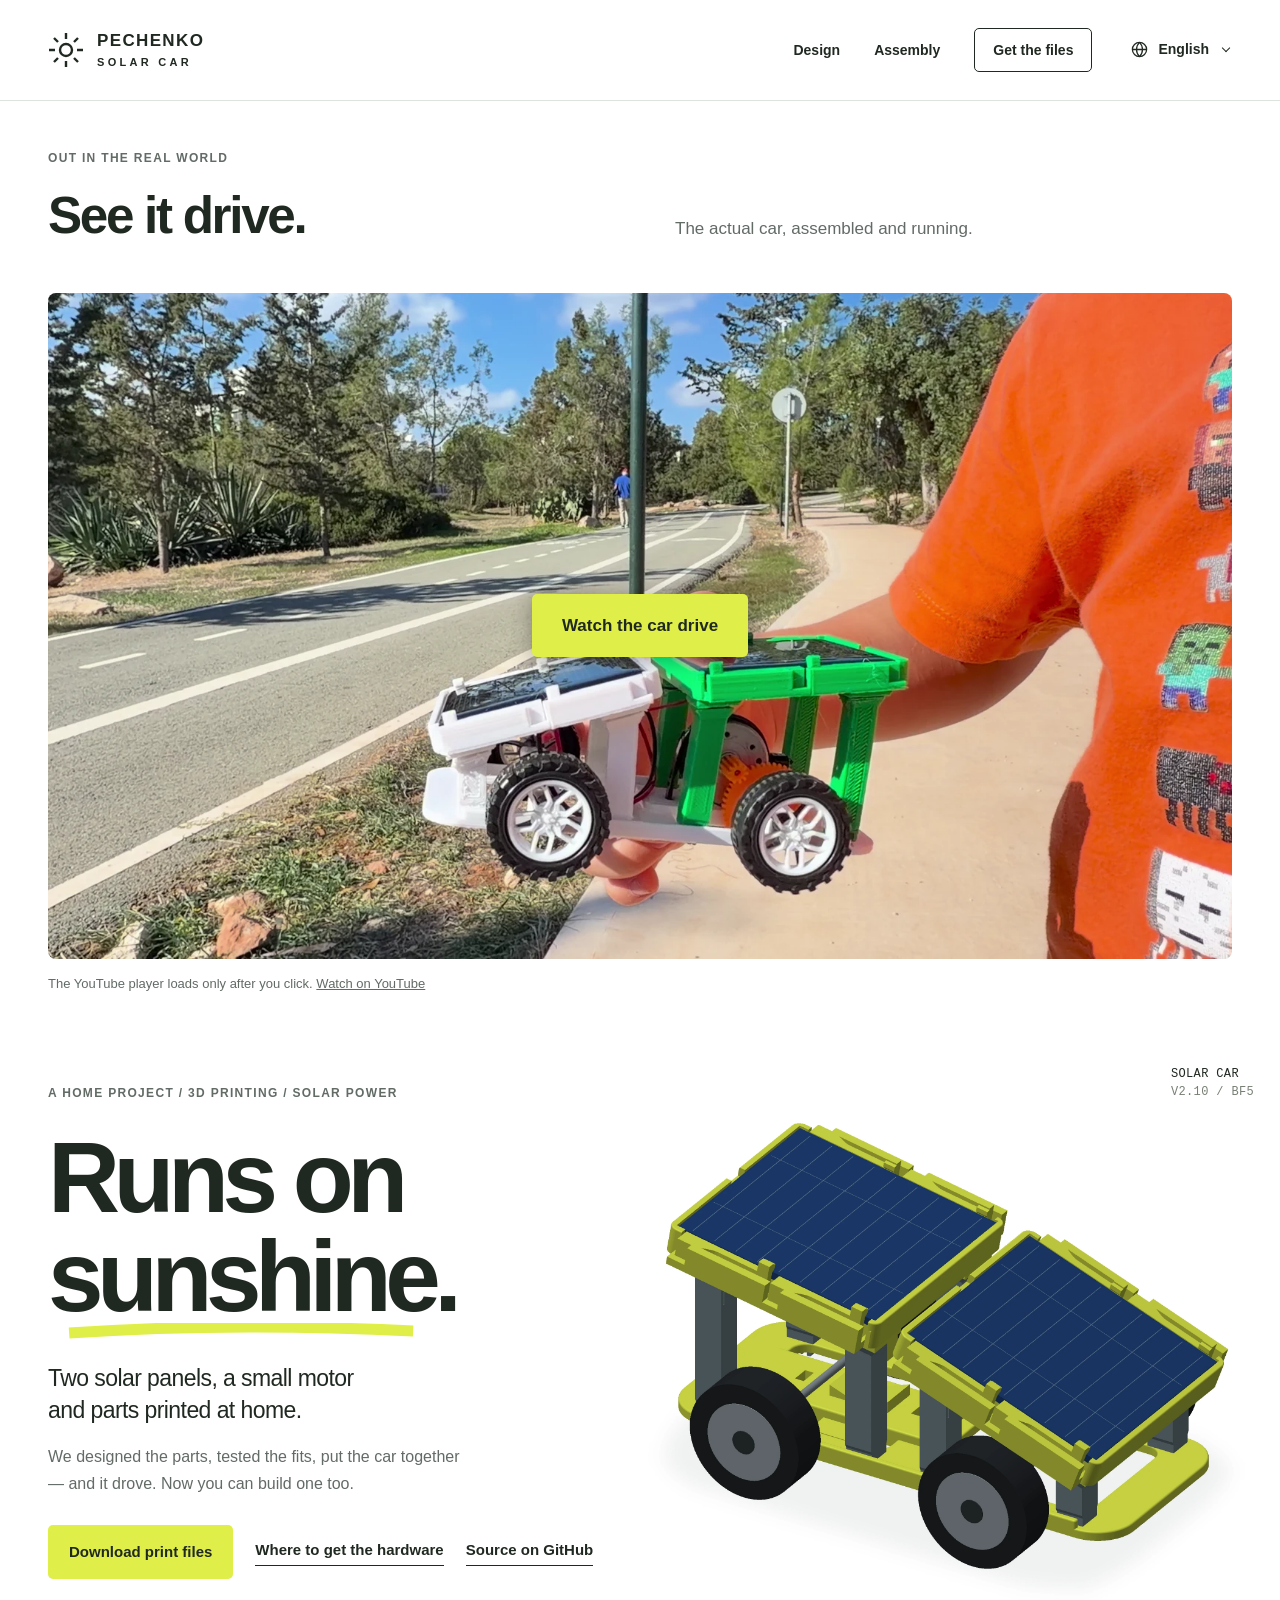
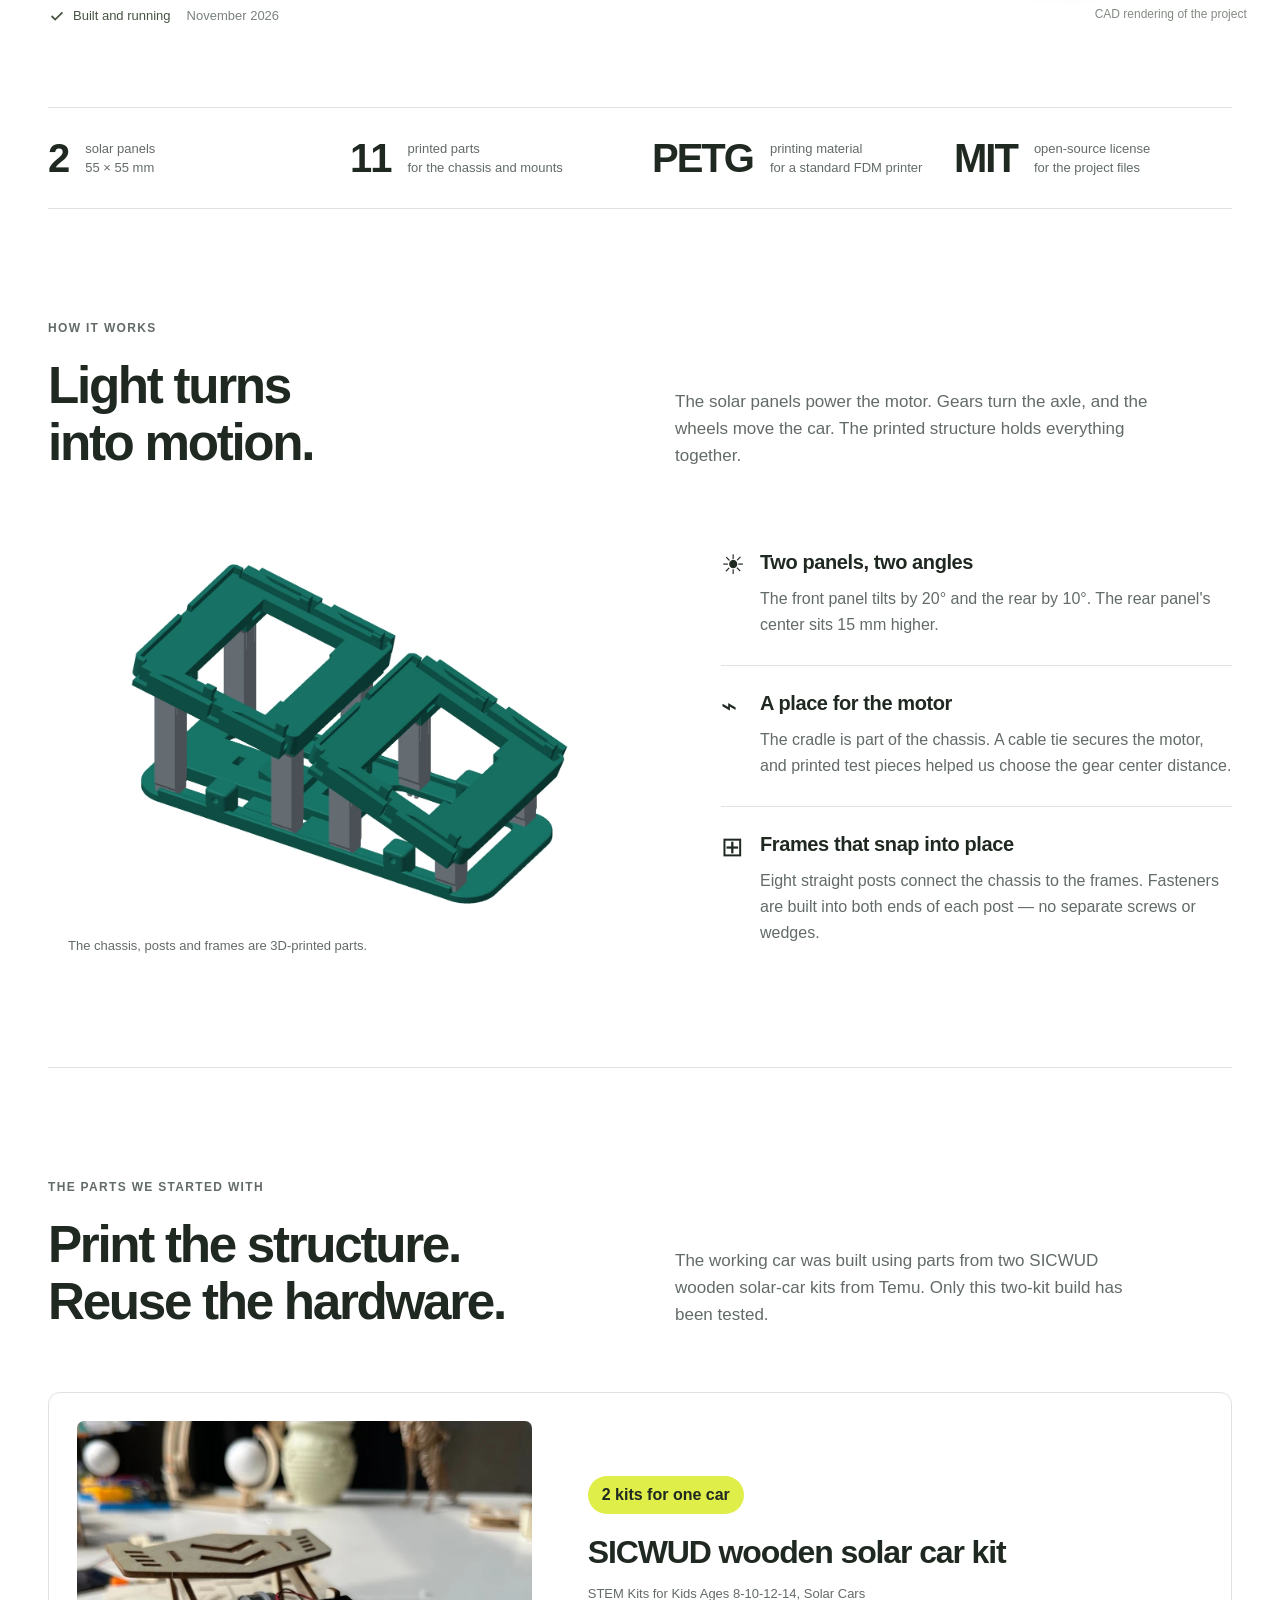
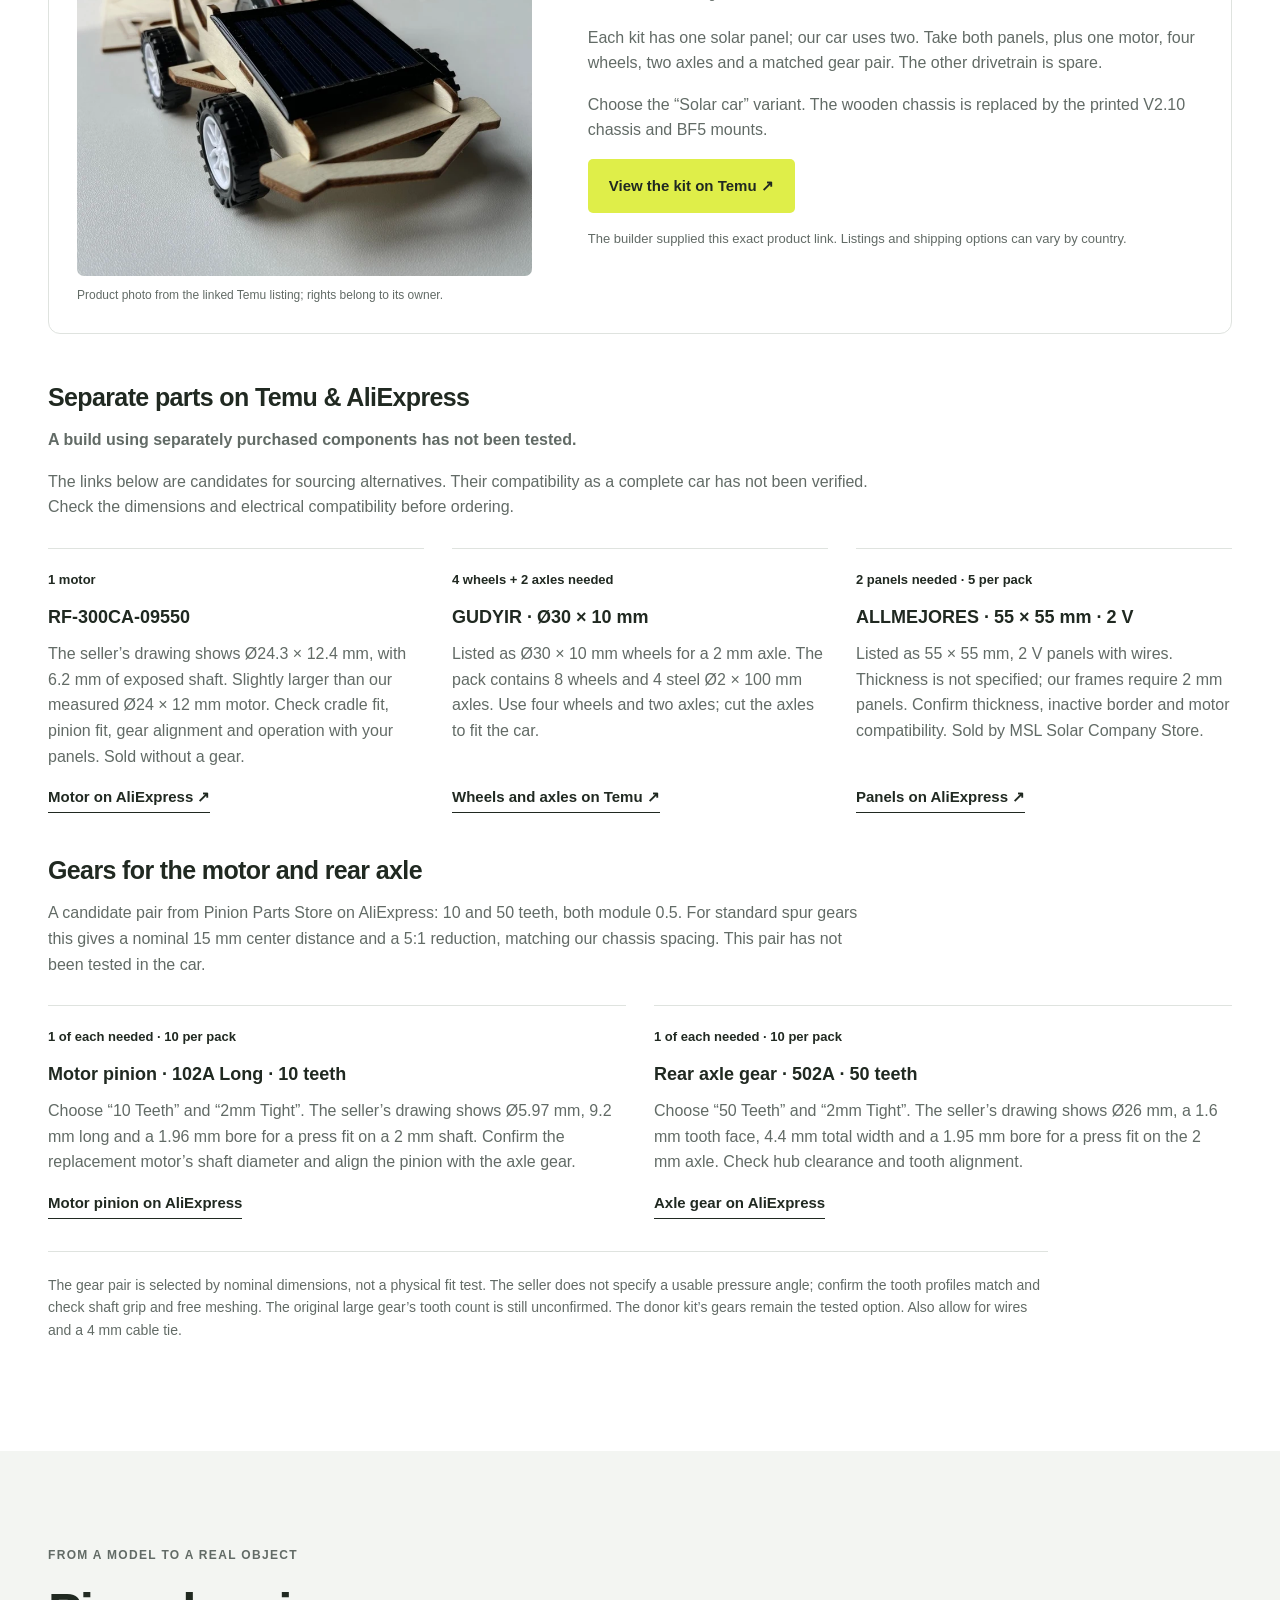
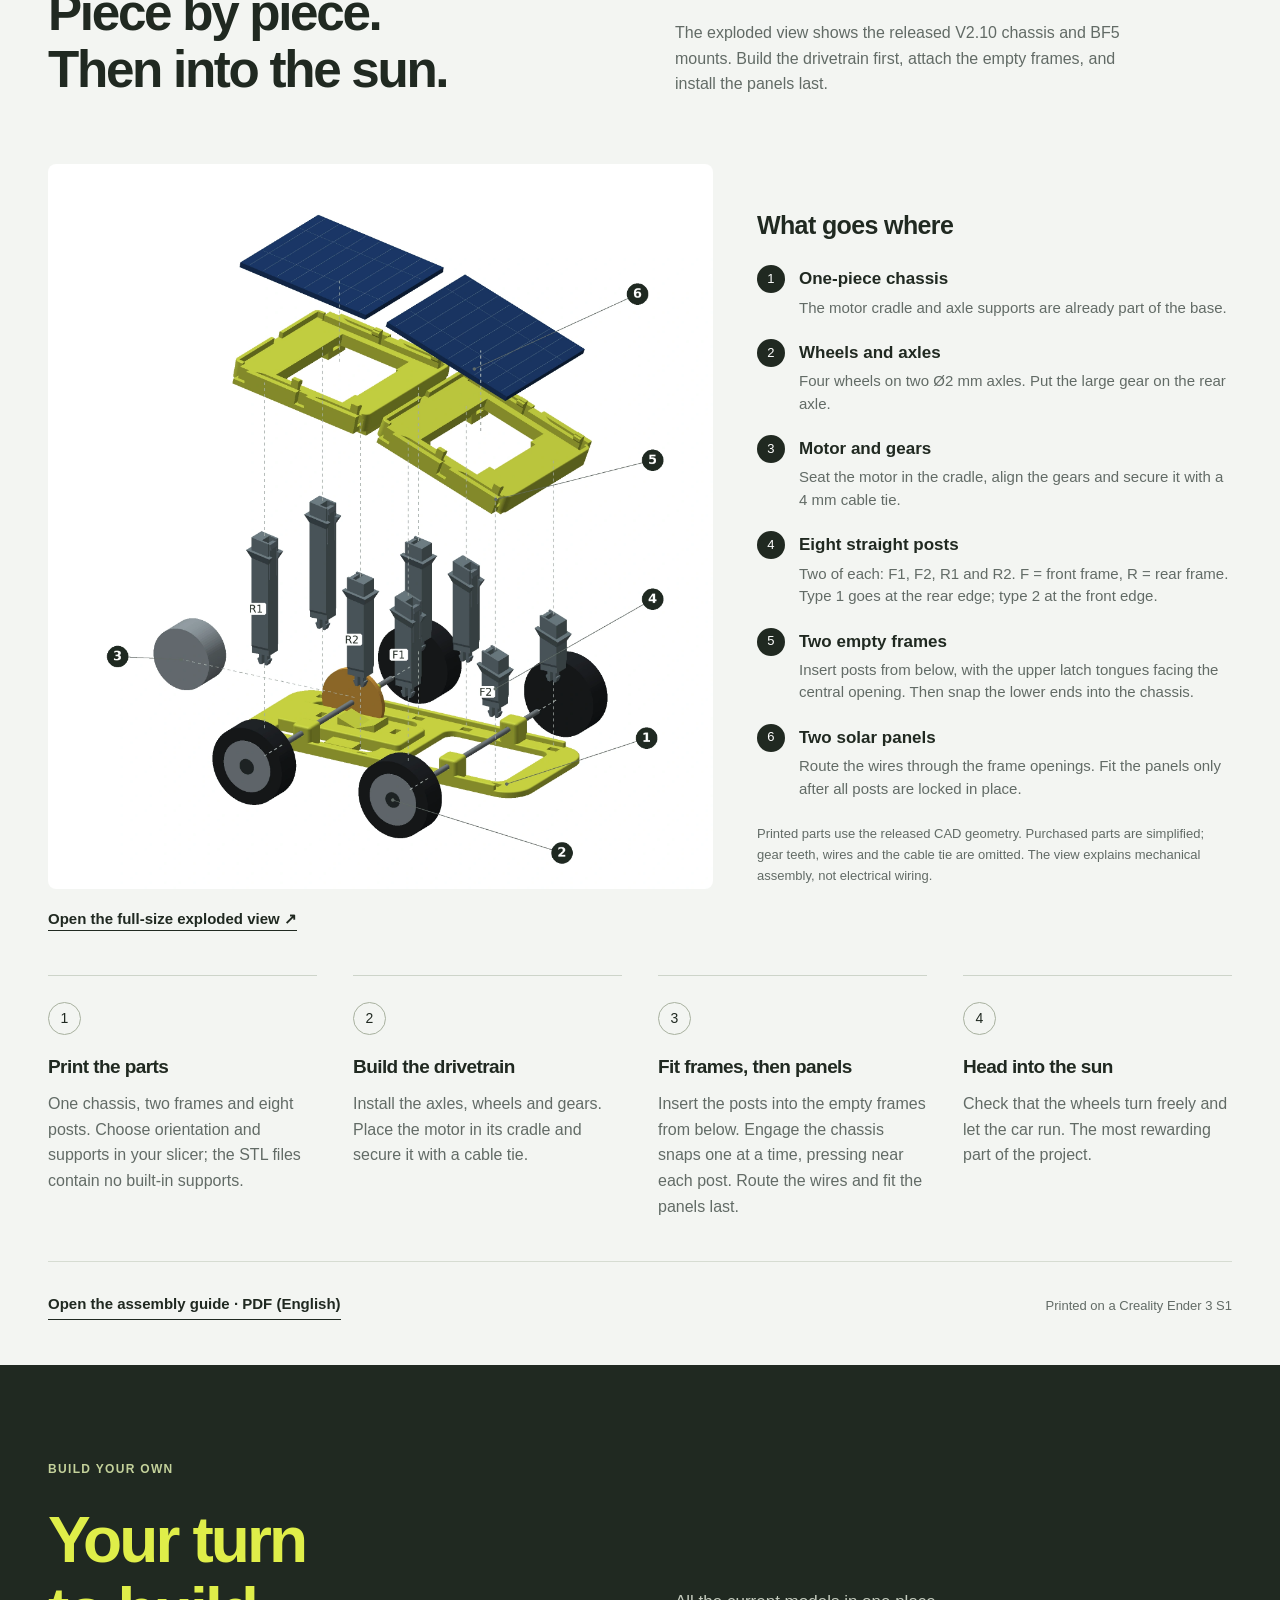
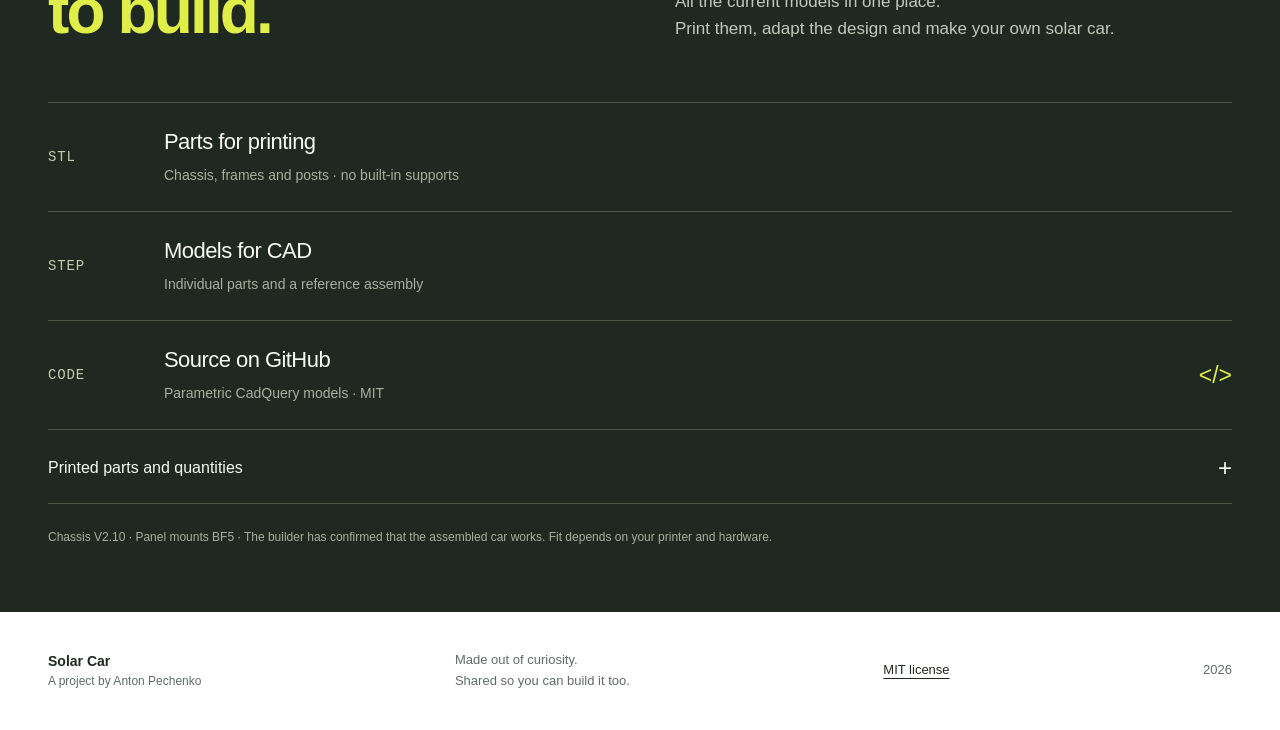
==== commit d66612d9: "Clarify that only the two-kit car build has been tested" ====
--- a/site/index.html
+++ b/site/index.html
@@ -68,12 +68,12 @@
   </div>
 </section>
 <section class="section wrap hardware" id="hardware" aria-labelledby="hardware-title">
-  <div class="section-head"><p class="eyebrow">The parts we started with</p><h2 id="hardware-title">Print the structure.<br>Reuse the hardware.</h2><p>The wheels, motor, gears and solar panels came from wooden solar-car kits. Here is the exact kit used in this build.</p></div>
+  <div class="section-head"><p class="eyebrow">The parts we started with</p><h2 id="hardware-title">Print the structure.<br>Reuse the hardware.</h2><p>The working car was built using parts from two SICWUD wooden solar-car kits from Temu. Only this two-kit build has been tested.</p></div>
   <article class="donor-card">
     <figure><a href="https://www.temu.com/goods.html?goods_id=606027684660893&amp;sku_id=93361448944809" target="_blank" rel="noopener noreferrer"><img src="solar-car-assets/donor-kit.webp" width="800" height="800" loading="lazy" alt="Product photo of the SICWUD wooden solar car kit, with one panel, motor and four wheels"></a><figcaption>Product photo from the linked Temu listing; rights belong to its owner.</figcaption></figure>
     <div class="donor-copy"><p class="quantity-badge">2 kits for one car</p><h3>SICWUD wooden solar car kit</h3><p class="listing-name">STEM Kits for Kids Ages 8-10-12-14, Solar Cars</p><p>Each kit has one solar panel; our car uses two. Take both panels, plus one motor, four wheels, two axles and a matched gear pair. The other drivetrain is spare.</p><p>Choose the “Solar car” variant. The wooden chassis is replaced by the printed V2.10 chassis and BF5 mounts.</p><a class="button primary" href="https://www.temu.com/goods.html?goods_id=606027684660893&amp;sku_id=93361448944809" target="_blank" rel="noopener noreferrer">View the kit on Temu ↗</a><p class="kit-note">The builder supplied this exact product link. Listings and shipping options can vary by country.</p></div>
   </article>
-  <div class="alternatives-head"><h3>Separate parts on Temu &amp; AliExpress</h3><p>Direct product listings for sourcing alternatives. These parts have not been tested in this car. Check the dimensions and electrical compatibility below before ordering.</p></div>
+  <div class="alternatives-head"><h3>Separate parts on Temu &amp; AliExpress</h3><p><strong>A build using separately purchased components has not been tested.</strong></p><p>The links below are candidates for sourcing alternatives. Their compatibility as a complete car has not been verified. Check the dimensions and electrical compatibility before ordering.</p></div>
   <div class="component-grid">
     <article><p class="component-count">1 motor</p><h4>RF-300CA-09550</h4><p>The seller’s drawing shows Ø24.3 × 12.4 mm, with 6.2 mm of exposed shaft. Slightly larger than our measured Ø24 × 12 mm motor. Check cradle fit, pinion fit, gear alignment and operation with your panels. Sold without a gear.</p><a class="text-link" href="https://www.aliexpress.com/item/1005006061376932.html" target="_blank" rel="noopener noreferrer">Motor on AliExpress ↗</a></article>
     <article><p class="component-count">4 wheels + 2 axles needed</p><h4>GUDYIR · Ø30 × 10 mm</h4><p>Listed as Ø30 × 10 mm wheels for a 2 mm axle. The pack contains 8 wheels and 4 steel Ø2 × 100 mm axles. Use four wheels and two axles; cut the axles to fit the car.</p><a class="text-link" href="https://www.temu.com/goods.html?goods_id=601102406768026" target="_blank" rel="noopener noreferrer">Wheels and axles on Temu ↗</a></article>
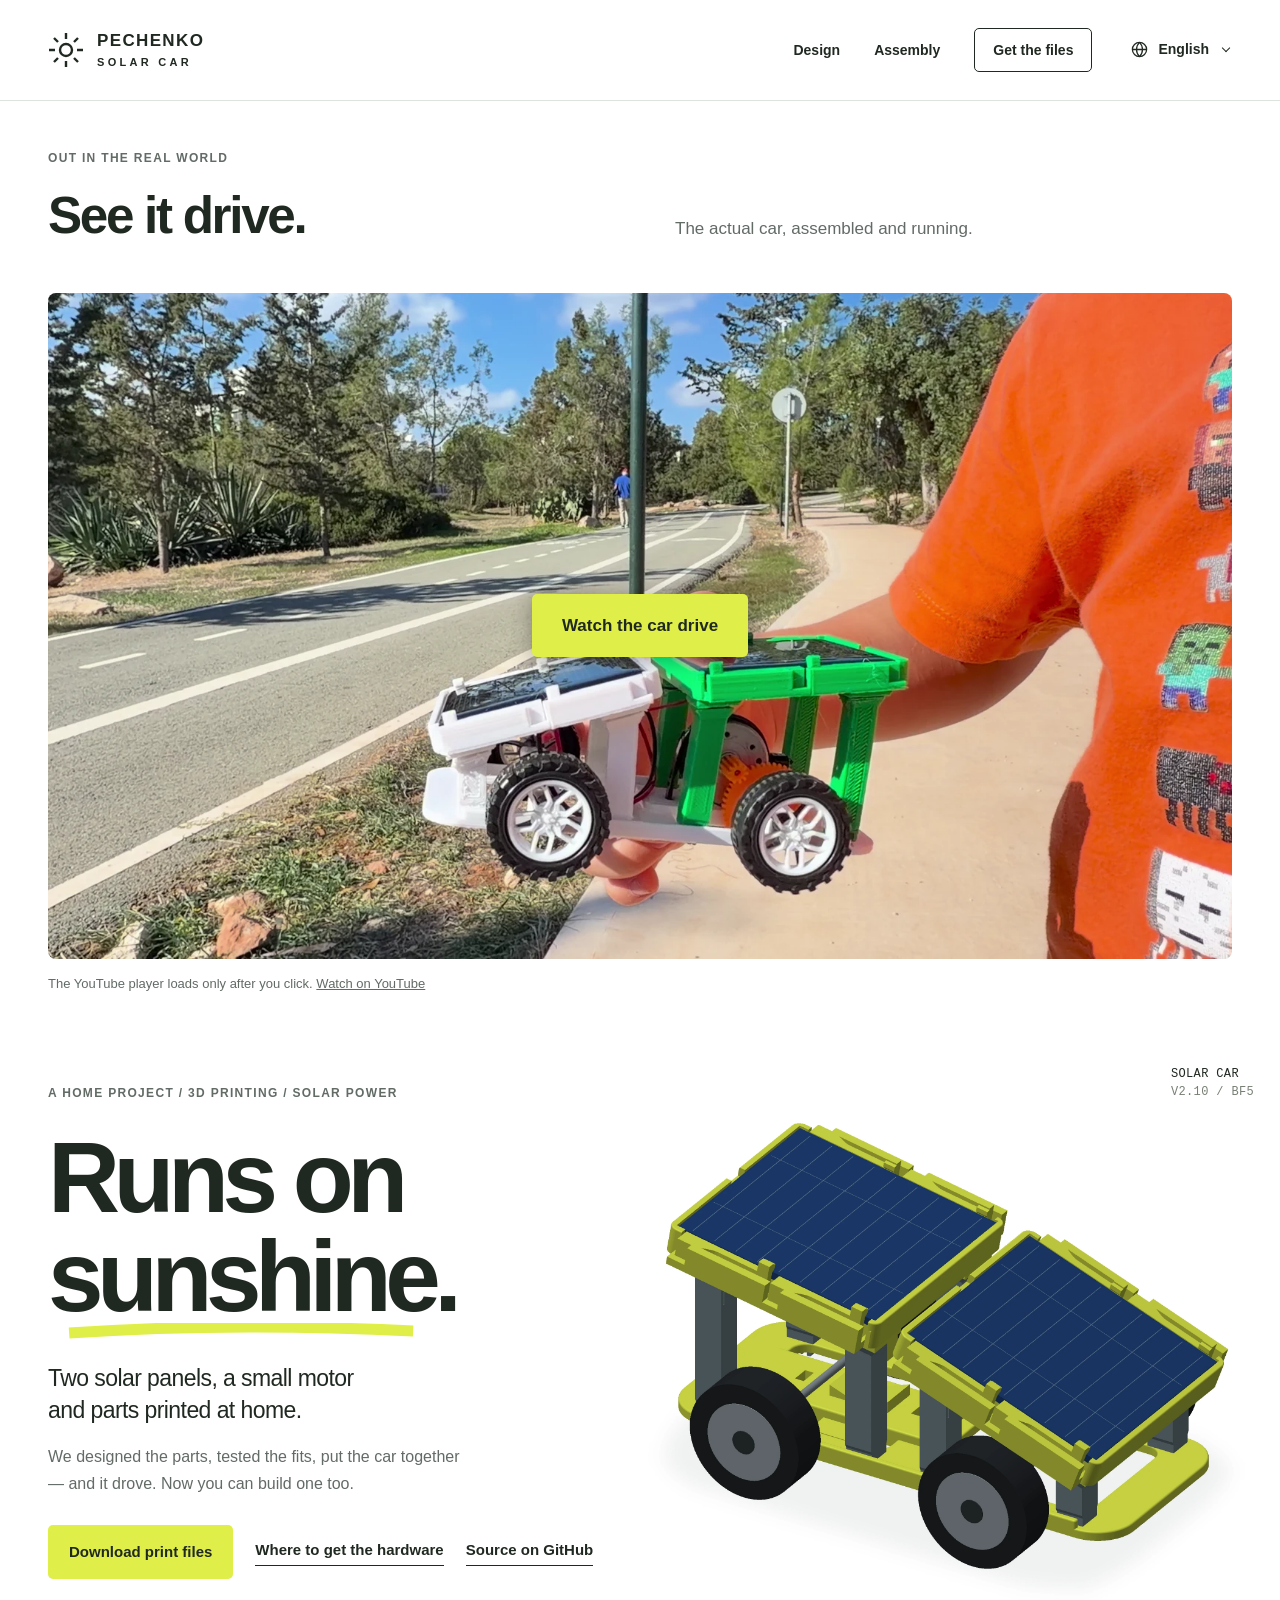
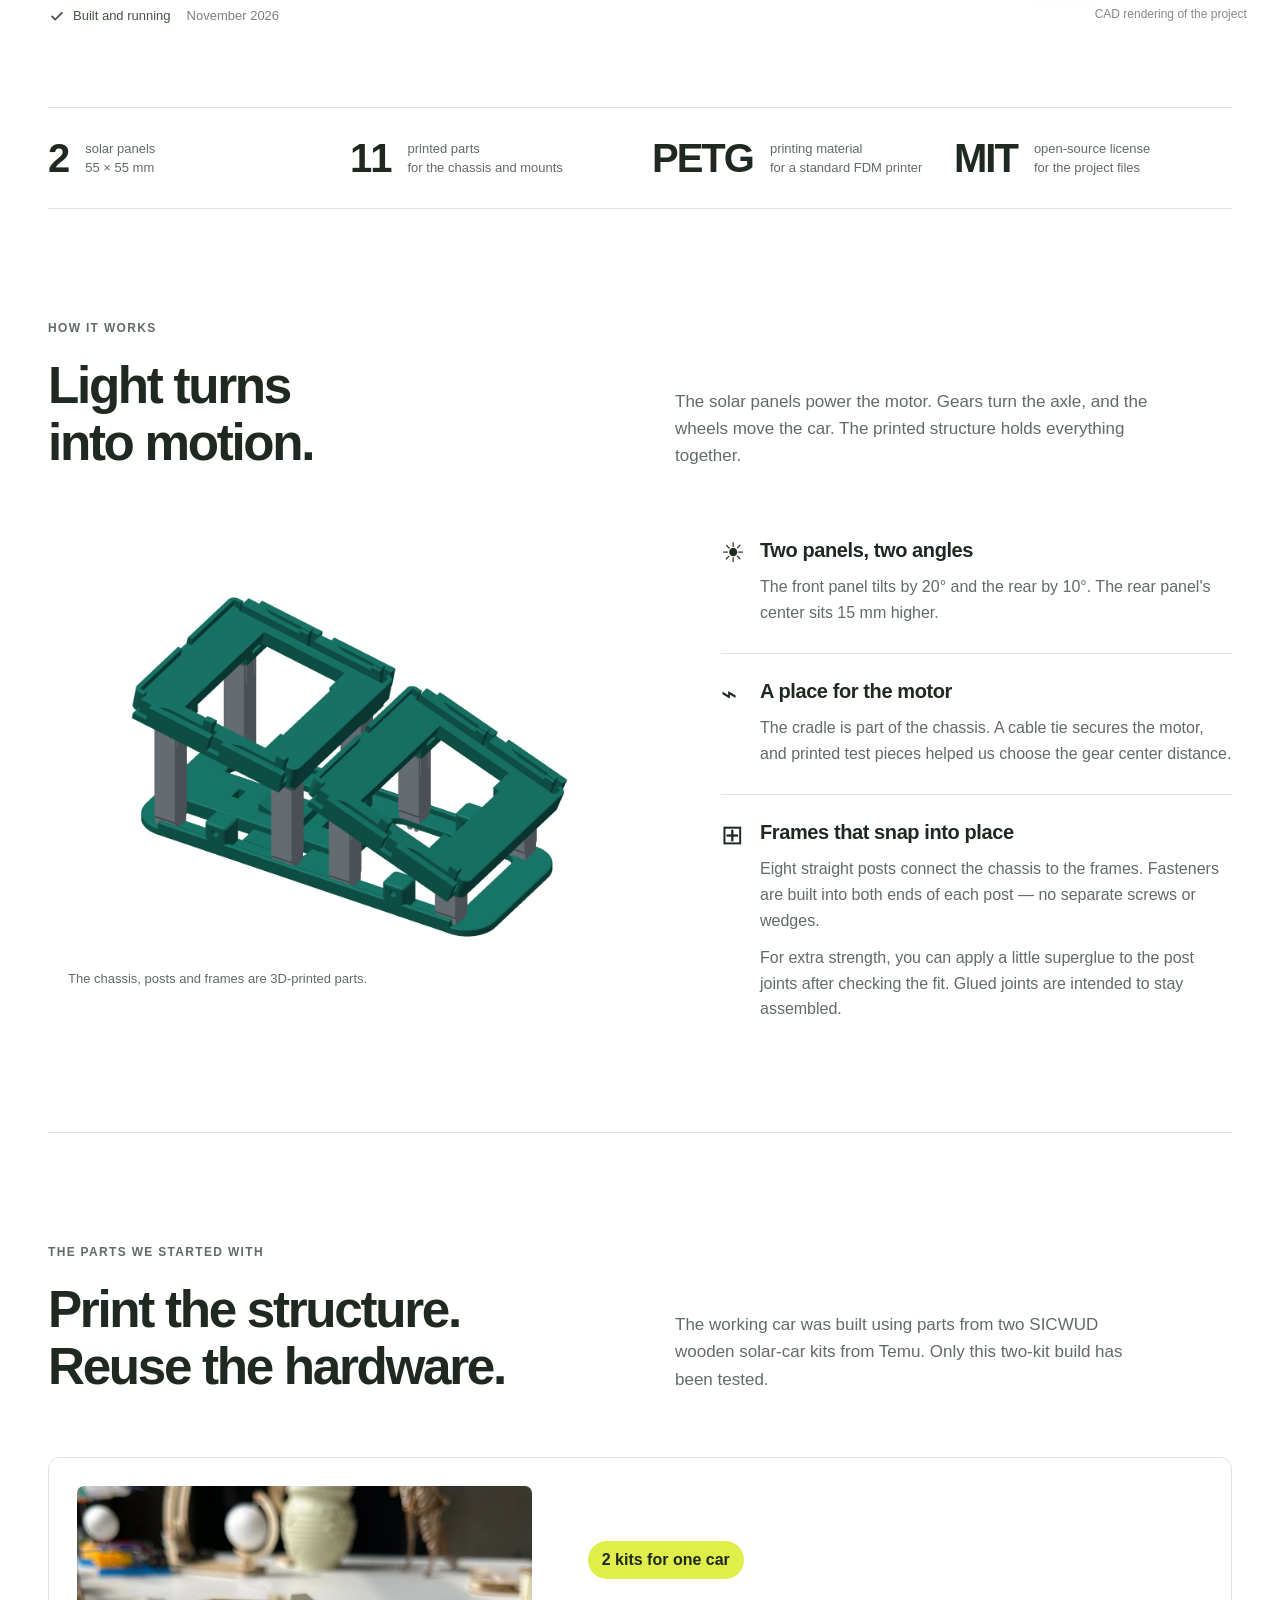
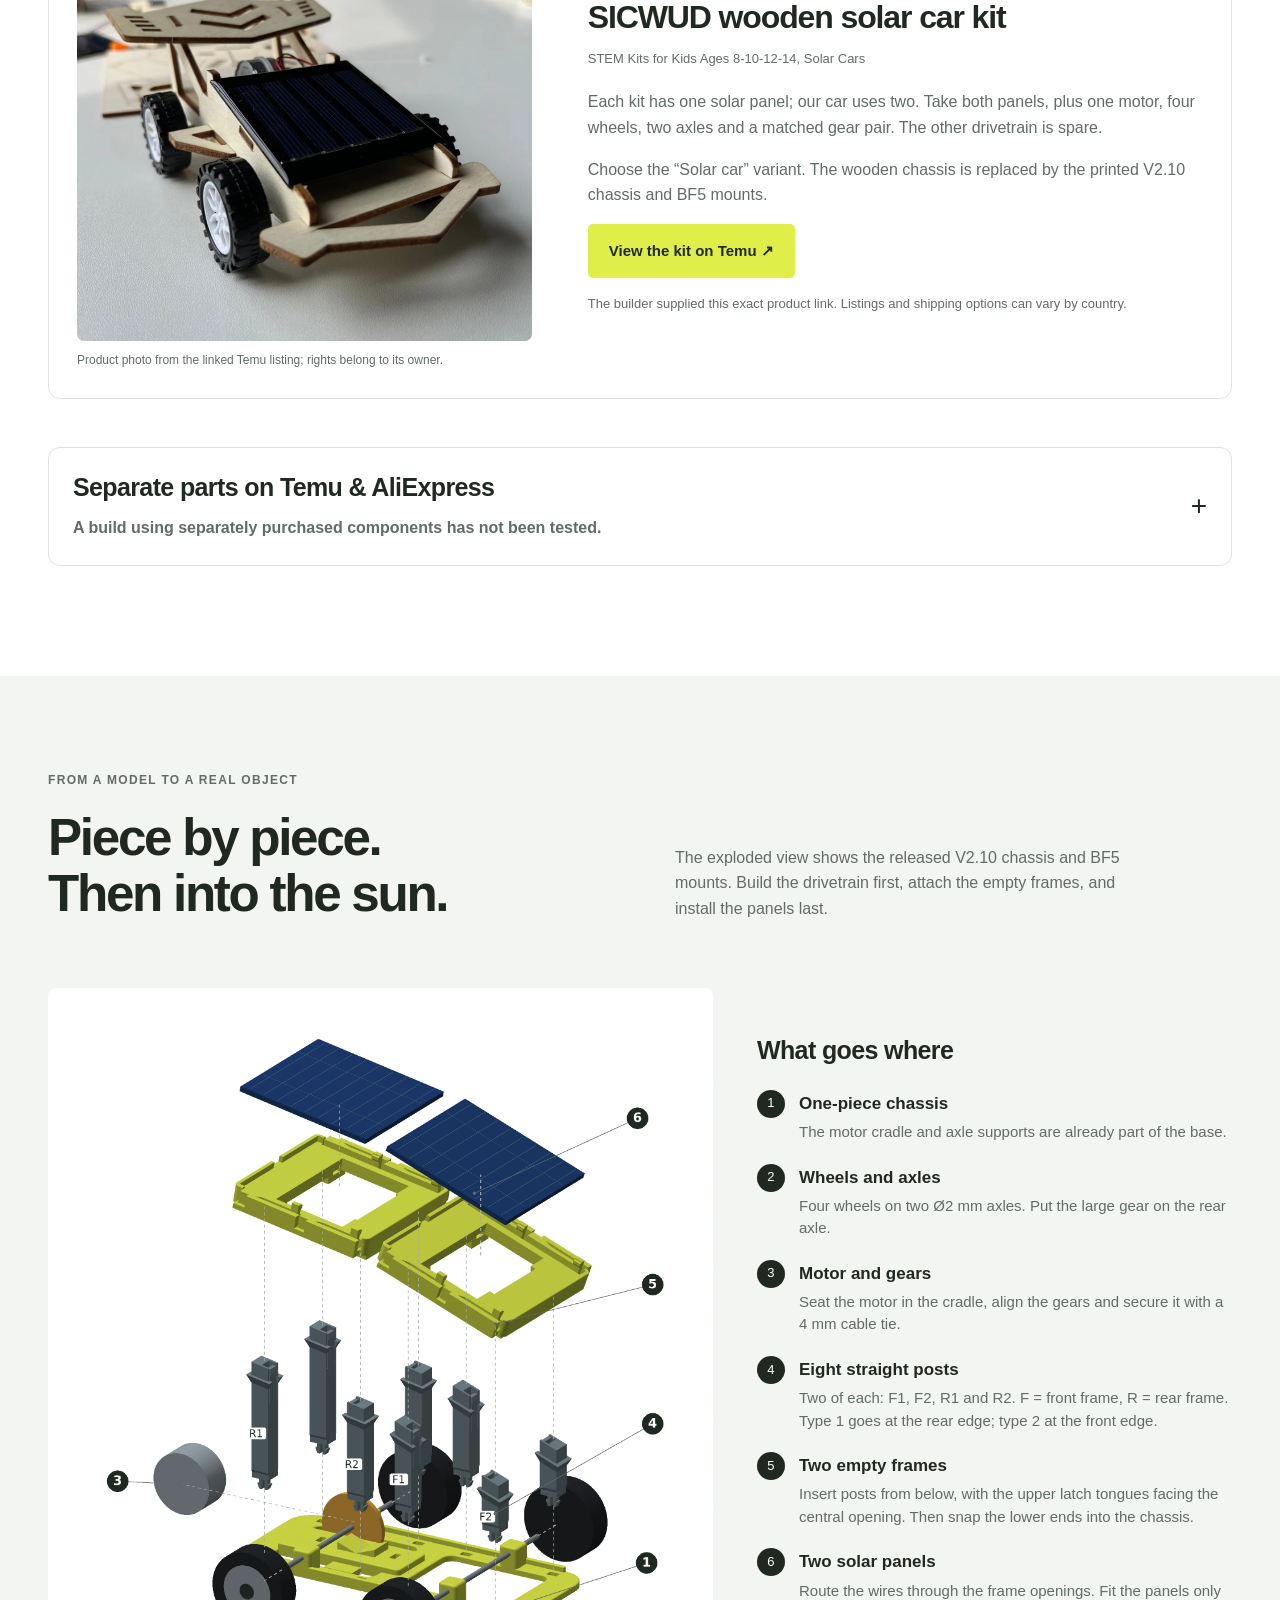
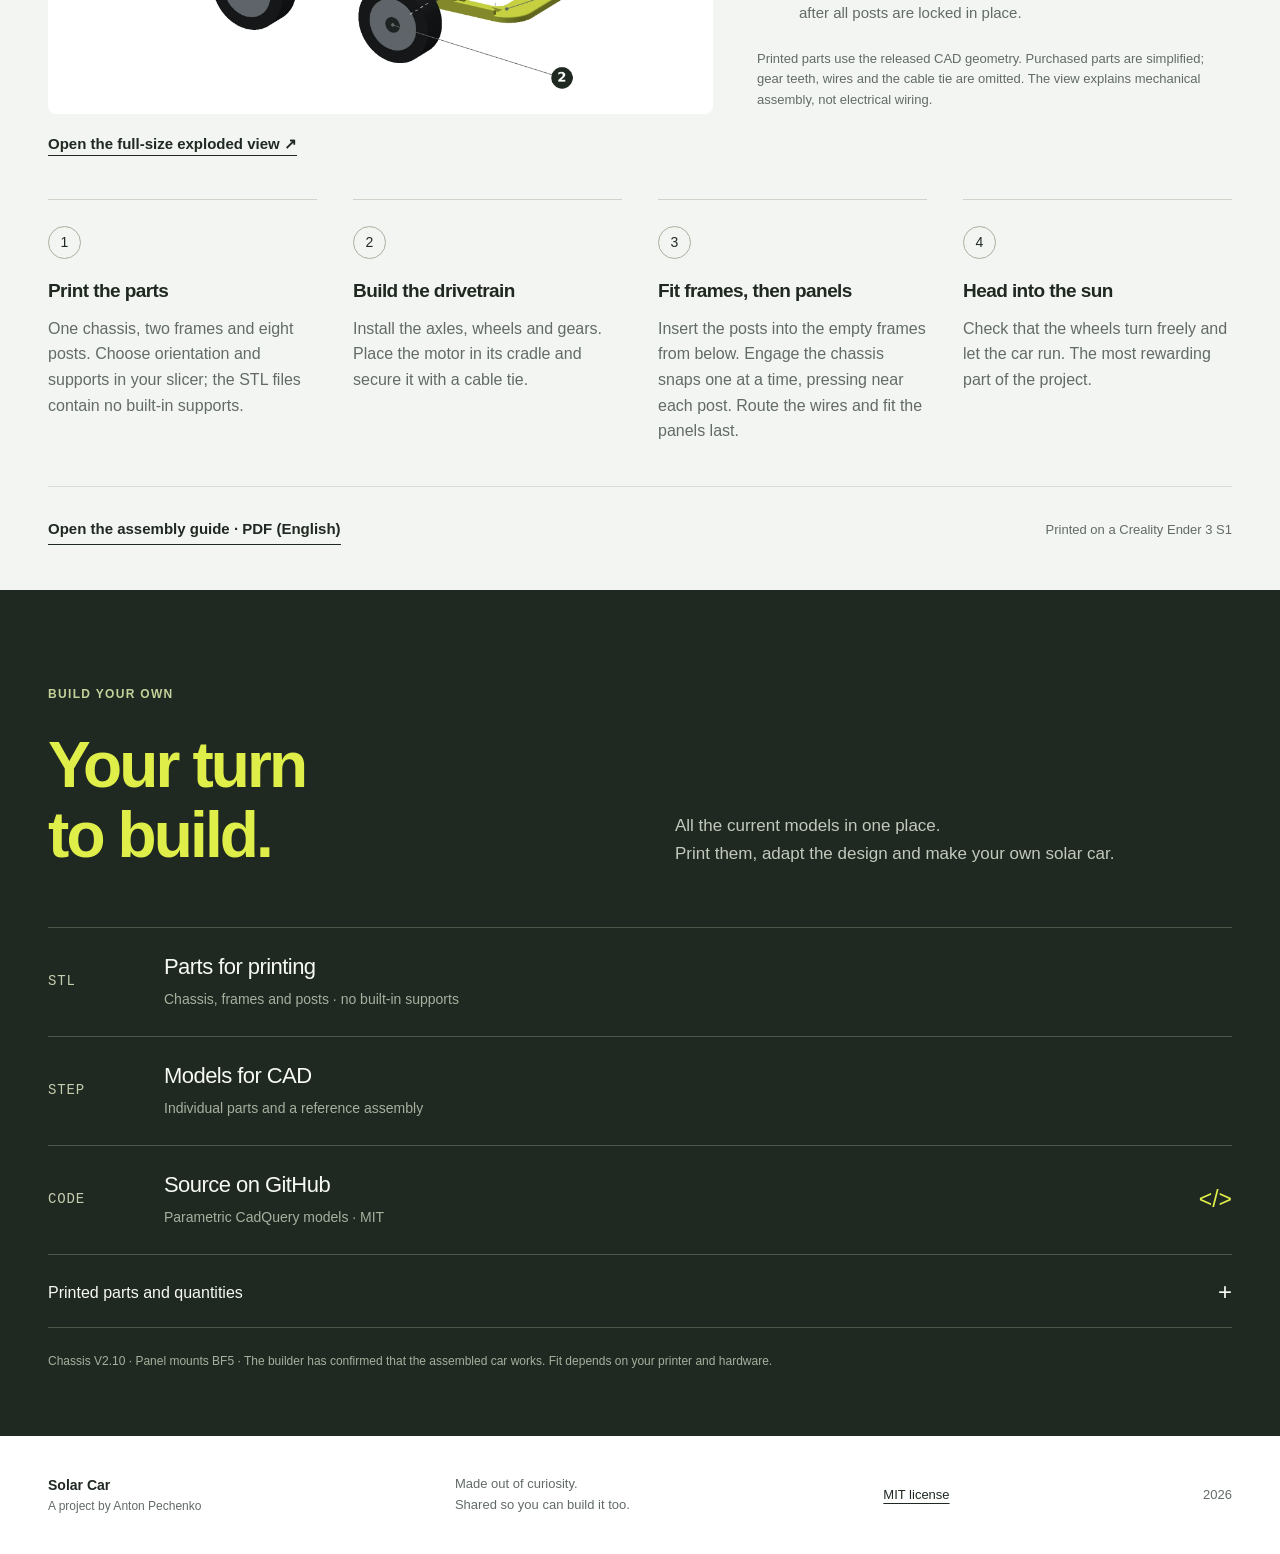
==== commit df382a8e: "Add optional superglue note and collapse separate hardware options" ====
--- a/site/index.html
+++ b/site/index.html
@@ -63,7 +63,7 @@
     <div class="design-notes">
       <article><span class="note-mark" aria-hidden="true">☀</span><h3>Two panels, two angles</h3><p>The front panel tilts by 20° and the rear by 10°. The rear panel&#x27;s center sits 15 mm higher.</p></article>
       <article><span class="note-mark" aria-hidden="true">⌁</span><h3>A place for the motor</h3><p>The cradle is part of the chassis. A cable tie secures the motor, and printed test pieces helped us choose the gear center distance.</p></article>
-      <article><span class="note-mark" aria-hidden="true">⊞</span><h3>Frames that snap into place</h3><p>Eight straight posts connect the chassis to the frames. Fasteners are built into both ends of each post — no separate screws or wedges.</p></article>
+      <article><span class="note-mark" aria-hidden="true">⊞</span><h3>Frames that snap into place</h3><p>Eight straight posts connect the chassis to the frames. Fasteners are built into both ends of each post — no separate screws or wedges.</p><p>For extra strength, you can apply a little superglue to the post joints after checking the fit. Glued joints are intended to stay assembled.</p></article>
     </div>
   </div>
 </section>
@@ -73,7 +73,10 @@
     <figure><a href="https://www.temu.com/goods.html?goods_id=606027684660893&amp;sku_id=93361448944809" target="_blank" rel="noopener noreferrer"><img src="solar-car-assets/donor-kit.webp" width="800" height="800" loading="lazy" alt="Product photo of the SICWUD wooden solar car kit, with one panel, motor and four wheels"></a><figcaption>Product photo from the linked Temu listing; rights belong to its owner.</figcaption></figure>
     <div class="donor-copy"><p class="quantity-badge">2 kits for one car</p><h3>SICWUD wooden solar car kit</h3><p class="listing-name">STEM Kits for Kids Ages 8-10-12-14, Solar Cars</p><p>Each kit has one solar panel; our car uses two. Take both panels, plus one motor, four wheels, two axles and a matched gear pair. The other drivetrain is spare.</p><p>Choose the “Solar car” variant. The wooden chassis is replaced by the printed V2.10 chassis and BF5 mounts.</p><a class="button primary" href="https://www.temu.com/goods.html?goods_id=606027684660893&amp;sku_id=93361448944809" target="_blank" rel="noopener noreferrer">View the kit on Temu ↗</a><p class="kit-note">The builder supplied this exact product link. Listings and shipping options can vary by country.</p></div>
   </article>
-  <div class="alternatives-head"><h3>Separate parts on Temu &amp; AliExpress</h3><p><strong>A build using separately purchased components has not been tested.</strong></p><p>The links below are candidates for sourcing alternatives. Their compatibility as a complete car has not been verified. Check the dimensions and electrical compatibility before ordering.</p></div>
+  <details class="component-options">
+  <summary><span class="component-options-title">Separate parts on Temu &amp; AliExpress</span><strong class="component-options-status">A build using separately purchased components has not been tested.</strong></summary>
+  <div class="component-options-content">
+  <div class="alternatives-head"><p>The links below are candidates for sourcing alternatives. Their compatibility as a complete car has not been verified. Check the dimensions and electrical compatibility before ordering.</p></div>
   <div class="component-grid">
     <article><p class="component-count">1 motor</p><h4>RF-300CA-09550</h4><p>The seller’s drawing shows Ø24.3 × 12.4 mm, with 6.2 mm of exposed shaft. Slightly larger than our measured Ø24 × 12 mm motor. Check cradle fit, pinion fit, gear alignment and operation with your panels. Sold without a gear.</p><a class="text-link" href="https://www.aliexpress.com/item/1005006061376932.html" target="_blank" rel="noopener noreferrer">Motor on AliExpress ↗</a></article>
     <article><p class="component-count">4 wheels + 2 axles needed</p><h4>GUDYIR · Ø30 × 10 mm</h4><p>Listed as Ø30 × 10 mm wheels for a 2 mm axle. The pack contains 8 wheels and 4 steel Ø2 × 100 mm axles. Use four wheels and two axles; cut the axles to fit the car.</p><a class="text-link" href="https://www.temu.com/goods.html?goods_id=601102406768026" target="_blank" rel="noopener noreferrer">Wheels and axles on Temu ↗</a></article>
@@ -85,6 +88,8 @@
     <article><p class="component-count">1 of each needed · 10 per pack</p><h4>Rear axle gear · 502A · 50 teeth</h4><p>Choose “50 Teeth” and “2mm Tight”. The seller’s drawing shows Ø26 mm, a 1.6 mm tooth face, 4.4 mm total width and a 1.95 mm bore for a press fit on the 2 mm axle. Check hub clearance and tooth alignment.</p><a class="text-link" href="https://www.aliexpress.com/item/32967309928.html" target="_blank" rel="noopener noreferrer">Axle gear on AliExpress</a></article>
   </div>
   <p class="hardware-rest">The gear pair is selected by nominal dimensions, not a physical fit test. The seller does not specify a usable pressure angle; confirm the tooth profiles match and check shaft grip and free meshing. The original large gear’s tooth count is still unconfirmed. The donor kit’s gears remain the tested option. Also allow for wires and a 4 mm cable tie.</p>
+  </div>
+  </details>
 </section>
 <section class="journey" id="build" aria-labelledby="build-title"><div class="wrap">
   <div class="journey-head"><div><p class="eyebrow">From a model to a real object</p><h2 id="build-title">Piece by piece.<br>Then into the sun.</h2></div><p>The exploded view shows the released V2.10 chassis and BF5 mounts. Build the drivetrain first, attach the empty frames, and install the panels last.</p></div>
--- a/site/solar-car-assets/style.css
+++ b/site/solar-car-assets/style.css
@@ -37,6 +37,17 @@
 .component-grid{display:grid;grid-template-columns:repeat(3,minmax(0,1fr));gap:28px;margin-top:28px}.component-grid article{border-top:1px solid var(--line);padding-top:21px;display:flex;align-items:flex-start;flex-direction:column}.component-count{font-size:13px!important;font-weight:700;color:var(--ink)!important;margin-bottom:14px}.component-grid h4{font-size:18px;line-height:1.35;margin:0 0 12px}.component-grid p{font-size:16px;color:var(--muted)}.component-grid .text-link{margin-top:auto}.hardware-rest{font-size:14px;color:var(--muted);border-top:1px solid var(--line);padding-top:22px;margin:32px 0 0;max-width:1000px}
 .assembly-layout{display:grid;grid-template-columns:minmax(0,1.4fr) minmax(0,1fr);gap:44px;align-items:center;margin-top:38px}.exploded-figure{margin:0;min-width:0}.exploded-figure img{width:100%;border-radius:8px}.exploded-figure figcaption{margin-top:16px}.assembly-key{min-width:0}.diagram-legend{list-style:none;counter-reset:legend;padding:0;margin:24px 0}.diagram-legend li{counter-increment:legend;position:relative;padding-left:42px;margin-bottom:20px}.diagram-legend li:before{content:counter(legend);position:absolute;top:0;left:0;display:grid;place-items:center;width:28px;height:28px;border-radius:50%;background:var(--ink);color:white;font-size:13px}.diagram-legend strong{font-size:17px}.diagram-legend p{font-size:15px;color:var(--muted);line-height:1.5;margin:4px 0 0}.diagram-note{font-size:13px;color:var(--muted);margin-bottom:0}
 .gear-head{margin-top:42px}.gear-grid{grid-template-columns:repeat(2,minmax(0,1fr))}
+.design-notes p+p{margin-top:12px}
+.component-options{margin-top:48px;border:1px solid var(--line);border-radius:12px}
+.component-options>summary{display:grid;grid-template-columns:minmax(0,1fr) auto;gap:12px 24px;padding:24px;cursor:pointer;list-style:none}
+.component-options>summary::-webkit-details-marker{display:none}
+.component-options-title{font-size:25px;font-weight:700;line-height:1.25;letter-spacing:-.025em}
+.component-options-status{grid-column:1;font-size:16px;line-height:1.6;color:var(--muted)}
+.component-options>summary:after{content:'+';grid-column:2;grid-row:1/3;align-self:center;font-size:28px;line-height:1}
+.component-options[open]>summary{border-bottom:1px solid var(--line)}
+.component-options[open]>summary:after{content:'−'}
+.component-options-content{padding:0 24px 24px}
+.component-options-content>.alternatives-head:first-child{margin-top:24px}
 @media(max-width:1000px){.donor-card{gap:28px}.donor-copy h3{font-size:27px}.assembly-layout{gap:26px}.component-grid{gap:20px}}
 @media(max-width:760px){.donor-card{grid-template-columns:1fr;padding:18px;gap:22px}.donor-card figure{max-width:460px;margin:auto}.donor-copy h3{font-size:27px}.component-grid{grid-template-columns:1fr;gap:28px}.assembly-layout{grid-template-columns:1fr;gap:32px}.diagram-legend{display:grid;grid-template-columns:1fr 1fr;gap:24px 20px}.diagram-legend li{margin:0}.assembly-key h3{font-size:25px}}
 @media(max-width:430px){.diagram-legend{grid-template-columns:1fr}}
